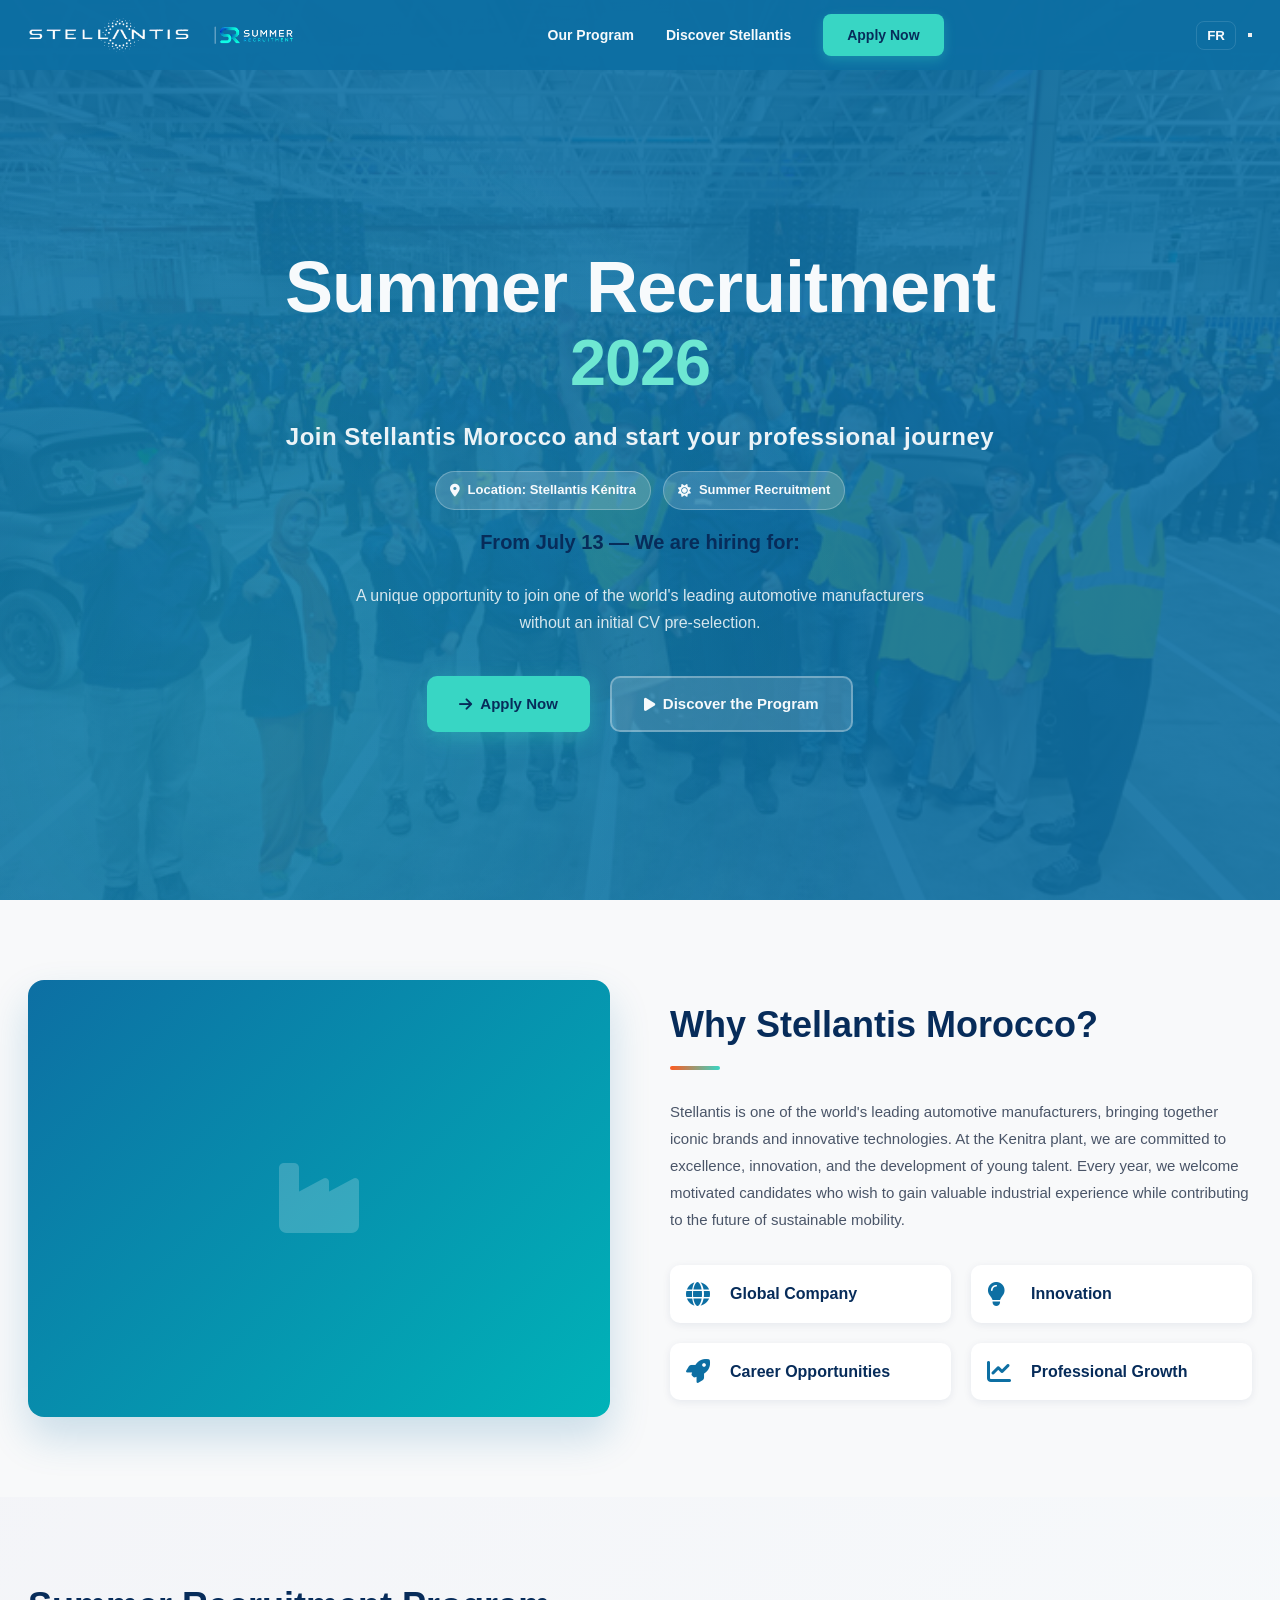
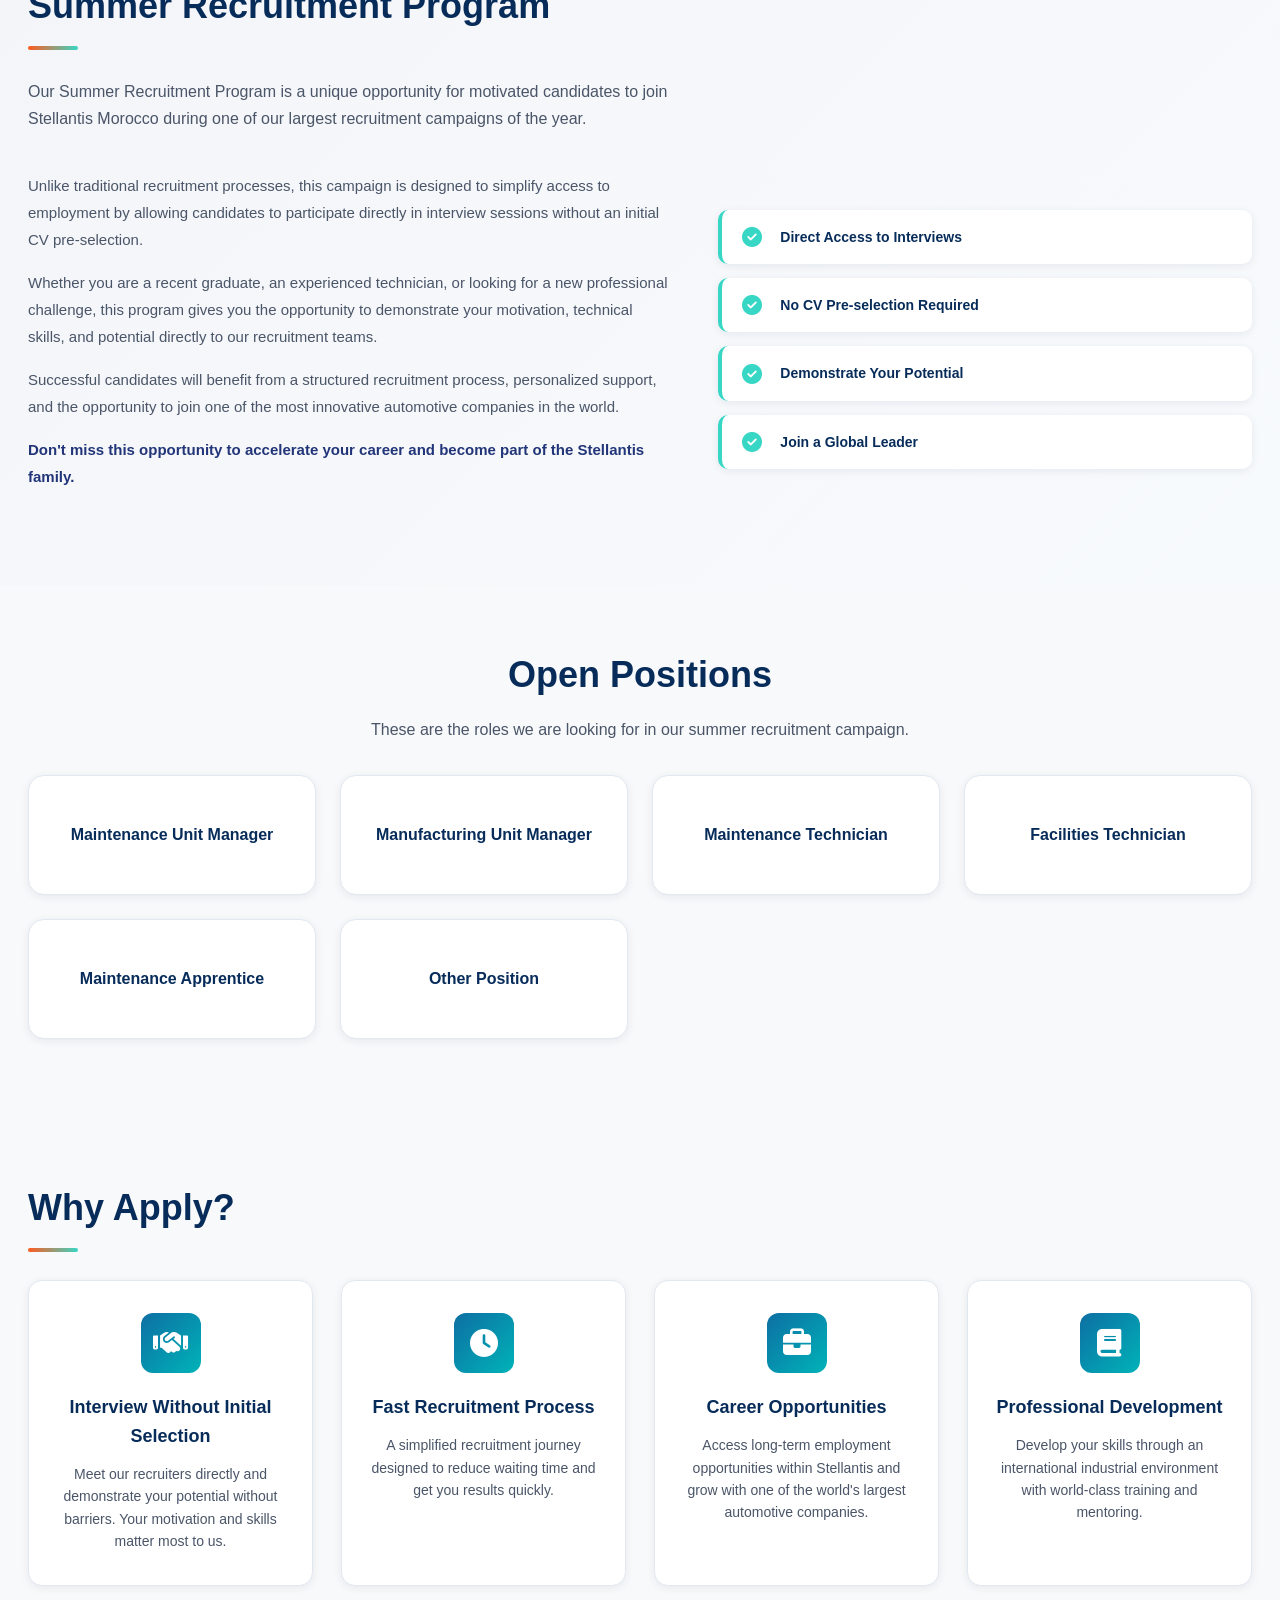
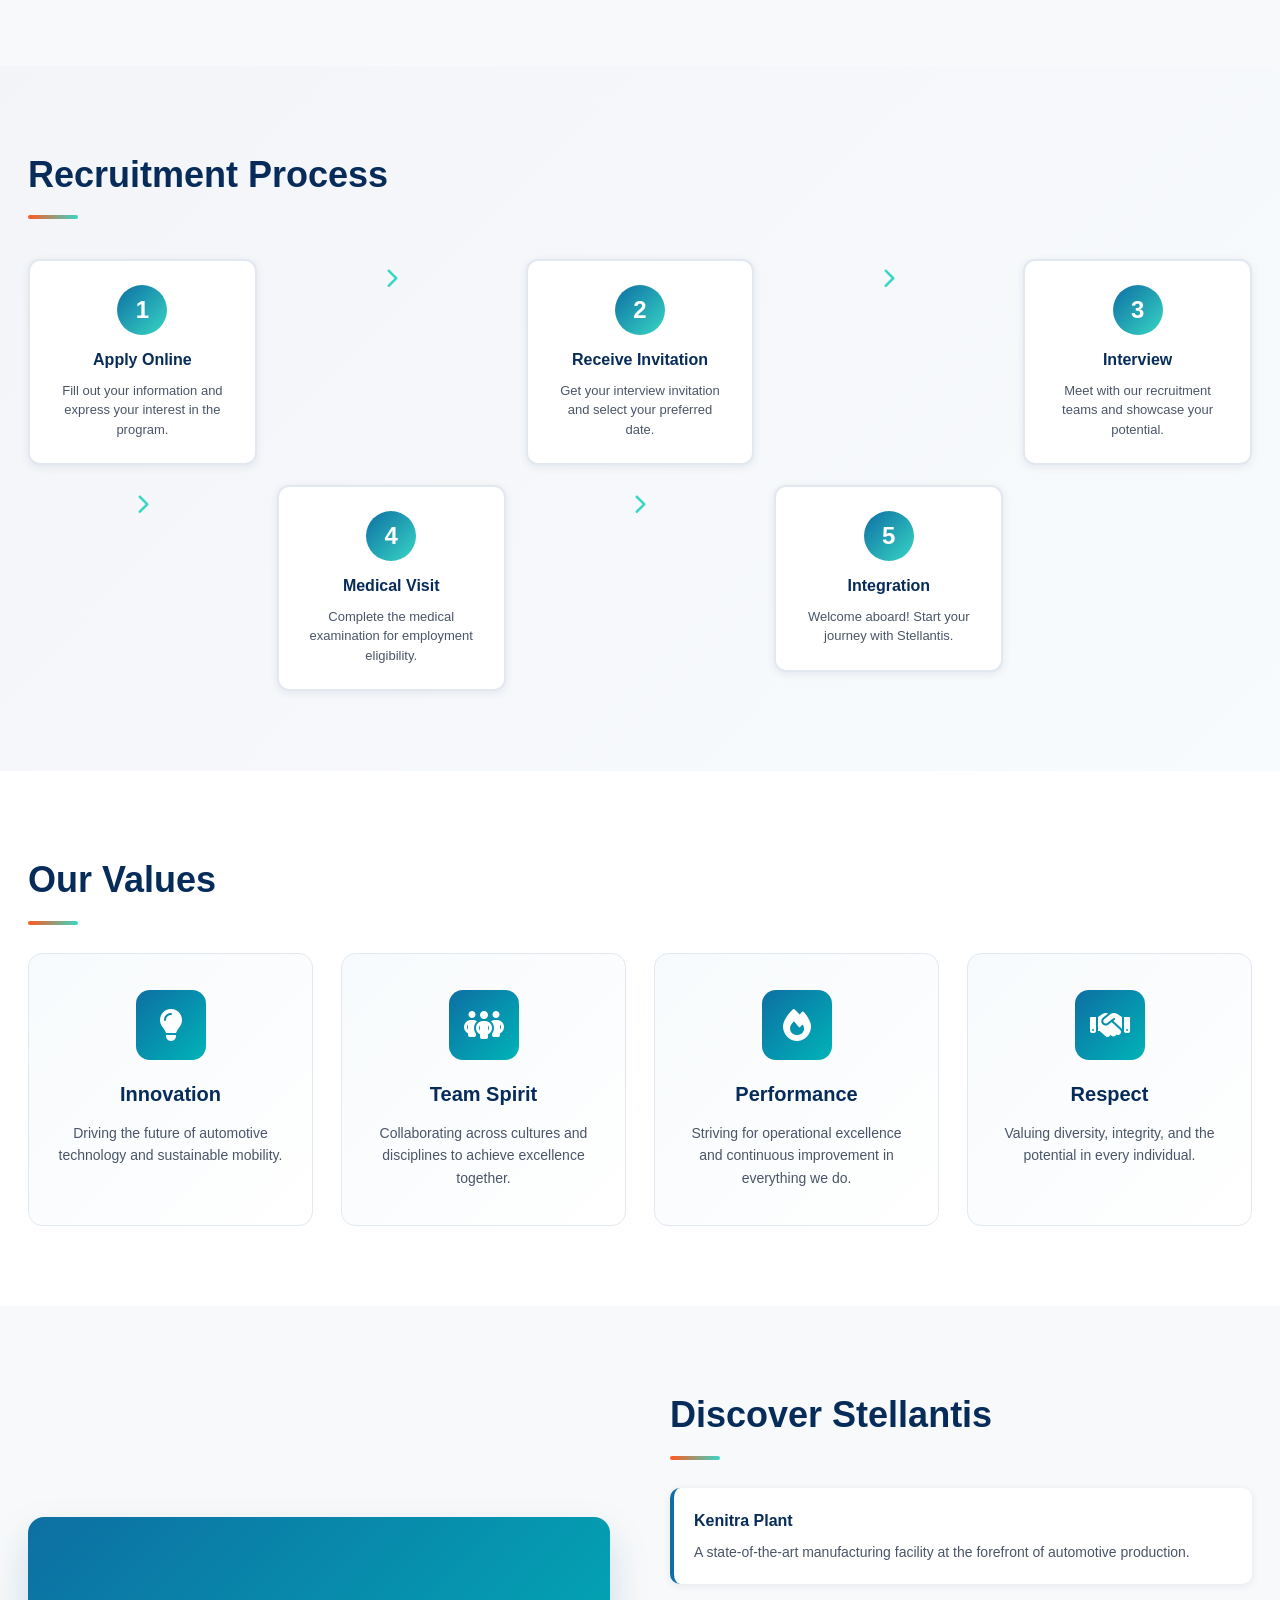
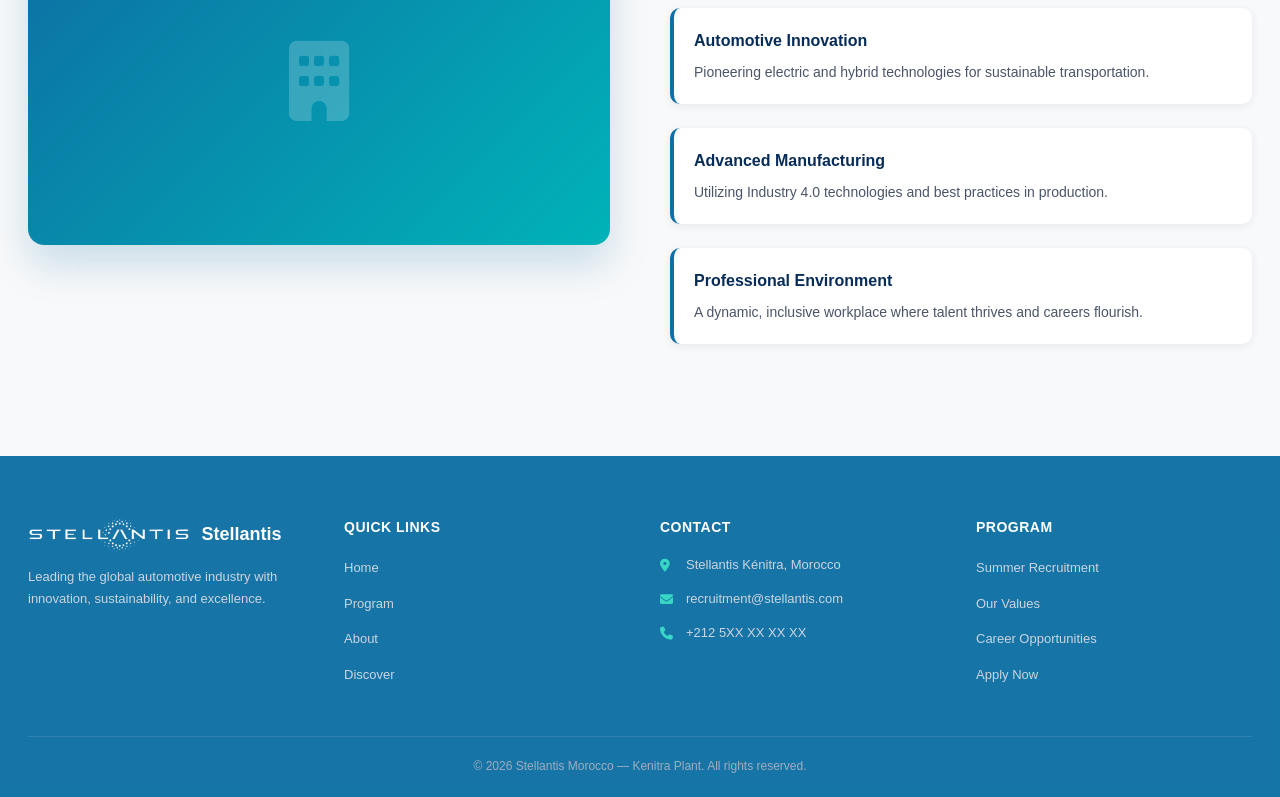
==== index.html @ 08c70893 "add date in the hero section" ====
<!DOCTYPE html>
<html lang="en">
<head>
    <meta charset="UTF-8">
    <meta name="viewport" content="width=device-width, initial-scale=1.0">
    <title id="pageTitle">Summer Recruitment 2026 — Stellantis Morocco</title>
    <link rel="stylesheet" href="https://cdnjs.cloudflare.com/ajax/libs/font-awesome/6.4.0/css/all.min.css">
    <link rel="stylesheet" href="style.css">
</head>
<body>
    <!-- Navbar -->
    <nav class="navbar" id="navbar">
        <div class="navbar-container">
            <a class="navbar-brand" href="#">
                <img src="assets/images/logoStell.png" alt="Stellantis logo" class="brand-image brand-image-stellantis">
                <img src="assets/images/home_logo.png" alt="Application logo" class="brand-image brand-image-app">
            </a>

            <div class="navbar-menu" id="navbarMenu" role="navigation" aria-label="Main Navigation">
                <a href="#program" class="nav-link" data-i18n="nav.program">Our Program</a>
                <a href="#stellantis" class="nav-link" data-i18n="nav.discover">Discover Stellantis</a>
                <a href="https://tally.so/r/xXBMe5" target="_blank" class="nav-link nav-button"><span data-i18n="nav.apply">Apply Now</span></a>
            </div>

            <div class="nav-actions">
                <button id="langToggle" class="lang-toggle" aria-label="Switch language">FR</button>
                <button class="hamburger" id="hamburger" aria-label="Toggle menu" aria-expanded="false">
                    <span></span>
                    <span></span>
                    <span></span>
                </button>
            </div>
        </div>
    </nav>

    <!-- Hero Section -->
    <section class="hero" id="hero">
        <div class="hero-overlay"></div>
        <div class="hero-content">
            <h1 class="hero-title" id="heroTitle">Summer Recruitment <span id="heroYear">2026</span></h1>
            <p class="hero-subtitle" data-i18n="hero.subtitle">Join Stellantis Morocco and start your professional journey</p>
            <div class="hero-meta">
                <span class="meta-pill"><i class="fas fa-map-marker-alt"></i> <span data-i18n="meta.location">Location: Stellantis Kénitra</span></span>
                <span class="meta-pill"><i class="fas fa-sun"></i> <span data-i18n="meta.recruitment">Summer Recruitment</span></span>
            </div>
            <p class="hero-announcement" id="announcement" data-i18n="announcement">From July 13 — We are hiring for:</p>
            <p class="hero-description" data-i18n="hero.description">A unique opportunity to join one of the world's leading automotive manufacturers without an initial CV pre-selection.</p>

                <div class="hero-buttons">
                <a href="https://tally.so/r/xXBMe5" target="_blank" class="btn btn-primary">
                    <i class="fas fa-arrow-right"></i> <span data-i18n="btn.apply">Apply Now</span>
                </a>
                <a href="#program" class="btn btn-secondary">
                    <i class="fas fa-play"></i> <span data-i18n="btn.discover">Discover the Program</span>
                </a>
            </div>
        </div>

        <!--<div class="scroll-indicator" id="scrollIndicator">
            <div class="mouse">
                <div class="wheel"></div>
            </div>
            <p>Scroll to explore</p>
        </div>-->
    </section>

    <!-- About Stellantis -->
    <section class="about-section" id="stellantis">
        <div class="container">
            <div class="about-grid">
                <div class="about-image">
                    <div class="image-placeholder">
                        <i class="fas fa-industry"></i>
                    </div>
                </div>

                <div class="about-content">
                    <h2 class="section-title" data-i18n="about.title">Why Stellantis Morocco?</h2>
                    <div class="title-bar"></div>
                    
                    <p class="about-text" data-i18n="about.text">
                        Stellantis is one of the world's leading automotive manufacturers, bringing together iconic brands and innovative technologies. At the Kenitra plant, we are committed to excellence, innovation, and the development of young talent. Every year, we welcome motivated candidates who wish to gain valuable industrial experience while contributing to the future of sustainable mobility.
                    </p>

                    <div class="about-highlights">
                        <div class="highlight-item">
                            <i class="fas fa-globe"></i>
                            <span data-i18n="about.highlight1">Global Company</span>
                        </div>
                        <div class="highlight-item">
                            <i class="fas fa-lightbulb"></i>
                            <span data-i18n="about.highlight2">Innovation</span>
                        </div>
                        <div class="highlight-item">
                            <i class="fas fa-rocket"></i>
                            <span data-i18n="about.highlight3">Career Opportunities</span>
                        </div>
                        <div class="highlight-item">
                            <i class="fas fa-chart-line"></i>
                            <span data-i18n="about.highlight4">Professional Growth</span>
                        </div>
                    </div>
                </div>
            </div>
        </div>
    </section>

    <!-- Summer Recruitment Program -->
    <section class="program-section" id="program">
        <div class="container">
            <h2 class="section-title" data-i18n="program.title">Summer Recruitment Program</h2>
            <div class="title-bar"></div>

            <p class="section-description" data-i18n="program.description">
                Our Summer Recruitment Program is a unique opportunity for motivated candidates to join Stellantis Morocco during one of our largest recruitment campaigns of the year.
            </p>

            <div class="program-content">
                <div class="program-text">
                    <p>
                        Unlike traditional recruitment processes, this campaign is designed to simplify access to employment by allowing candidates to participate directly in interview sessions without an initial CV pre-selection.
                    </p>
                    <p>
                        Whether you are a recent graduate, an experienced technician, or looking for a new professional challenge, this program gives you the opportunity to demonstrate your motivation, technical skills, and potential directly to our recruitment teams.
                    </p>
                    <p>
                        Successful candidates will benefit from a structured recruitment process, personalized support, and the opportunity to join one of the most innovative automotive companies in the world.
                    </p>
                    <p style="font-weight: 600; color: #223579;">
                        Don't miss this opportunity to accelerate your career and become part of the Stellantis family.
                    </p>
                </div>

                <div class="program-features">
                    <div class="feature-item">
                        <i class="fas fa-check-circle"></i>
                        <span data-i18n="program.feature1">Direct Access to Interviews</span>
                    </div>
                    <div class="feature-item">
                        <i class="fas fa-check-circle"></i>
                        <span data-i18n="program.feature2">No CV Pre-selection Required</span>
                    </div>
                    <div class="feature-item">
                        <i class="fas fa-check-circle"></i>
                        <span data-i18n="program.feature3">Demonstrate Your Potential</span>
                    </div>
                    <div class="feature-item">
                        <i class="fas fa-check-circle"></i>
                        <span data-i18n="program.feature4">Join a Global Leader</span>
                    </div>
                </div>
            </div>
        </div>
    </section>

    <!-- Positions Section -->
    <section class="positions-section" id="positions-section">
        <div class="container">
            <div class="positions-inner">
                <h2 class="section-title" data-i18n="positions.title">Open Positions</h2>
                <p class="section-description positions-description" data-i18n="positions.description">These are the roles we are looking for in our summer recruitment campaign.</p>
                <ul class="positions" id="positions">
                    <li>Maintenance Unit Manager</li>
                    <li>Manufacturing Unit Manager</li>
                    <li>Maintenance Technician</li>
                    <li>Facilities Technician</li>
                    <li>Maintenance Apprentice</li>
                </ul>
            </div>
        </div>
    </section>

    <!-- Why Apply -->
    <section class="why-apply-section">
        <div class="container">
            <h2 class="section-title" data-i18n="why.title">Why Apply?</h2>
            <div class="title-bar"></div>

            <div class="cards-grid">
                <div class="benefit-card fade-up">
                    <div class="card-icon">
                        <i class="fas fa-handshake"></i>
                    </div>
                    <h3 data-i18n="why.card1.title">Interview Without Initial Selection</h3>
                    <p data-i18n="why.card1.text">Meet our recruiters directly and demonstrate your potential without barriers. Your motivation and skills matter most to us.</p>
                </div>

                <div class="benefit-card fade-up">
                    <div class="card-icon">
                        <i class="fas fa-clock"></i>
                    </div>
                    <h3 data-i18n="why.card2.title">Fast Recruitment Process</h3>
                    <p data-i18n="why.card2.text">A simplified recruitment journey designed to reduce waiting time and get you results quickly.</p>
                </div>

                <div class="benefit-card fade-up">
                    <div class="card-icon">
                        <i class="fas fa-briefcase"></i>
                    </div>
                    <h3 data-i18n="why.card3.title">Career Opportunities</h3>
                    <p data-i18n="why.card3.text">Access long-term employment opportunities within Stellantis and grow with one of the world's largest automotive companies.</p>
                </div>

                <div class="benefit-card fade-up">
                    <div class="card-icon">
                        <i class="fas fa-book"></i>
                    </div>
                    <h3 data-i18n="why.card4.title">Professional Development</h3>
                    <p data-i18n="why.card4.text">Develop your skills through an international industrial environment with world-class training and mentoring.</p>
                </div>
            </div>
        </div>
    </section>

    <!-- Recruitment Process -->
    <section class="process-section">
        <div class="container">
            <h2 class="section-title">Recruitment Process</h2>
            <div class="title-bar"></div>

            <div class="timeline">
                <div class="timeline-item fade-up">
                    <div class="timeline-number">1</div>
                    <div class="timeline-title" data-i18n="timeline.step1.title">Apply Online</div>
                    <p data-i18n="timeline.step1.text">Fill out your information and express your interest in the program.</p>
                </div>

                <div class="timeline-arrow">
                    <i class="fas fa-chevron-right"></i>
                </div>

                <div class="timeline-item fade-up">
                    <div class="timeline-number">2</div>
                    <div class="timeline-title" data-i18n="timeline.step2.title">Receive Invitation</div>
                    <p data-i18n="timeline.step2.text">Get your interview invitation and select your preferred date.</p>
                </div>

                <div class="timeline-arrow">
                    <i class="fas fa-chevron-right"></i>
                </div>

                <div class="timeline-item fade-up">
                    <div class="timeline-number">3</div>
                    <div class="timeline-title" data-i18n="timeline.step3.title">Interview</div>
                    <p data-i18n="timeline.step3.text">Meet with our recruitment teams and showcase your potential.</p>
                </div>

                <div class="timeline-arrow">
                    <i class="fas fa-chevron-right"></i>
                </div>

                <div class="timeline-item fade-up">
                    <div class="timeline-number">4</div>
                    <div class="timeline-title" data-i18n="timeline.step4.title">Medical Visit</div>
                    <p data-i18n="timeline.step4.text">Complete the medical examination for employment eligibility.</p>
                </div>

                <div class="timeline-arrow">
                    <i class="fas fa-chevron-right"></i>
                </div>

                <div class="timeline-item fade-up">
                    <div class="timeline-number">5</div>
                    <div class="timeline-title" data-i18n="timeline.step5.title">Integration</div>
                    <p data-i18n="timeline.step5.text">Welcome aboard! Start your journey with Stellantis.</p>
                </div>
            </div>
        </div>
    </section>

    <!-- Our Values -->
    <section class="values-section">
        <div class="container">
            <h2 class="section-title" data-i18n="values.title">Our Values</h2>
            <div class="title-bar"></div>

            <div class="values-grid">
                <div class="value-card fade-up">
                    <div class="value-icon">
                        <i class="fas fa-lightbulb"></i>
                    </div>
                    <h3 data-i18n="values.card1.title">Innovation</h3>
                    <p data-i18n="values.card1.text">Driving the future of automotive technology and sustainable mobility.</p>
                </div>

                <div class="value-card fade-up">
                    <div class="value-icon">
                        <i class="fas fa-people-group"></i>
                    </div>
                    <h3 data-i18n="values.card2.title">Team Spirit</h3>
                    <p data-i18n="values.card2.text">Collaborating across cultures and disciplines to achieve excellence together.</p>
                </div>

                <div class="value-card fade-up">
                    <div class="value-icon">
                        <i class="fas fa-fire"></i>
                    </div>
                    <h3 data-i18n="values.card3.title">Performance</h3>
                    <p data-i18n="values.card3.text">Striving for operational excellence and continuous improvement in everything we do.</p>
                </div>

                <div class="value-card fade-up">
                    <div class="value-icon">
                        <i class="fas fa-handshake"></i>
                    </div>
                    <h3 data-i18n="values.card4.title">Respect</h3>
                    <p data-i18n="values.card4.text">Valuing diversity, integrity, and the potential in every individual.</p>
                </div>
            </div>
        </div>
    </section>

    <!-- Discover Stellantis -->
    <section class="discover-section" id="discover">
        <div class="container">
            <div class="discover-grid">
                <div class="discover-image">
                    <div class="image-placeholder large">
                        <i class="fas fa-building"></i>
                    </div>
                </div>

                <div class="discover-content">
                    <h2 class="section-title" data-i18n="discover.title">Discover Stellantis</h2>
                    <div class="title-bar"></div>

                    <div class="discover-items">
                        <div class="discover-item">
                            <h4 data-i18n="discover.item1.title"><i class="fas fa-location-dot"></i> Kenitra Plant</h4>
                            <p data-i18n="discover.item1.text">A state-of-the-art manufacturing facility at the forefront of automotive production.</p>
                        </div>

                        <div class="discover-item">
                            <h4 data-i18n="discover.item2.title"><i class="fas fa-microchip"></i> Automotive Innovation</h4>
                            <p data-i18n="discover.item2.text">Pioneering electric and hybrid technologies for sustainable transportation.</p>
                        </div>

                        <div class="discover-item">
                            <h4 data-i18n="discover.item3.title"><i class="fas fa-cog"></i> Advanced Manufacturing</h4>
                            <p data-i18n="discover.item3.text">Utilizing Industry 4.0 technologies and best practices in production.</p>
                        </div>

                        <div class="discover-item">
                            <h4 data-i18n="discover.item4.title"><i class="fas fa-users"></i> Professional Environment</h4>
                            <p data-i18n="discover.item4.text">A dynamic, inclusive workplace where talent thrives and careers flourish.</p>
                        </div>
                    </div>

                   
                </div>
            </div>
        </div>
    </section>


    <!-- Footer -->
    <footer class="footer">
        <div class="container">
            <div class="footer-grid">
                <div class="footer-col">
                    <div class="footer-logo">
                        <img src="assets/images/logoStell.png" alt="Stellantis logo" class="brand-image">
                        <span>Stellantis</span>
                    </div>
                    <p data-i18n="footer.about">Leading the global automotive industry with innovation, sustainability, and excellence.</p>
                    <!--<div class="social-icons">
                        <a href="#"><i class="fab fa-facebook"></i></a>
                        <a href="#"><i class="fab fa-twitter"></i></a>
                        <a href="#"><i class="fab fa-linkedin"></i></a>
                        <a href="#"><i class="fab fa-instagram"></i></a>
                    </div>-->
                </div>

                <div class="footer-col">
                    <h4 data-i18n="footer.links">Quick Links</h4>
                    <ul>
                        <li><a href="#hero" data-i18n="footer.link.home">Home</a></li>
                        <li><a href="#program" data-i18n="footer.link.program">Program</a></li>
                        <li><a href="#stellantis" data-i18n="footer.link.about">About</a></li>
                        <li><a href="#discover" data-i18n="footer.link.discover">Discover</a></li>
                    </ul>
                </div>

                <div class="footer-col">
                    <h4 data-i18n="footer.contact">Contact</h4>
                    <div class="contact-info">
                        <p><i class="fas fa-map-marker-alt"></i> <span data-i18n="footer.contact.address">Stellantis Kénitra, Morocco</span></p>
                        <p><i class="fas fa-envelope"></i> <span data-i18n="footer.contact.email">recruitment@stellantis.com</span></p>
                        <p><i class="fas fa-phone"></i> <span data-i18n="footer.contact.phone">+212 5XX XX XX XX</span></p>
                    </div>
                </div>

                <div class="footer-col">
                    <h4 data-i18n="footer.program">Program</h4>
                    <ul>
                        <li><a href="#">Summer Recruitment</a></li>
                        <li><a href="#">Our Values</a></li>
                        <li><a href="#">Career Opportunities</a></li>
                        <li><a href="#">Apply Now</a></li>
                    </ul>
                </div>
            </div>

            <div class="footer-bottom">
                <p data-i18n="footer.copyright">&copy; 2026 Stellantis Morocco — Kenitra Plant. All rights reserved.</p>
            </div>
        </div>
    </footer>

    <script src="script.js"></script>
</body>
</html>
---- style.css ----
:root {
    --primary-dark: #223579;
    --primary-blue: #0D6FA3;
    --primary-teal: #00B3B8;
    --teal-light: #38D6C4;
    --teal-lighter: #6EE7D2;
    --dark-navy: #0B3F91;
    --accent-orange: #FF5A1F;
    --light-bg: #F7FAFC;
    --light-gray: #f8f9fa;
    --border-gray: #e2e8f0;
    --text-dark: #072C5A;
    --text-gray: #4a5568;
    --text-light: #8b95a1;
    --shadow-sm: 0 2px 8px rgba(7, 44, 90, 0.08);
    --shadow-md: 0 4px 16px rgba(7, 44, 90, 0.12);
    --shadow-lg: 0 8px 24px rgba(7, 44, 90, 0.15);
}

* {
    margin: 0;
    padding: 0;
    box-sizing: border-box;
}

html {
    scroll-behavior: smooth;
}

body {
    font-family: -apple-system, BlinkMacSystemFont, 'Segoe UI', Roboto, 'Helvetica Neue', Arial, sans-serif;
    color: var(--text-dark);
    line-height: 1.6;
    overflow-x: hidden;
}

.container {
    max-width: 1280px;
    margin: 0 auto;
    padding: 0 28px;
}

/* ============================================
   NAVBAR
   ============================================ */

.navbar {
    position: fixed;
    top: 0;
    left: 0;
    right: 0;
    height: 70px;
    background: rgba(13, 111, 163, 0.96);
    z-index: 1000;
    transition: all 0.4s ease;
    backdrop-filter: blur(0px);
}

.navbar.scrolled {
    background: rgba(13, 111, 163, 0.96);
    backdrop-filter: blur(0px);
    box-shadow: none;
}

.navbar-container {
    max-width: 1400px;
    margin: 0 auto;
    padding: 0 28px;
    height: 100%;
    display: flex;
    align-items: center;
    justify-content: space-between;
}

.nav-actions {
    display: flex;
    align-items: center;
    gap: 12px;
}

.navbar-brand {
    display: flex;
    align-items: center;
    gap: 12px;
    font-size: 18px;
    font-weight: 700;
    text-decoration: none;
    color: var(--light-bg);
    transition: color 0.3s ease;
}

.brand-image {
    display: block;
    max-height: 38px;
    width: auto;
    object-fit: contain;
}

.brand-image-app {
    max-height: 44px;
}

.navbar.scrolled .navbar-brand {
    color: var(--light-bg);
}

.navbar.scrolled .nav-link {
    color: var(--light-bg);
}

.navbar.scrolled .hamburger span {
    background: var(--light-bg);
}

.logo-icon {
    width: 32px;
    height: 32px;
    color: inherit;
}

.brand-text {
    letter-spacing: 0.5px;
}

.navbar-menu {
    display: flex;
    align-items: center;
    gap: 32px;
    list-style: none;
}

.navbar,
.navbar *,
.navbar-menu,
.navbar-menu *,
.navbar-menu a,
.navbar-menu span,
.navbar li,
.navbar-menu li {
    list-style: none !important;
}

.navbar::before,
.navbar::after,
.navbar-menu::before,
.navbar-menu::after,
.nav-link::before,
.nav-link::after,
.navbar li::marker,
.navbar-menu li::marker {
    content: none !important;
}

.nav-link {
    color: var(--light-bg);
    text-decoration: none;
    font-size: 14px;
    font-weight: 600;
    transition: color 0.3s ease, transform 0.2s ease;
    position: relative;
}

.navbar.scrolled .nav-link {
    color: var(--light-bg);
}

.nav-link:hover {
    color: var(--teal-light);
    transform: translateY(-2px);
}

.nav-button {
    padding: 10px 24px;
    border-radius: 8px;
    background: var(--teal-light);
    color: var(--text-dark) !important;
    font-weight: 700;
    border: none;
    cursor: pointer;
    transition: all 0.3s ease;
    box-shadow: 0 4px 12px rgba(56, 214, 196, 0.3);
}

.nav-button:hover {
    background: var(--teal-lighter);
    box-shadow: 0 6px 16px rgba(56, 214, 196, 0.4);
    transform: translateY(-3px);
}

/* Language toggle */
.lang-toggle {
    background: transparent;
    color: var(--light-bg);
    border: 1px solid rgba(255,255,255,0.12);
    padding: 6px 10px;
    border-radius: 8px;
    font-weight: 700;
    cursor: pointer;
    margin-left: 12px;
}

/* Positions section */
.positions-section {
    padding: 60px 0;
    background: var(--light-gray);
}

.positions-inner {
    display: flex;
    flex-direction: column;
    align-items: center;
    text-align: center;
}

.hero .hero-announcement,
.positions-section .hero-announcement {
    margin: 0 auto 24px;
    color: var(--text-dark);
    font-size: 20px;
    font-weight: 800;
    text-align: center;
    width: 100%;
    max-width: 720px;
}

.positions-section .section-title {
    margin-bottom: 12px;
}

.positions-section .positions-description {
    margin-bottom: 30px;
    max-width: 720px;
    color: var(--text-gray);
    font-size: 16px;
    line-height: 1.8;
}

.positions-section .positions {
    list-style: none;
    display: grid;
    grid-template-columns: repeat(auto-fit, minmax(240px, 1fr));
    gap: 24px;
    margin: 0;
    padding: 0;
    width: 100%;
}

.positions-section .positions li {
    background: white;
    padding: 28px 20px;
    border-radius: 16px;
    color: var(--text-dark);
    font-weight: 700;
    border: 1px solid var(--border-gray);
    box-shadow: var(--shadow-sm);
    transition: all 0.3s ease;
    min-height: 120px;
    display: flex;
    align-items: center;
    justify-content: center;
    text-align: center;
}

.positions-section .positions li:hover {
    transform: translateY(-8px);
    box-shadow: var(--shadow-lg);
    border-color: var(--teal-light);
}

}

.hamburger {
    display: none;
    flex-direction: column;
    cursor: pointer;
    background: transparent;
    border: none;
    gap: 5px;
}

.hamburger span {
    width: 25px;
    height: 3px;
    background: var(--light-bg);
    border-radius: 2px;
    transition: all 0.3s ease;
}

.navbar.scrolled .hamburger span {
    background: var(--text-dark);
}

.hamburger.active span:nth-child(1) {
    transform: rotate(45deg) translate(10px, 10px);
}

.hamburger.active span:nth-child(2) {
    opacity: 0;
}

.hamburger.active span:nth-child(3) {
    transform: rotate(-45deg) translate(7px, -7px);
}

/* ============================================
   HERO SECTION
   ============================================ */

.hero {
    position: relative;
    min-height: 100vh;
    display: flex;
    align-items: center;
    justify-content: center;
    padding: 80px 28px 0;
    background: rgba(13, 111, 163, 0.96);
    background-image: linear-gradient(rgba(13, 111, 163, 0.90), rgba(13, 111, 163, 0.90)), url('assets/images/background.jpg');
    background-position: center;
    background-size: cover;
    background-repeat: no-repeat;
    overflow: hidden;
}

.hero::before {
    content: '';
    position: absolute;
    inset: 0;
    background: transparent;
    z-index: 1;
}

.hero-overlay {
    position: absolute;
    inset: 0;
    background: radial-gradient(circle at 20% 80%, rgba(56, 214, 196, 0.15) 0%, transparent 50%);
    z-index: 2;
}

.hero-content {
    position: relative;
    z-index: 3;
    text-align: center;
    max-width: 800px;
    animation: fadeInUp 1s ease 0.3s both;
}

.hero-title {
    font-size: clamp(48px, 8vw, 72px);
    font-weight: 800;
    color: var(--light-bg);
    line-height: 1.1;
    margin-bottom: 20px;
    letter-spacing: -1px;
}

.hero-title span {
    color: var(--teal-lighter);
    display: block;
    font-size: 0.9em;
}

.hero-subtitle {
    font-size: 24px;
    color: rgba(247, 250, 252, 0.95);
    font-weight: 600;
    margin-bottom: 14px;
    letter-spacing: 0.5px;
}

.hero-meta {
    display: flex;
    justify-content: center;
    flex-wrap: wrap;
    gap: 12px;
    margin-bottom: 16px;
}

.meta-pill {
    display: inline-flex;
    align-items: center;
    gap: 8px;
    padding: 8px 14px;
    border-radius: 999px;
    background: rgba(255, 255, 255, 0.16);
    border: 1px solid rgba(255, 255, 255, 0.25);
    color: var(--light-bg);
    font-size: 13px;
    font-weight: 700;
    backdrop-filter: blur(8px);
}

.hero-description {
    font-size: 16px;
    color: rgba(247, 250, 252, 0.85);
    max-width: 600px;
    margin: 0 auto 40px;
    line-height: 1.7;
}

.hero-buttons {
    display: flex;
    gap: 20px;
    justify-content: center;
    flex-wrap: wrap;
    animation: fadeInUp 1s ease 0.6s both;
}

.btn {
    display: inline-flex;
    align-items: center;
    gap: 8px;
    padding: 14px 32px;
    border-radius: 10px;
    font-size: 15px;
    font-weight: 700;
    text-decoration: none;
    border: none;
    cursor: pointer;
    transition: all 0.3s ease;
    position: relative;
    overflow: hidden;
}

.btn::before {
    content: '';
    position: absolute;
    top: 50%;
    left: 50%;
    width: 0;
    height: 0;
    border-radius: 50%;
    background: rgba(255, 255, 255, 0.3);
    transform: translate(-50%, -50%);
    transition: width 0.6s, height 0.6s;
    z-index: 0;
}

.btn:hover::before {
    width: 300px;
    height: 300px;
}

.btn > * {
    position: relative;
    z-index: 1;
}

.btn-primary {
    background: var(--teal-light);
    color: var(--text-dark);
    box-shadow: 0 6px 20px rgba(56, 214, 196, 0.35);
}

.btn-primary:hover {
    background: var(--teal-lighter);
    box-shadow: 0 10px 30px rgba(56, 214, 196, 0.45);
    transform: translateY(-4px);
}

.btn-secondary {
    background: rgba(255, 255, 255, 0.15);
    color: var(--light-bg);
    border: 2px solid rgba(255, 255, 255, 0.3);
    backdrop-filter: blur(10px);
}

.btn-secondary:hover {
    background: rgba(255, 255, 255, 0.25);
    border-color: var(--teal-lighter);
    box-shadow: 0 8px 24px rgba(110, 231, 210, 0.2);
    transform: translateY(-4px);
}

.btn-light {
    background: var(--light-bg);
    color: var(--text-dark);
    box-shadow: 0 6px 20px rgba(0, 0, 0, 0.15);
}

.btn-light:hover {
    background: #ffffff;
    box-shadow: 0 10px 30px rgba(0, 0, 0, 0.2);
    transform: translateY(-4px);
}

.btn-large {
    padding: 18px 48px;
    font-size: 16px;
}

/* Scroll Indicator */

.scroll-indicator {
    position: absolute;
    bottom: 40px;
    left: 50%;
    transform: translateX(-50%);
    text-align: center;
    z-index: 3;
    animation: bounce 2s infinite;
}

.mouse {
    width: 30px;
    height: 50px;
    border: 2px solid rgba(247, 250, 252, 0.5);
    border-radius: 15px;
    display: flex;
    justify-content: center;
    padding: 8px 0;
    margin: 0 auto 12px;
}

.wheel {
    width: 4px;
    height: 8px;
    background: rgba(247, 250, 252, 0.5);
    border-radius: 2px;
    animation: wheel-scroll 1.5s infinite;
}

.scroll-indicator p {
    color: rgba(247, 250, 252, 0.7);
    font-size: 12px;
    font-weight: 600;
    letter-spacing: 1px;
}

/* ============================================
   SECTIONS
   ============================================ */

section {
    padding: 80px 0;
}

.section-title {
    font-size: 36px;
    font-weight: 800;
    color: var(--text-dark);
    margin-bottom: 12px;
}

.title-bar {
    width: 50px;
    height: 4px;
    background: linear-gradient(90deg, var(--accent-orange) 0%, var(--teal-light) 100%);
    border-radius: 2px;
    margin-bottom: 28px;
}

.section-description {
    font-size: 16px;
    color: var(--text-gray);
    max-width: 700px;
    margin-bottom: 40px;
    line-height: 1.7;
}

/* ============================================
   ABOUT SECTION
   ============================================ */

.about-section {
    background: var(--light-gray);
}

.about-grid {
    display: grid;
    grid-template-columns: 1fr 1fr;
    gap: 60px;
    align-items: center;
}

.about-image {
    animation: fadeIn 1s ease;
}

.image-placeholder {
    width: 100%;
    aspect-ratio: 4/3;
    background: linear-gradient(135deg, var(--primary-blue) 0%, var(--primary-teal) 100%);
    border-radius: 16px;
    display: flex;
    align-items: center;
    justify-content: center;
    font-size: 80px;
    color: rgba(255, 255, 255, 0.2);
    box-shadow: 0 20px 40px rgba(13, 111, 163, 0.2);
    transition: transform 0.4s ease, box-shadow 0.4s ease;
}

.image-placeholder:hover {
    transform: translateY(-8px) scale(1.02);
    box-shadow: 0 30px 60px rgba(13, 111, 163, 0.3);
}

.image-placeholder.large {
    aspect-ratio: 16/9;
}

.about-content {
    animation: fadeInUp 1s ease;
}

.about-text {
    font-size: 15px;
    color: var(--text-gray);
    line-height: 1.8;
    margin-bottom: 28px;
}

.about-highlights {
    display: grid;
    grid-template-columns: 1fr 1fr;
    gap: 20px;
    margin-top: 32px;
}

.highlight-item {
    display: flex;
    align-items: center;
    gap: 12px;
    padding: 16px;
    background: white;
    border-radius: 10px;
    box-shadow: var(--shadow-sm);
    transition: all 0.3s ease;
}

.highlight-item:hover {
    transform: translateY(-4px);
    box-shadow: var(--shadow-md);
}

.highlight-item i {
    font-size: 24px;
    color: var(--primary-blue);
    min-width: 32px;
}

.highlight-item span {
    font-weight: 600;
    color: var(--text-dark);
}

/* ============================================
   PROGRAM SECTION
   ============================================ */

.program-section {
    background: linear-gradient(135deg, rgba(34, 53, 121, 0.05) 0%, rgba(13, 111, 163, 0.03) 100%);
}

.program-content {
    display: grid;
    grid-template-columns: 1.2fr 1fr;
    gap: 50px;
    align-items: center;
}

.program-text {
    animation: fadeInUp 1s ease;
}

.program-text p {
    font-size: 15px;
    color: var(--text-gray);
    line-height: 1.8;
    margin-bottom: 16px;
}

.program-features {
    display: flex;
    flex-direction: column;
    gap: 14px;
    animation: fadeInUp 1s ease 0.2s both;
}

.feature-item {
    display: flex;
    align-items: center;
    gap: 14px;
    padding: 16px 20px;
    background: white;
    border-radius: 10px;
    border-left: 4px solid var(--teal-light);
    box-shadow: var(--shadow-sm);
    transition: all 0.3s ease;
}

.feature-item:hover {
    transform: translateX(8px);
    box-shadow: var(--shadow-md);
}

.feature-item i {
    font-size: 20px;
    color: var(--teal-light);
    min-width: 24px;
}

.feature-item span {
    font-weight: 600;
    color: var(--text-dark);
    font-size: 14px;
}

/* ============================================
   WHY APPLY SECTION
   ============================================ */

.why-apply-section {
    background: var(--light-gray);
}

.cards-grid {
    display: grid;
    grid-template-columns: repeat(auto-fit, minmax(280px, 1fr));
    gap: 28px;
}

.benefit-card {
    background: white;
    border-radius: 14px;
    padding: 32px 24px;
    box-shadow: var(--shadow-sm);
    border: 1px solid var(--border-gray);
    transition: all 0.4s cubic-bezier(0.34, 1.56, 0.64, 1);
    text-align: center;
}

.benefit-card:hover {
    transform: translateY(-12px);
    box-shadow: var(--shadow-lg);
    border-color: var(--teal-light);
}

.card-icon {
    width: 60px;
    height: 60px;
    background: linear-gradient(135deg, var(--primary-blue) 0%, var(--primary-teal) 100%);
    border-radius: 12px;
    display: flex;
    align-items: center;
    justify-content: center;
    font-size: 28px;
    color: white;
    margin: 0 auto 20px;
    transition: transform 0.3s ease;
}

.benefit-card:hover .card-icon {
    transform: scale(1.1) rotate(5deg);
}

.benefit-card h3 {
    font-size: 18px;
    font-weight: 700;
    color: var(--text-dark);
    margin-bottom: 12px;
}

.benefit-card p {
    font-size: 14px;
    color: var(--text-gray);
    line-height: 1.6;
}

/* ============================================
   PROCESS SECTION
   ============================================ */

.process-section {
    background: linear-gradient(135deg, rgba(34, 53, 121, 0.05) 0%, rgba(13, 111, 163, 0.03) 100%);
}

.timeline {
    display: grid;
    grid-template-columns: repeat(auto-fit, minmax(200px, 1fr));
    gap: 20px;
    align-items: start;
    margin-top: 40px;
}

.timeline-arrow {
    display: none;
    align-items: center;
    justify-content: center;
    color: var(--teal-light);
    font-size: 20px;
}

@media (min-width: 1024px) {
    .timeline {
        grid-template-columns: repeat(5, 1fr);
    }

    .timeline-arrow {
        display: flex;
        height: 40px;
    }
}

.timeline-item {
    background: white;
    border-radius: 12px;
    padding: 24px;
    box-shadow: var(--shadow-sm);
    border: 2px solid var(--border-gray);
    position: relative;
    transition: all 0.3s ease;
    text-align: center;
}

.timeline-item:hover {
    border-color: var(--teal-light);
    box-shadow: var(--shadow-md);
    transform: translateY(-6px);
}

.timeline-number {
    width: 50px;
    height: 50px;
    background: linear-gradient(135deg, var(--primary-blue) 0%, var(--teal-light) 100%);
    color: white;
    border-radius: 50%;
    display: flex;
    align-items: center;
    justify-content: center;
    font-size: 24px;
    font-weight: 800;
    margin: 0 auto 12px;
}

.timeline-title {
    font-size: 16px;
    font-weight: 700;
    color: var(--text-dark);
    margin-bottom: 8px;
}

.timeline-item p {
    font-size: 13px;
    color: var(--text-gray);
    line-height: 1.5;
}

/* ============================================
   VALUES SECTION
   ============================================ */

.values-section {
    background: white;
}

.values-grid {
    display: grid;
    grid-template-columns: repeat(auto-fit, minmax(240px, 1fr));
    gap: 28px;
}

.value-card {
    background: linear-gradient(135deg, var(--light-bg) 0%, white 100%);
    border-radius: 14px;
    padding: 36px 28px;
    border: 1px solid var(--border-gray);
    text-align: center;
    transition: all 0.4s ease;
}

.value-card:hover {
    transform: translateY(-10px);
    box-shadow: var(--shadow-lg);
    border-color: var(--teal-light);
}

.value-icon {
    width: 70px;
    height: 70px;
    background: linear-gradient(135deg, var(--primary-blue) 0%, var(--primary-teal) 100%);
    border-radius: 14px;
    display: flex;
    align-items: center;
    justify-content: center;
    font-size: 32px;
    color: white;
    margin: 0 auto 18px;
    transition: all 0.3s ease;
}

.value-card:hover .value-icon {
    transform: scale(1.15) rotateY(10deg);
}

.value-card h3 {
    font-size: 20px;
    font-weight: 700;
    color: var(--text-dark);
    margin-bottom: 12px;
}

.value-card p {
    font-size: 14px;
    color: var(--text-gray);
    line-height: 1.6;
}

/* ============================================
   DISCOVER SECTION
   ============================================ */

.discover-section {
    background: var(--light-gray);
}

.discover-grid {
    display: grid;
    grid-template-columns: 1fr 1fr;
    gap: 60px;
    align-items: center;
}

.discover-content {
    animation: fadeInUp 1s ease;
}

.discover-items {
    display: flex;
    flex-direction: column;
    gap: 24px;
    margin-bottom: 32px;
}

.discover-item {
    padding: 20px;
    background: white;
    border-radius: 10px;
    border-left: 4px solid var(--primary-blue);
    box-shadow: var(--shadow-sm);
    transition: all 0.3s ease;
}

.discover-item:hover {
    border-left-color: var(--teal-light);
    transform: translateX(8px);
    box-shadow: var(--shadow-md);
}

.discover-item h4 {
    font-size: 16px;
    font-weight: 700;
    color: var(--text-dark);
    margin-bottom: 8px;
    display: flex;
    align-items: center;
    gap: 10px;
}

.discover-item h4 i {
    color: var(--primary-blue);
    font-size: 18px;
}

.discover-item p {
    font-size: 14px;
    color: var(--text-gray);
    line-height: 1.6;
}

/* ============================================
   CTA SECTION
   ============================================ */

.cta-section {
    background: linear-gradient(135deg, var(--primary-dark) 0%, var(--primary-blue) 50%, var(--primary-teal) 100%);
    color: white;
    position: relative;
    overflow: hidden;
}

.cta-section::before {
    content: '';
    position: absolute;
    inset: 0;
    background: radial-gradient(circle at 20% 80%, rgba(56, 214, 196, 0.2) 0%, transparent 50%);
    pointer-events: none;
}

.cta-content {
    position: relative;
    z-index: 1;
    text-align: center;
    max-width: 600px;
    margin: 0 auto;
    animation: fadeInUp 1s ease;
}

.cta-content h2 {
    font-size: 42px;
    font-weight: 800;
    margin-bottom: 16px;
    line-height: 1.2;
}

.cta-content p {
    font-size: 16px;
    opacity: 0.95;
    margin-bottom: 32px;
    line-height: 1.6;
}

/* ============================================
   FOOTER
   ============================================ */

.footer {
    background: rgba(13, 111, 163, 0.96);
    color: #F7FAFC;
    padding: 60px 0 20px;
}

.footer-grid {
    display: grid;
    grid-template-columns: repeat(auto-fit, minmax(250px, 1fr));
    gap: 40px;
    margin-bottom: 40px;
}

.footer-col h4 {
    font-size: 14px;
    font-weight: 800;
    text-transform: uppercase;
    color: white;
    margin-bottom: 16px;
    letter-spacing: 0.5px;
}

.footer-logo {
    display: flex;
    align-items: center;
    gap: 10px;
    font-size: 18px;
    font-weight: 700;
    color: white;
    margin-bottom: 12px;
}

.footer-col p {
    font-size: 13px;
    line-height: 1.7;
    margin-bottom: 16px;
    color: #cbd5e0;
}

.footer-col ul {
    list-style: none;
}

.footer-col ul li {
    margin-bottom: 10px;
}

.footer-col ul li a {
    color: #cbd5e0;
    text-decoration: none;
    font-size: 13px;
    transition: color 0.3s ease;
}

.footer-col ul li a:hover {
    color: var(--teal-light);
}

.social-icons {
    display: flex;
    gap: 12px;
    margin-top: 16px;
}

.social-icons a {
    width: 36px;
    height: 36px;
    background: rgba(110, 231, 210, 0.1);
    border-radius: 8px;
    display: flex;
    align-items: center;
    justify-content: center;
    color: var(--teal-light);
    text-decoration: none;
    transition: all 0.3s ease;
    border: 1px solid rgba(110, 231, 210, 0.2);
}

.social-icons a:hover {
    background: var(--teal-light);
    color: var(--text-dark);
    transform: translateY(-3px);
}

.contact-info {
    display: flex;
    flex-direction: column;
    gap: 12px;
}

.contact-info p {
    font-size: 13px;
    display: flex;
    align-items: center;
    gap: 10px;
    margin: 0;
}

.contact-info i {
    color: var(--teal-light);
    width: 16px;
}

.footer-bottom {
    padding-top: 20px;
    border-top: 1px solid rgba(255, 255, 255, 0.1);
    text-align: center;
}

.footer-bottom p {
    font-size: 12px;
    color: #a0aec0;
    margin: 0;
}

/* ============================================
   ANIMATIONS
   ============================================ */

@keyframes fadeInUp {
    from {
        opacity: 0;
        transform: translateY(30px);
    }
    to {
        opacity: 1;
        transform: translateY(0);
    }
}

@keyframes fadeIn {
    from {
        opacity: 0;
    }
    to {
        opacity: 1;
    }
}

@keyframes bounce {
    0%, 20%, 50%, 80%, 100% {
        transform: translateX(-50%) translateY(0);
    }
    40% {
        transform: translateX(-50%) translateY(-10px);
    }
    60% {
        transform: translateX(-50%) translateY(-5px);
    }
}

@keyframes wheel-scroll {
    0% {
        opacity: 1;
        transform: translateY(-8px);
    }
    100% {
        opacity: 0;
        transform: translateY(8px);
    }
}

.fade-up {
    opacity: 0;
    transform: translateY(30px);
    transition: opacity 0.6s ease, transform 0.6s ease;
}

.fade-up.in-view {
    opacity: 1;
    transform: translateY(0);
}

/* ============================================
   RESPONSIVE DESIGN
   ============================================ */

@media (max-width: 1024px) {
    .section-title {
        font-size: 28px;
    }

    .about-grid,
    .program-content,
    .discover-grid {
        grid-template-columns: 1fr;
    }

    .hero-title {
        font-size: 42px;
    }

    .hero-subtitle {
        font-size: 18px;
    }

    .cta-content h2 {
        font-size: 32px;
    }
}

@media (max-width: 768px) {
    .navbar-menu {
        display: none;
    }

    .hamburger {
        display: flex;
    }

    .section-title {
        font-size: 24px;
    }

    .hero-buttons {
        gap: 12px;
    }

    .btn {
        padding: 12px 24px;
        font-size: 14px;
    }

    .hero-title {
        font-size: 32px;
    }

    .hero-subtitle {
        font-size: 16px;
    }

    .hero-description {
        font-size: 14px;
    }

    section {
        padding: 60px 0;
    }

    .about-highlights {
        grid-template-columns: 1fr;
    }

    .cards-grid {
        grid-template-columns: 1fr;
    }

    .benefit-card {
        padding: 24px;
    }

    .timeline {
        grid-template-columns: 1fr;
    }

    .timeline-arrow {
        display: none !important;
    }

    .discover-items {
        gap: 16px;
    }

    .footer-grid {
        grid-template-columns: 1fr;
        gap: 24px;
    }

    .cta-content h2 {
        font-size: 24px;
    }
}

@media (max-width: 480px) {
    .container {
        padding: 0 16px;
    }

    .section-title {
        font-size: 20px;
    }

    .hero {
        padding: 70px 16px 0;
    }

    .hero-title {
        font-size: 24px;
    }

    .hero-subtitle {
        font-size: 14px;
    }

    .hero-description {
        font-size: 13px;
    }

    .btn {
        padding: 10px 20px;
        font-size: 13px;
    }

    .section-description {
        font-size: 14px;
    }

    .navbar-container {
        padding: 0 16px;
    }

    .about-text {
        font-size: 14px;
    }

    .program-text p {
        font-size: 14px;
    }

    .discover-item h4 {
        font-size: 15px;
    }

    .discover-item p {
        font-size: 13px;
    }
}
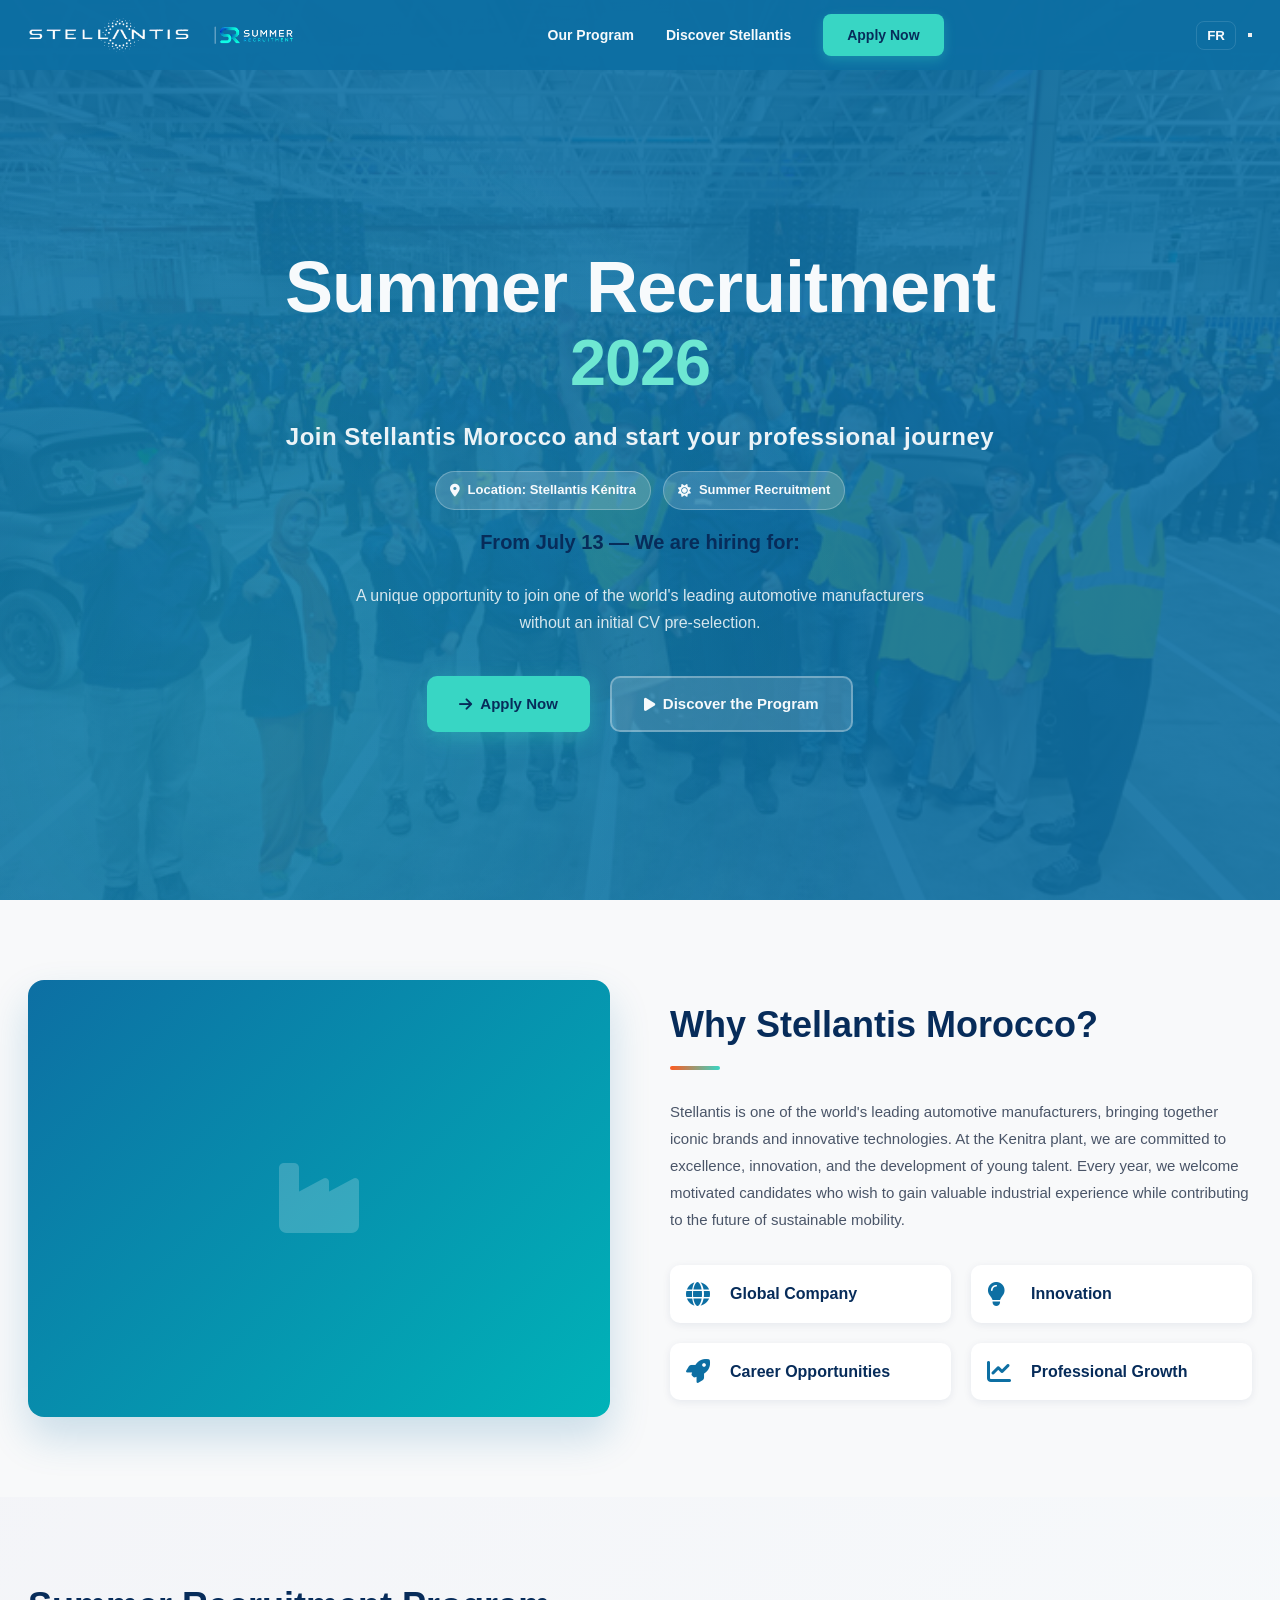
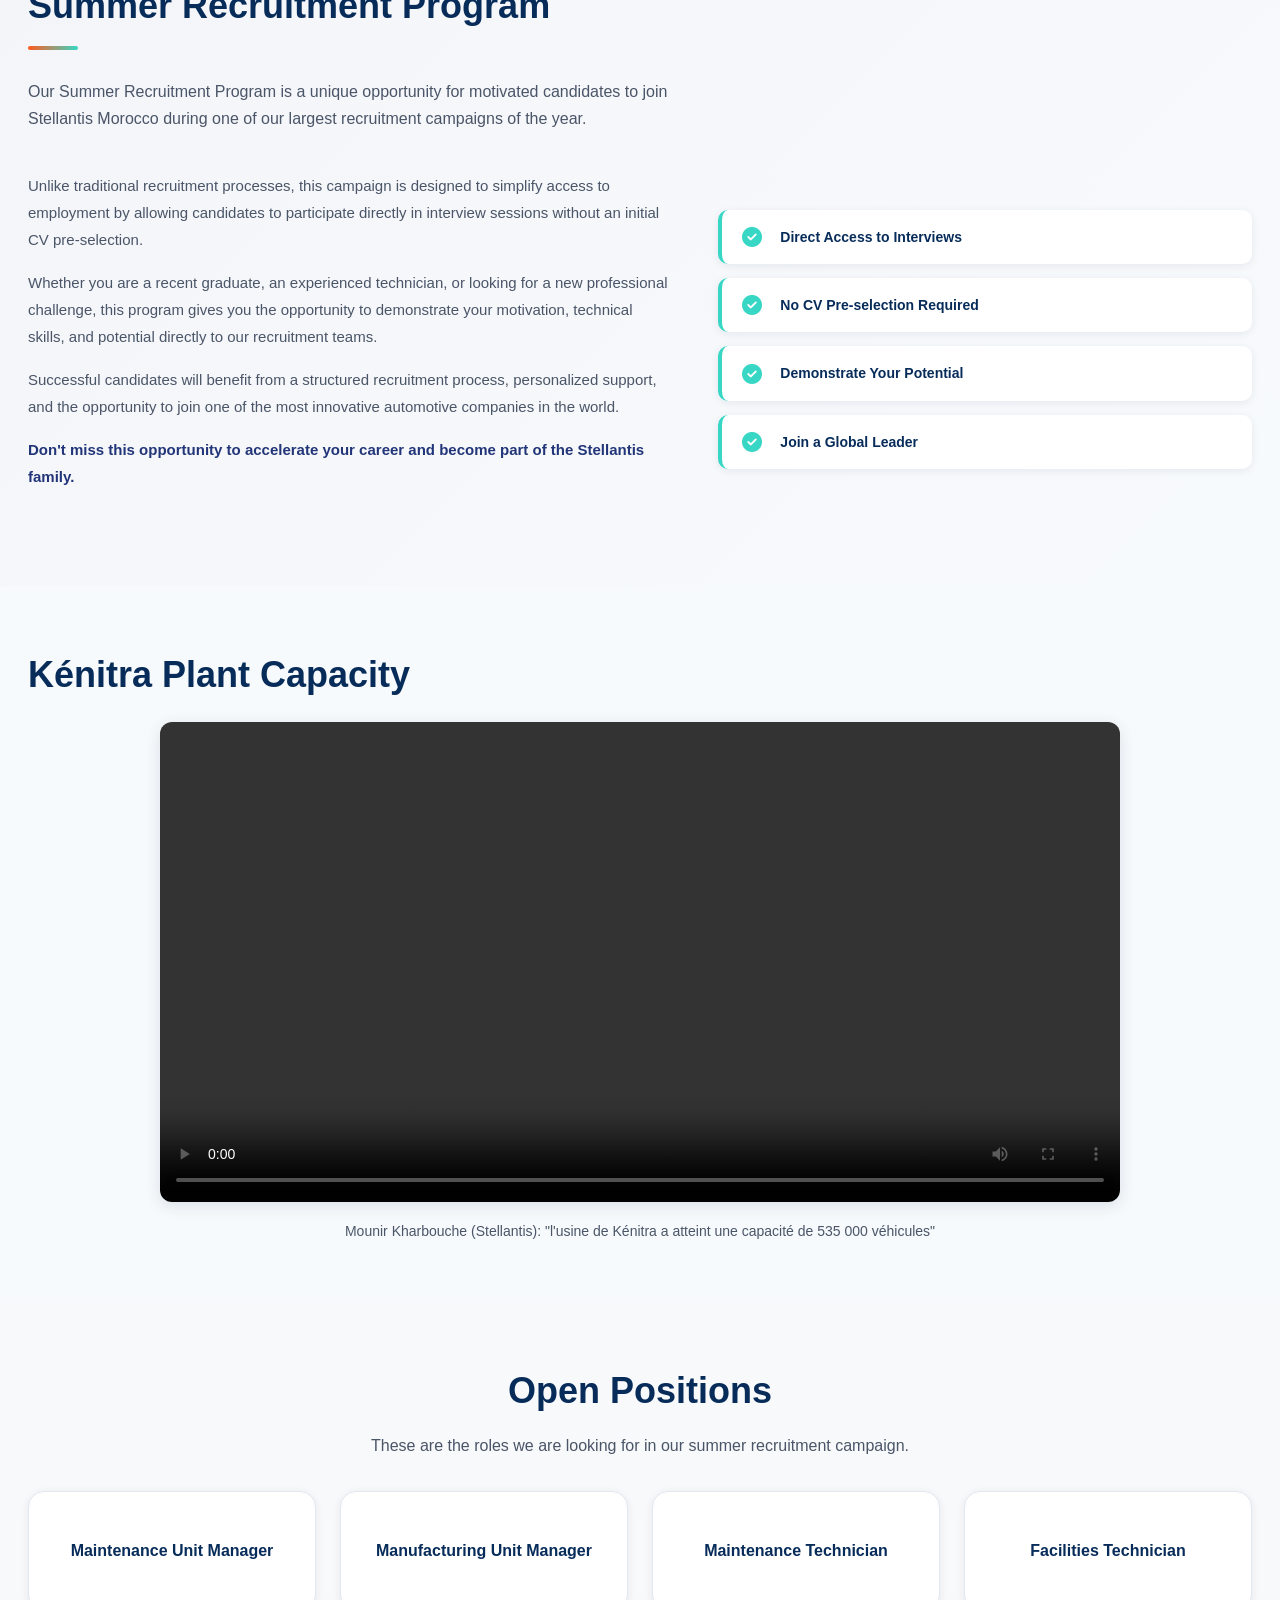
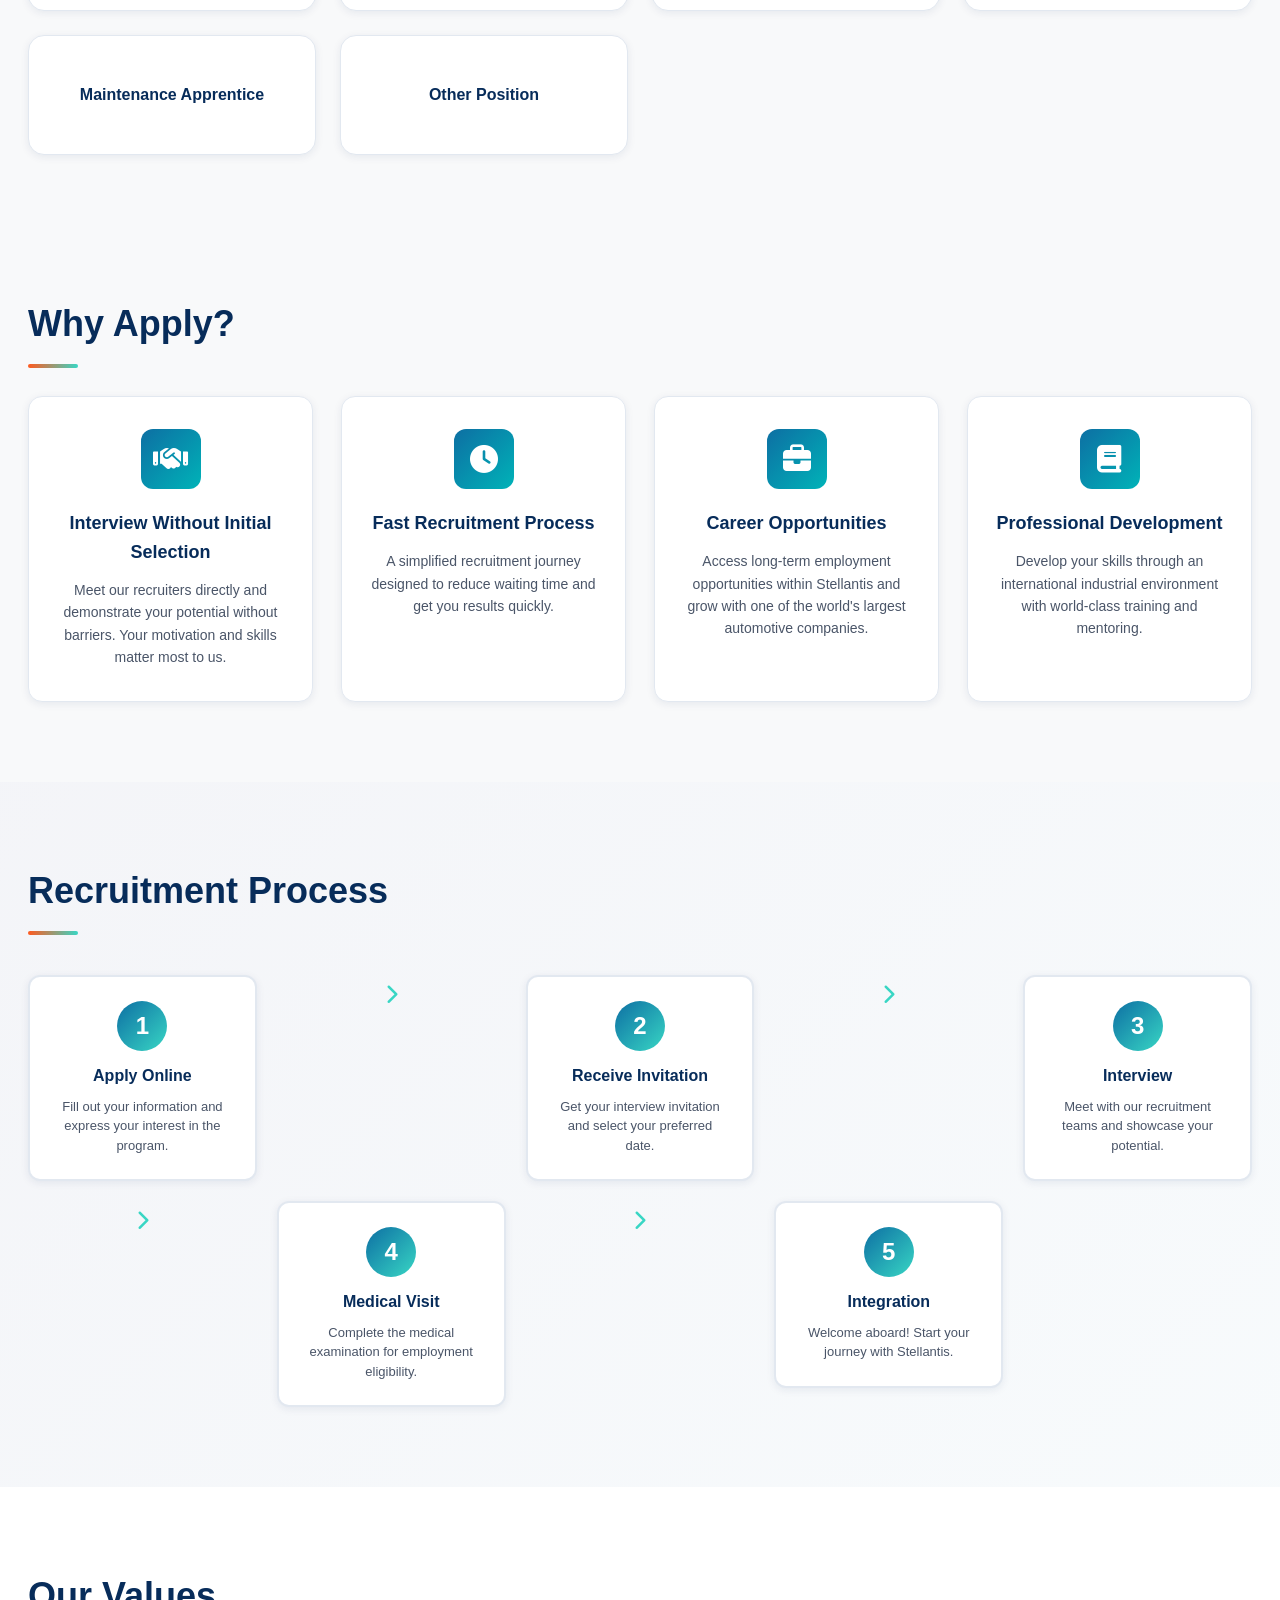
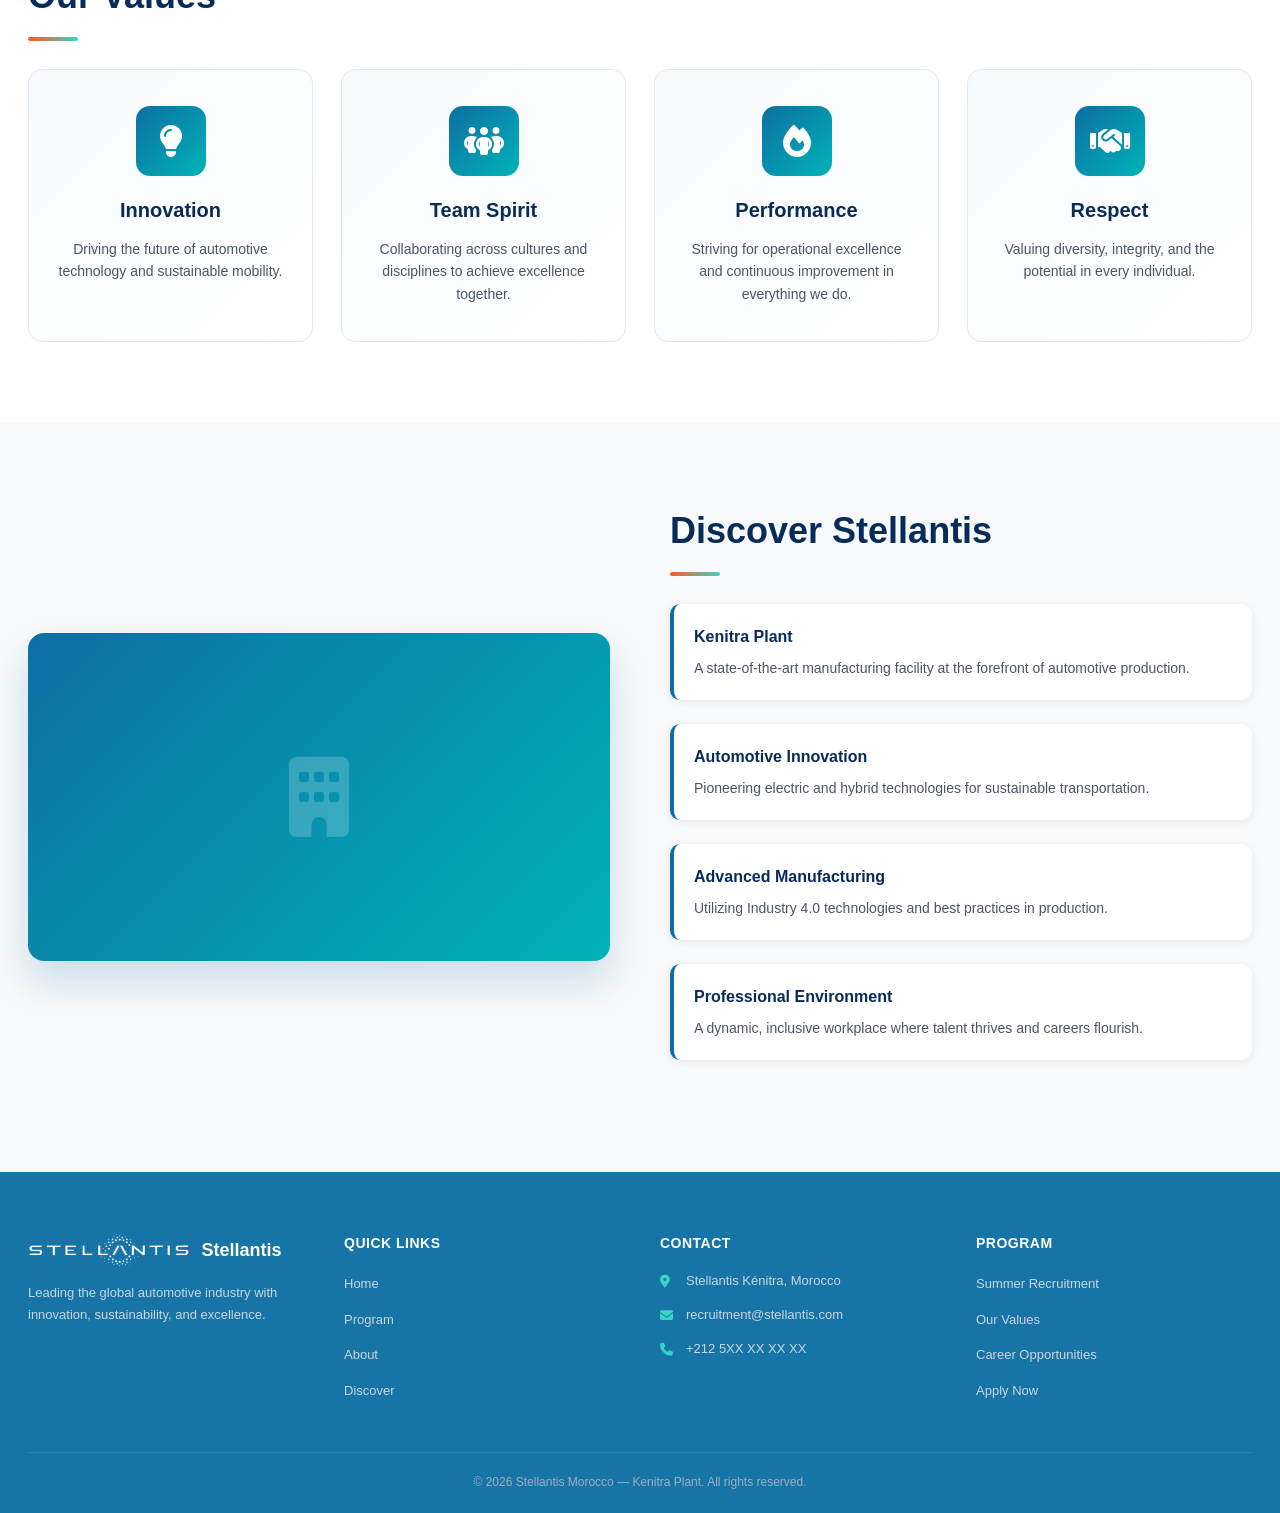
==== commit 5e8af8e8: "add the video" ====
--- a/index.html
+++ b/index.html
@@ -153,6 +153,20 @@
         </div>
     </section>
 
+    <!-- Local Video Section -->
+    <section class="video-section" id="video">
+        <div class="container">
+            <h2 class="section-title" data-i18n="video.title">Kénitra Plant Capacity</h2>
+            <div class="video-wrap">
+                <video controls playsinline preload="metadata" class="local-video">
+                    <source src="assets/videos/kenitra_capacity.mp4" type="video/mp4">
+                    Your browser does not support the video tag.
+                </video>
+            </div>
+            <p class="video-caption" data-i18n="video.caption">Mounir Kharbouche (Stellantis) : "l'usine de Kénitra a atteint une capacité de 535 000 véhicules"</p>
+        </div>
+    </section>
+
     <!-- Positions Section -->
     <section class="positions-section" id="positions-section">
         <div class="container">
--- a/style.css
+++ b/style.css
@@ -78,6 +78,32 @@
     gap: 12px;
 }
 
+/* Local video styles */
+.video-section {
+    padding: 60px 0;
+    background: var(--light-bg);
+}
+.video-wrap {
+    max-width: 960px;
+    margin: 18px auto;
+    border-radius: 12px;
+    overflow: hidden;
+    box-shadow: var(--shadow-md);
+}
+.local-video {
+    width: 100%;
+    height: auto;
+    display: block;
+}
+.video-caption {
+    text-align: center;
+    color: var(--text-gray);
+    max-width: 960px;
+    margin: 10px auto 0;
+    font-size: 14px;
+}
+
+
 .navbar-brand {
     display: flex;
     align-items: center;
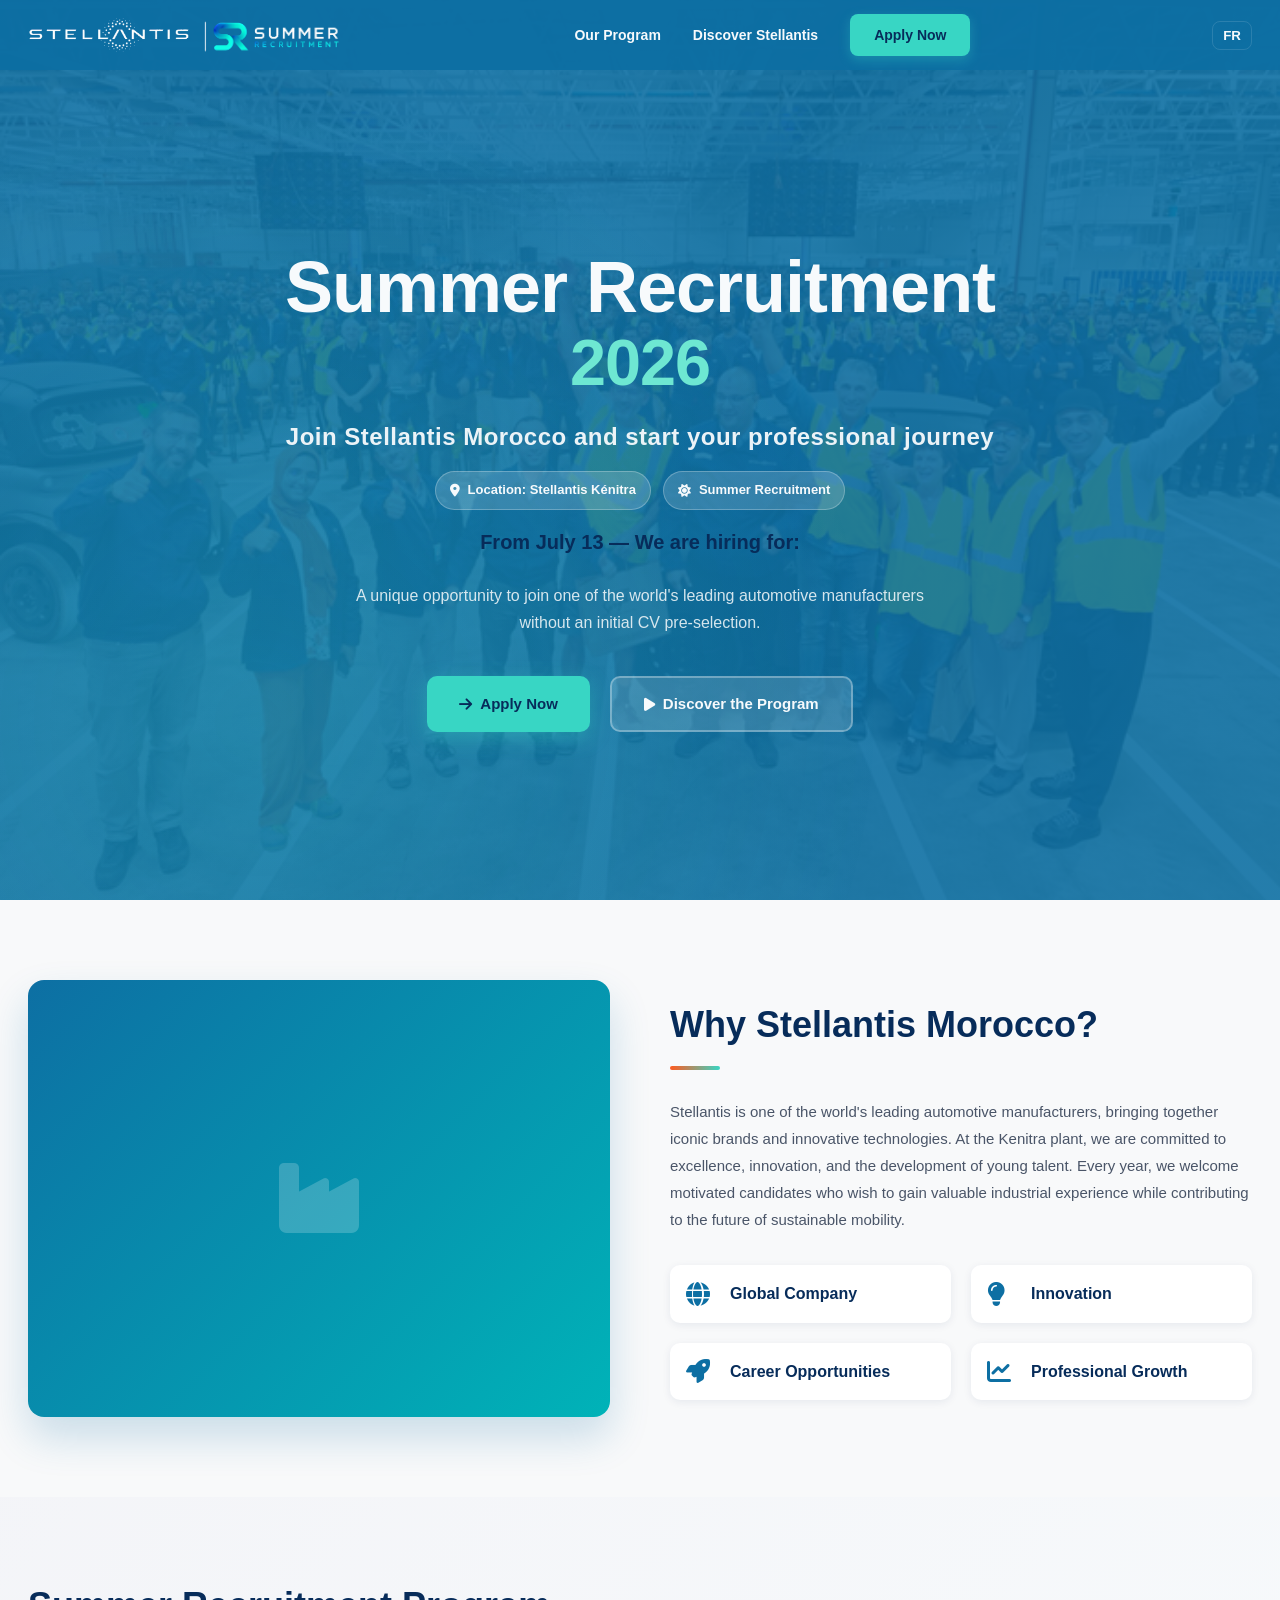
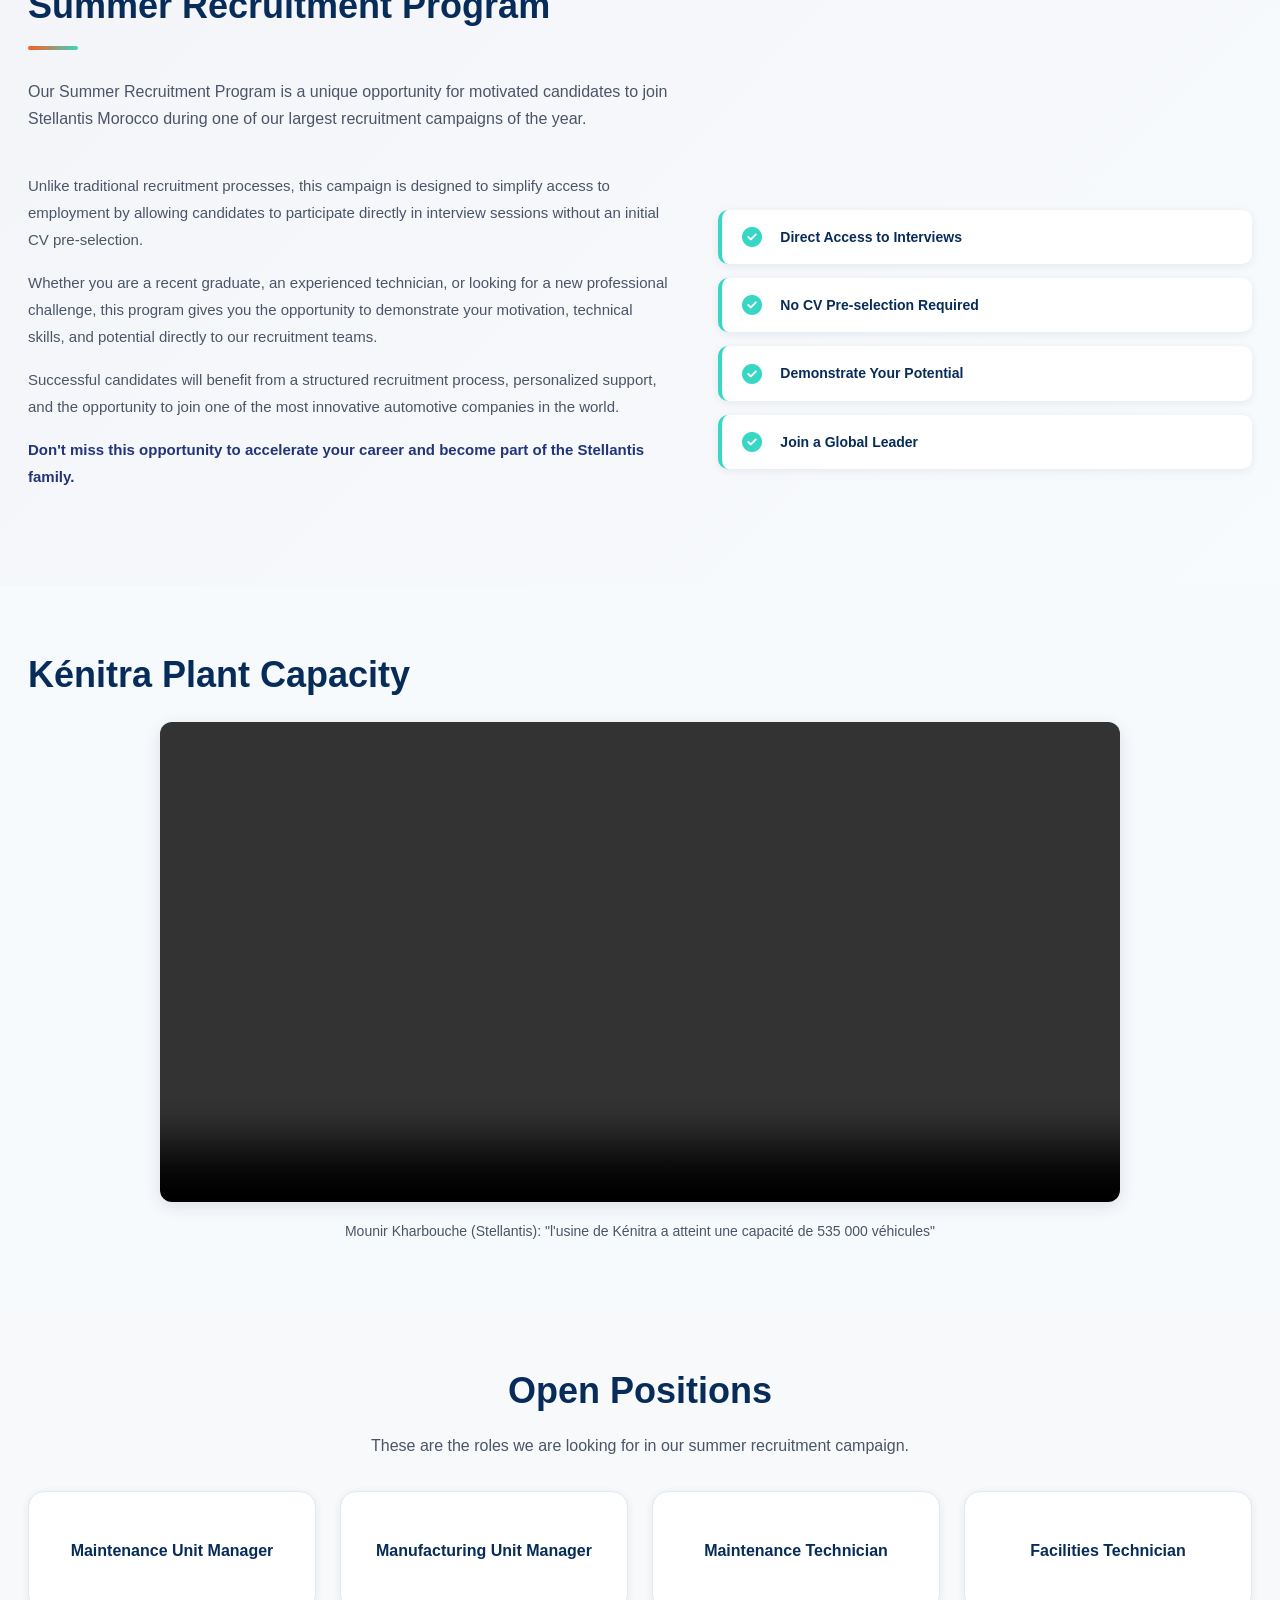
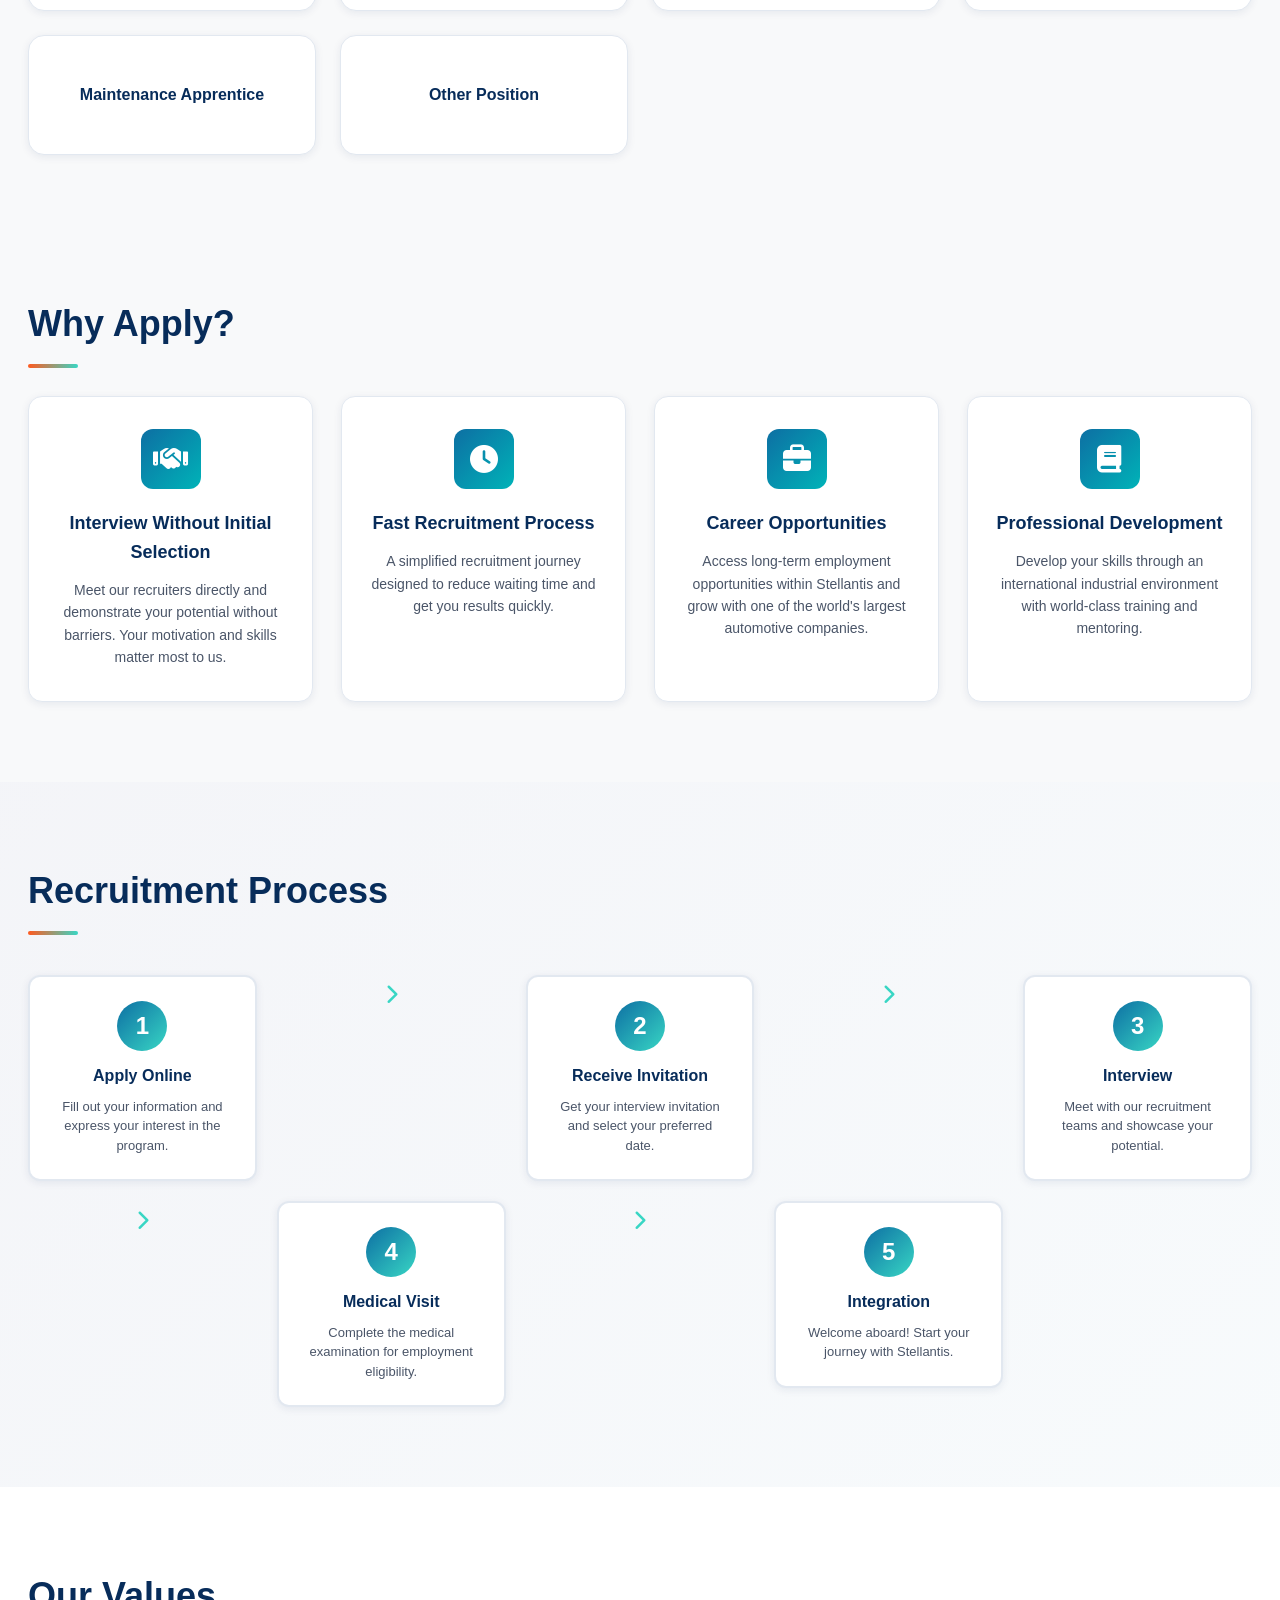
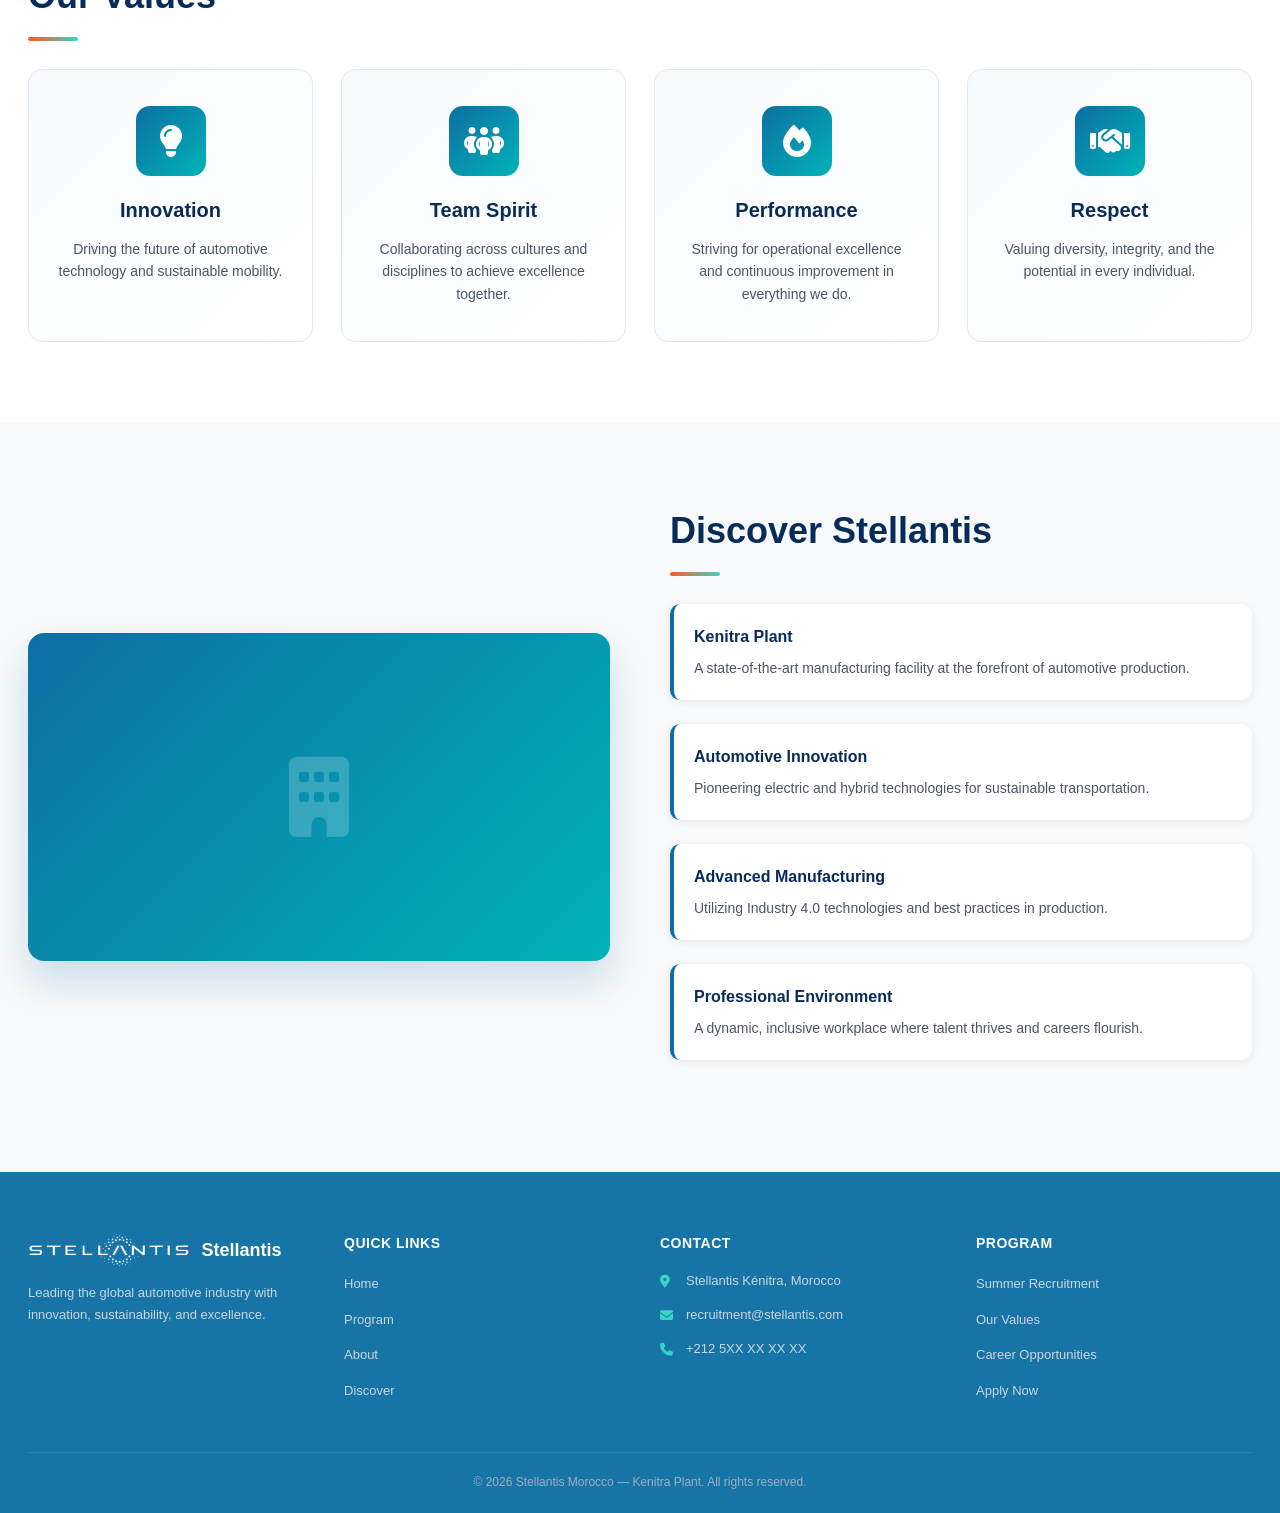
==== commit 7a7edfee: "Update page content and logo" ====
--- a/index.html
+++ b/index.html
@@ -24,11 +24,7 @@
 
             <div class="nav-actions">
                 <button id="langToggle" class="lang-toggle" aria-label="Switch language">FR</button>
-                <button class="hamburger" id="hamburger" aria-label="Toggle menu" aria-expanded="false">
-                    <span></span>
-                    <span></span>
-                    <span></span>
-                </button>
+    
             </div>
         </div>
     </nav>
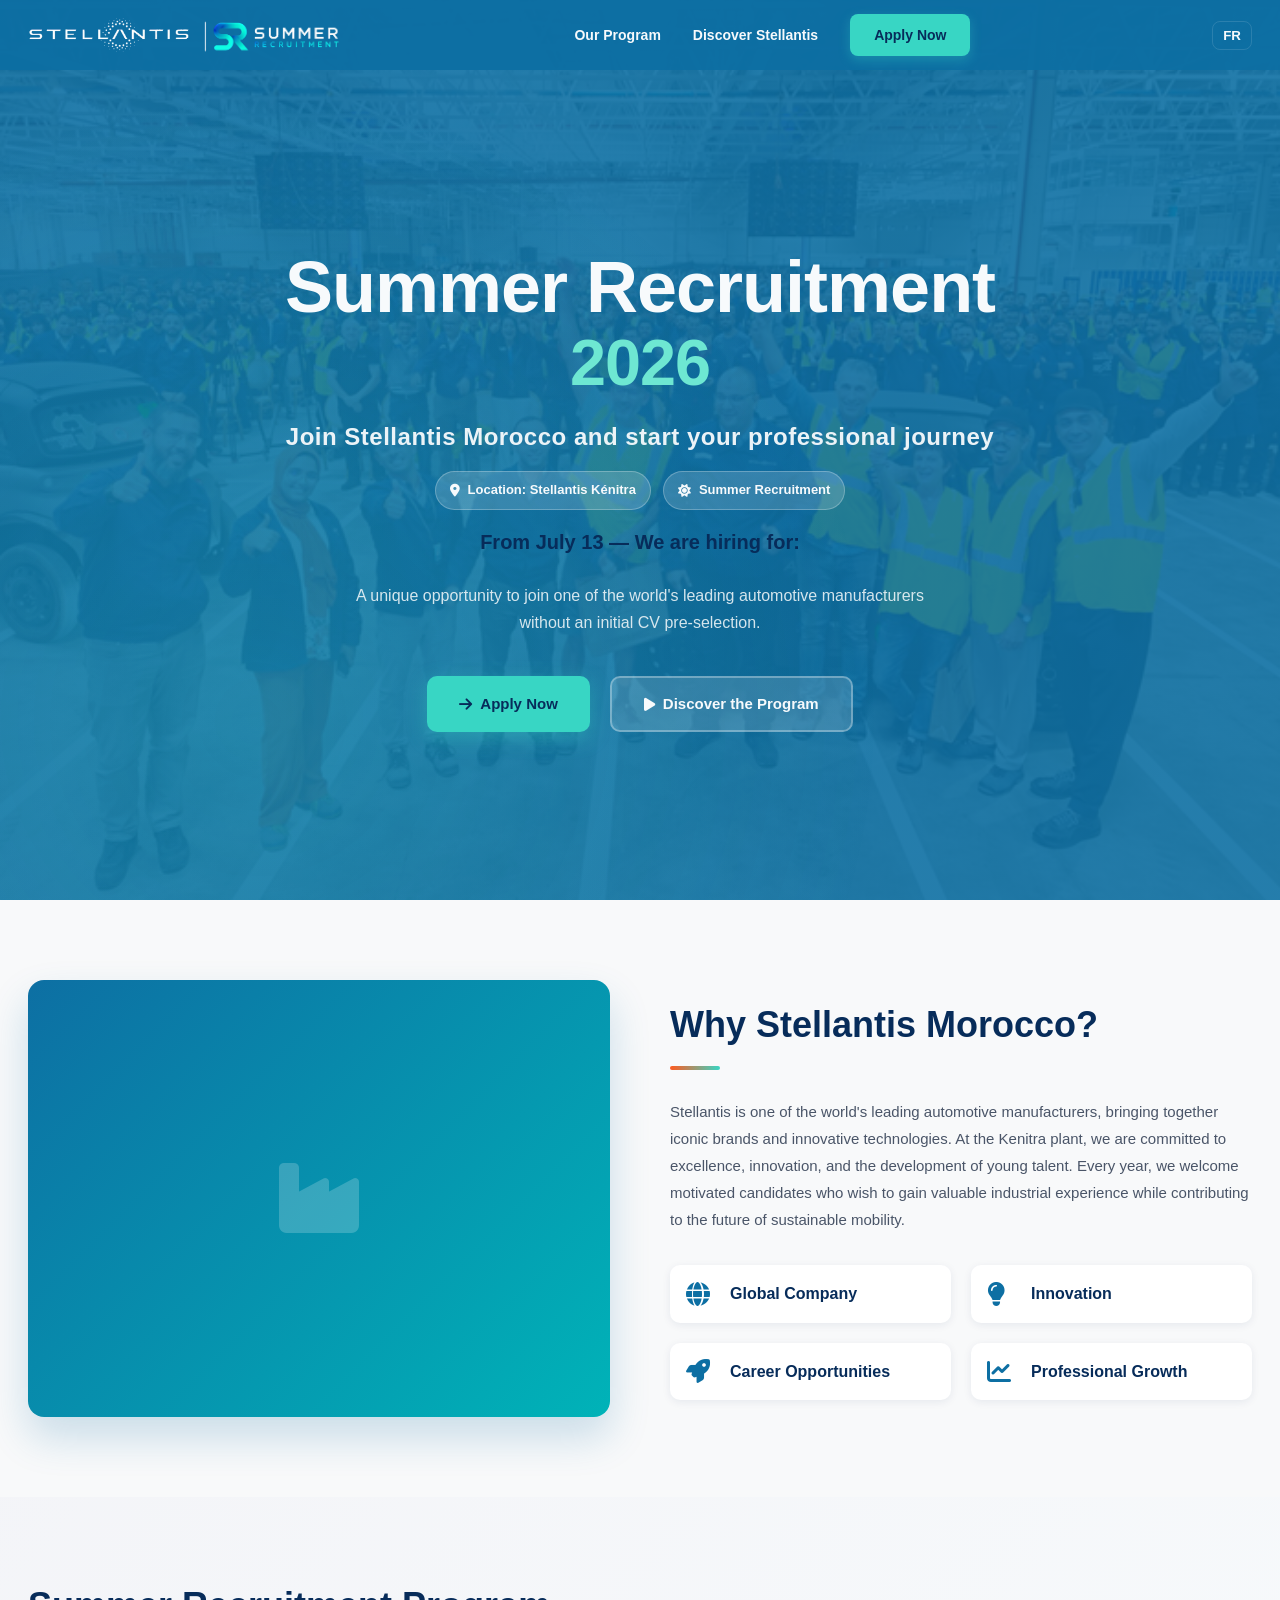
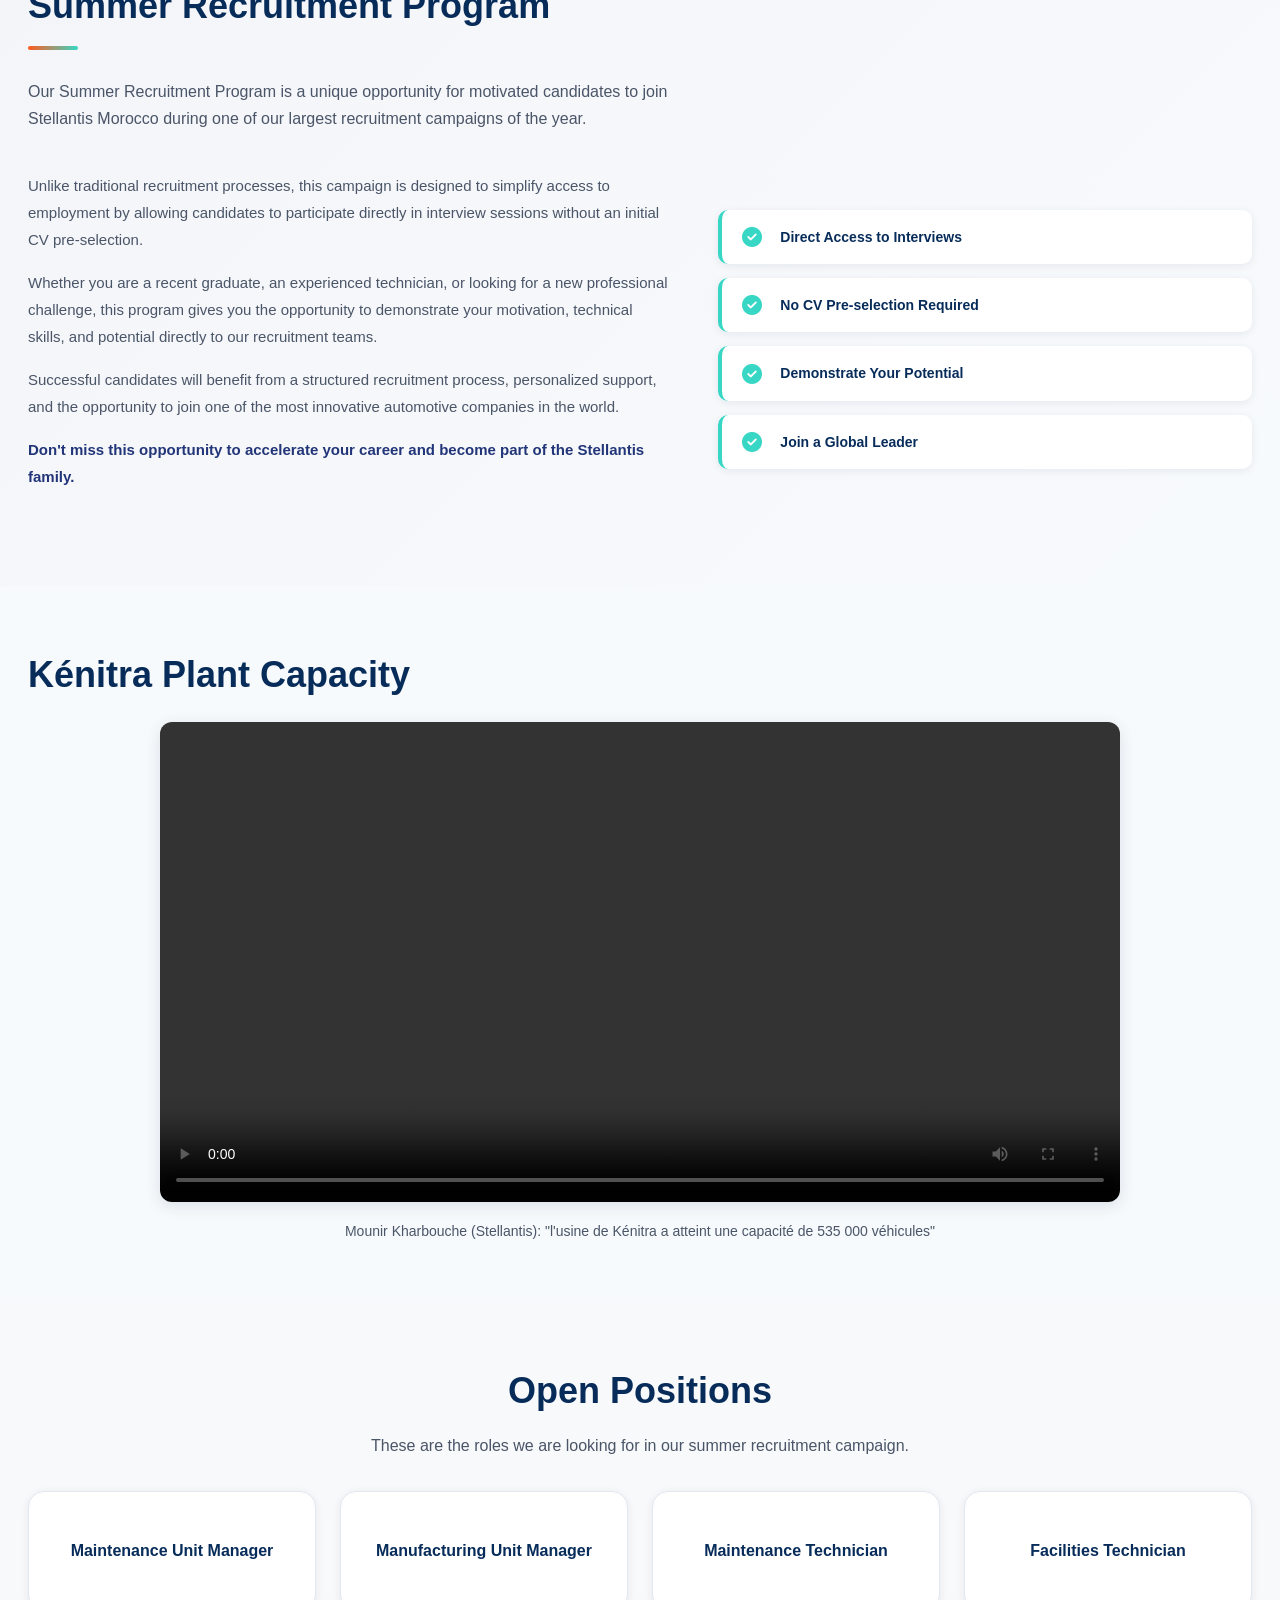
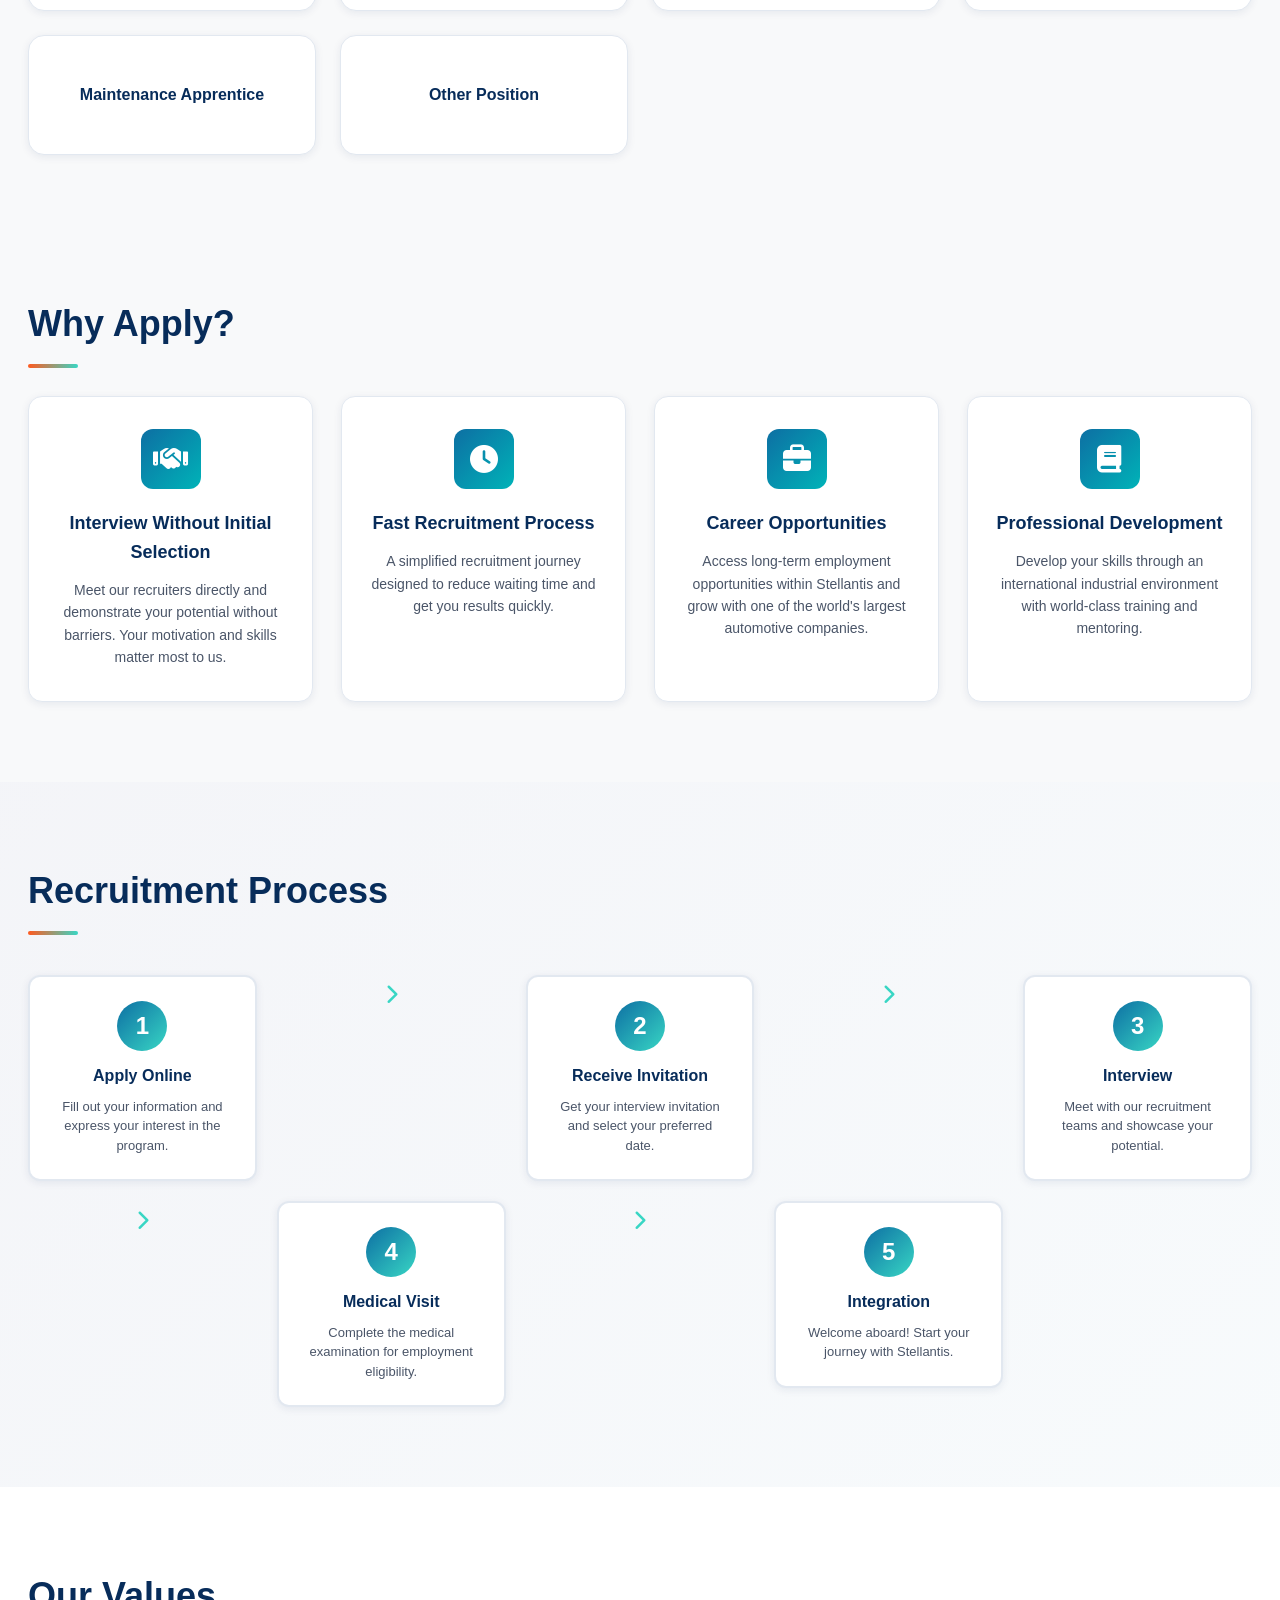
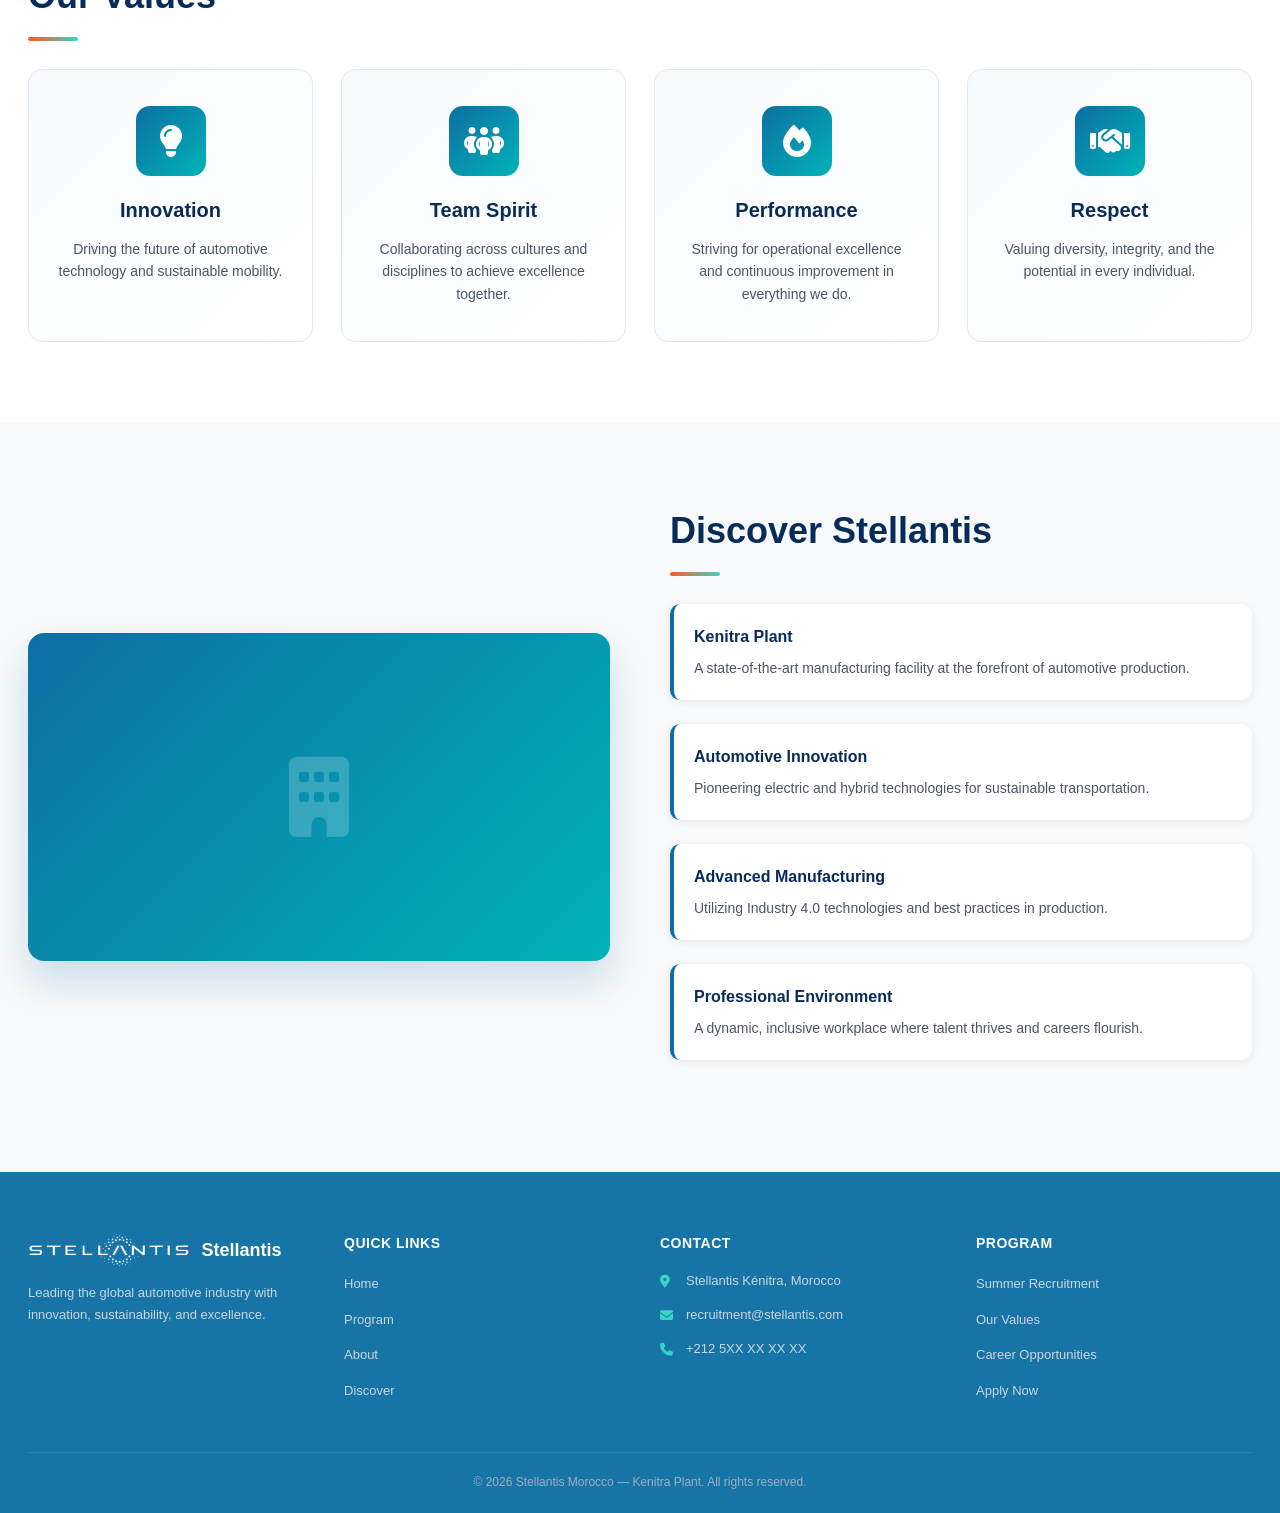
==== commit ecd95932: "Add hidden technical interviewer access button Reveals a link to the technical interview Tally form " ====
--- a/index.html
+++ b/index.html
@@ -20,6 +20,7 @@
                 <a href="#program" class="nav-link" data-i18n="nav.program">Our Program</a>
                 <a href="#stellantis" class="nav-link" data-i18n="nav.discover">Discover Stellantis</a>
                 <a href="https://tally.so/r/xXBMe5" target="_blank" class="nav-link nav-button"><span data-i18n="nav.apply">Apply Now</span></a>
+                <a href="https://tally.so/forms/ZjykYz/edit" target="_blank" rel="noopener" id="techInterviewBtn" class="nav-link nav-button" style="display:none;">Technical Interview Access</a>
             </div>
 
             <div class="nav-actions">
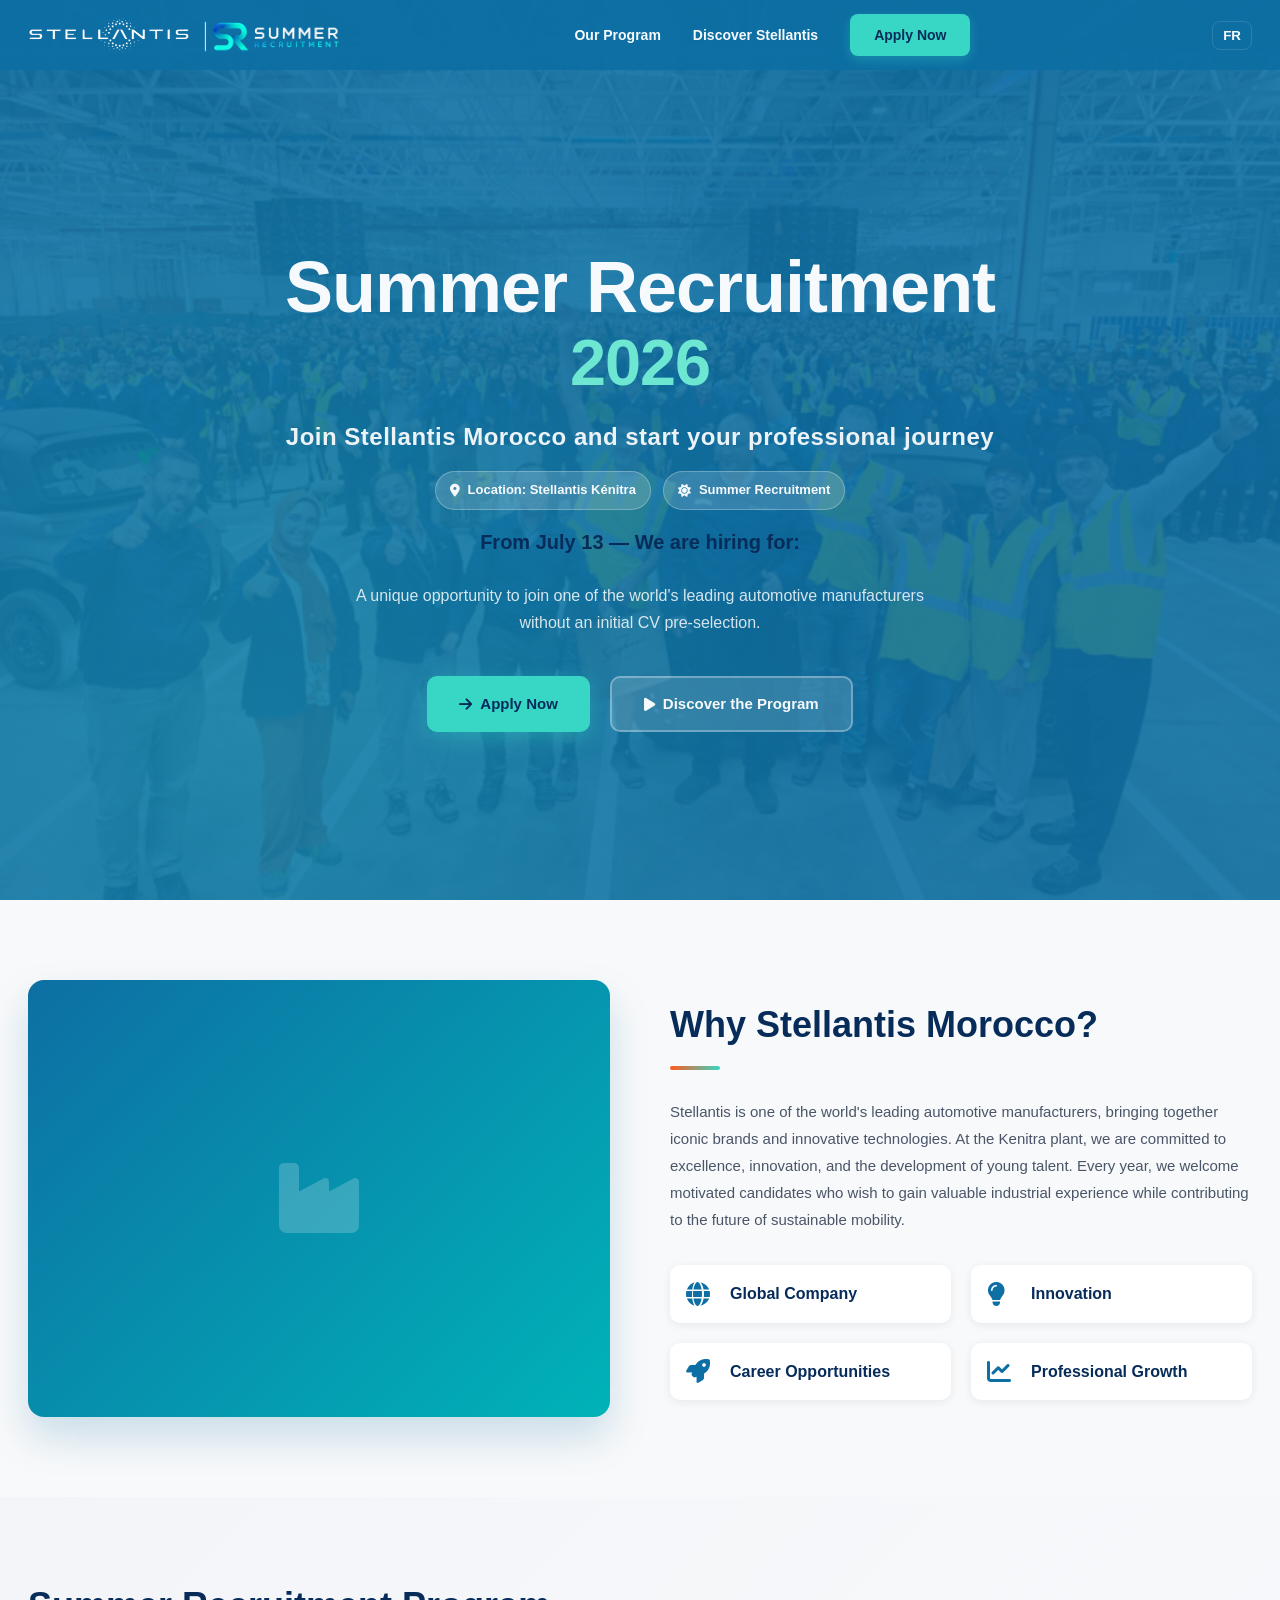
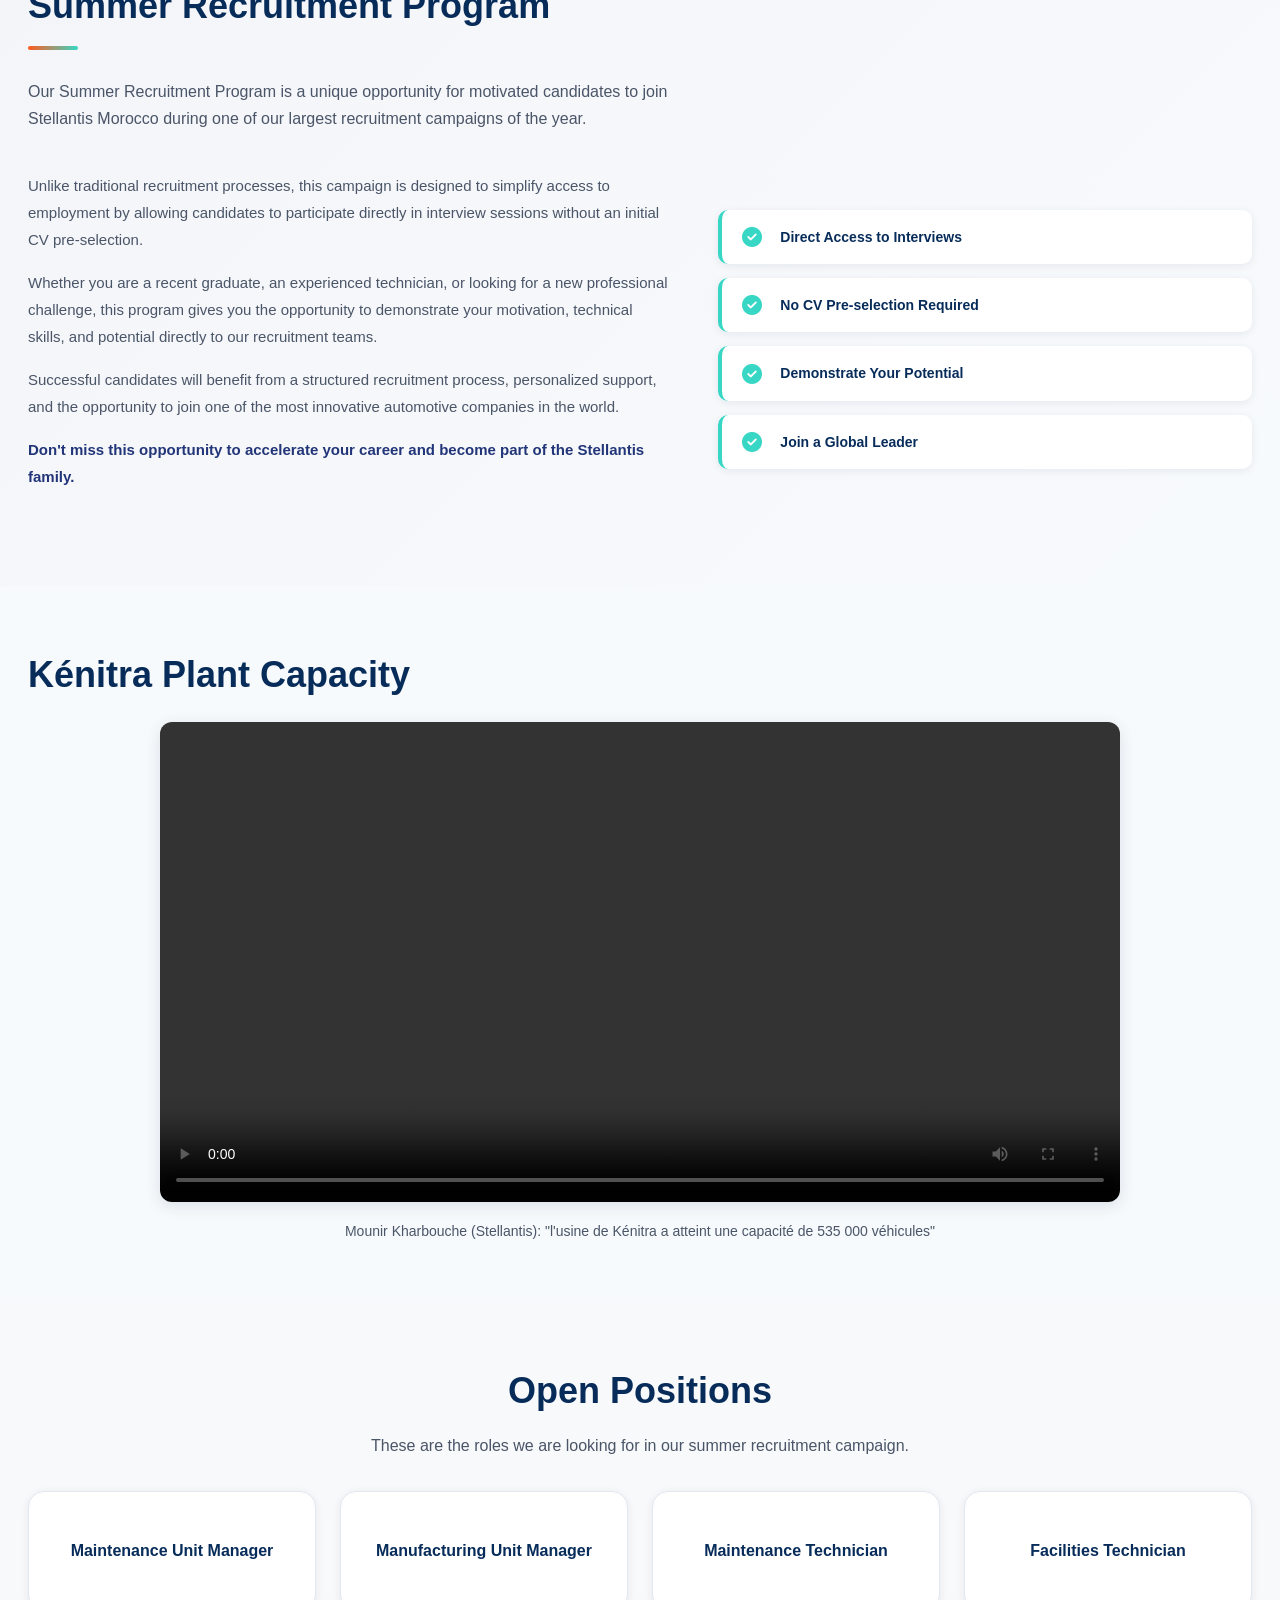
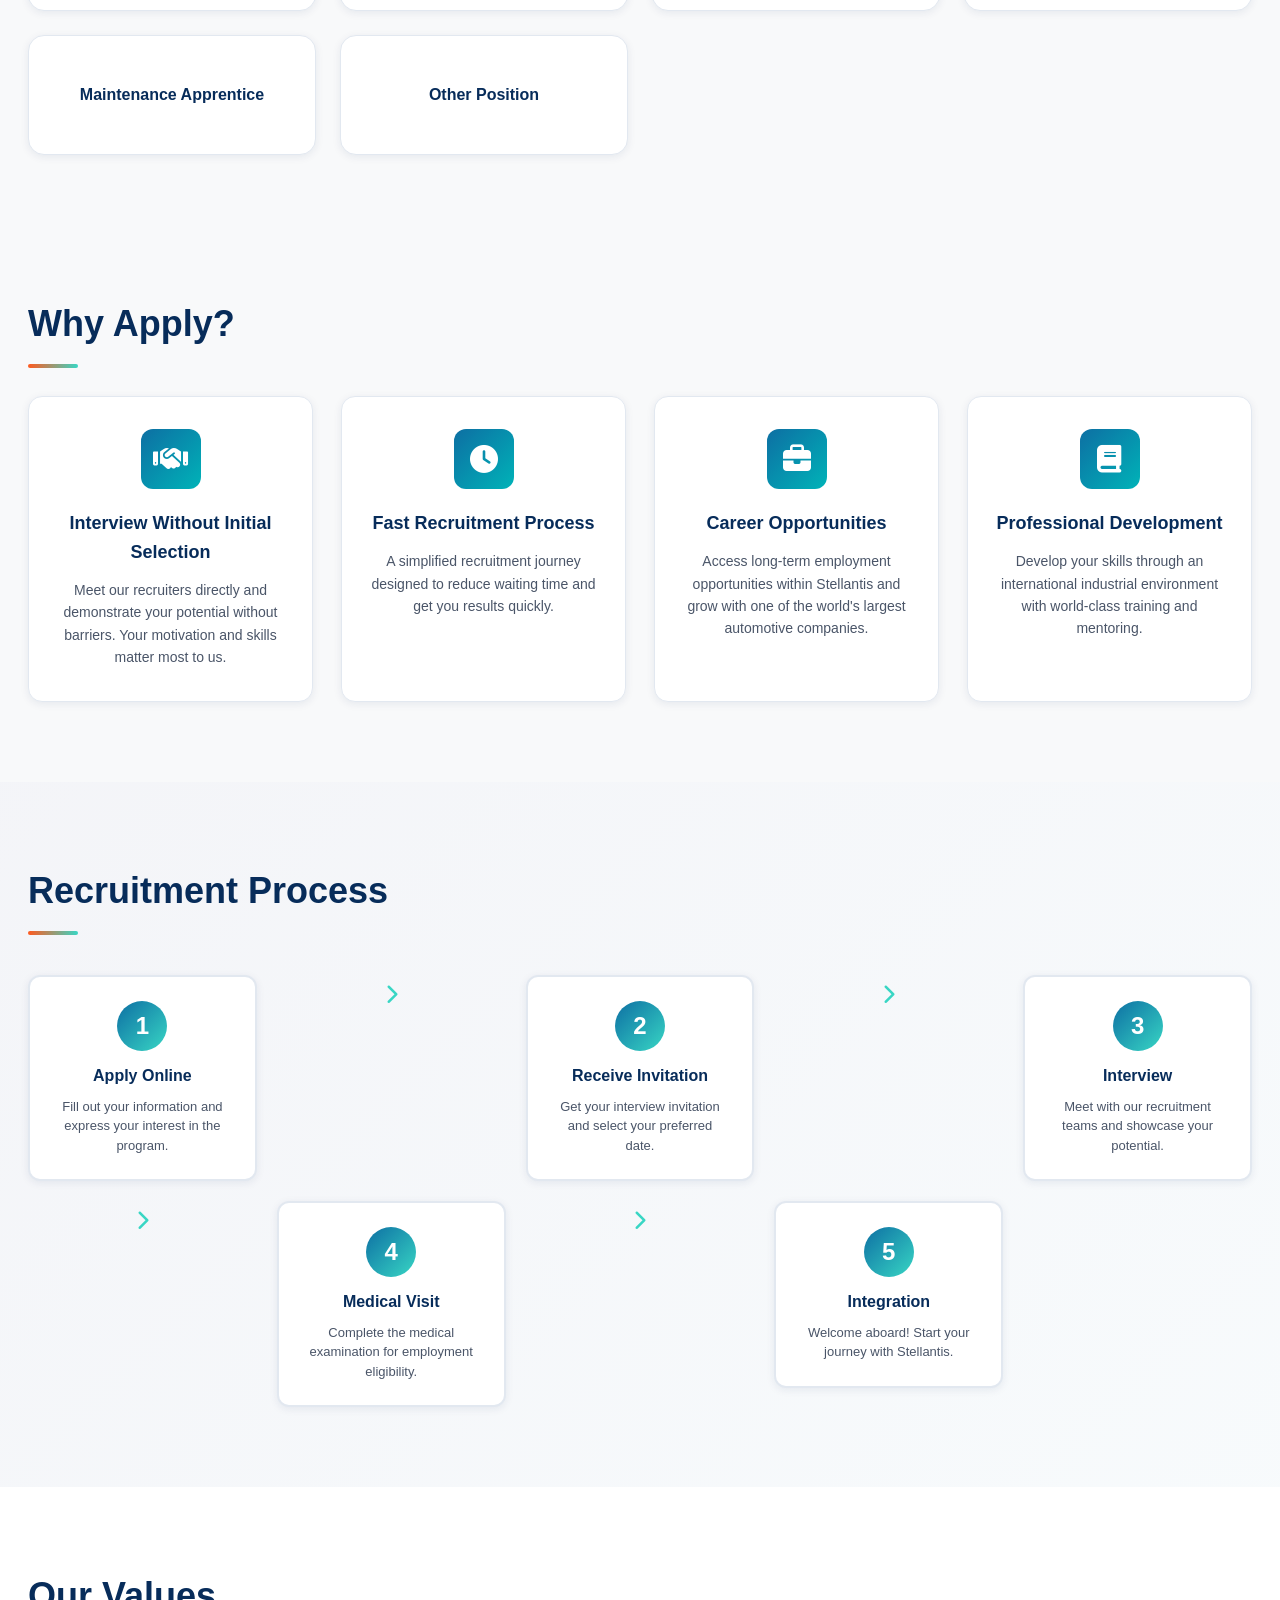
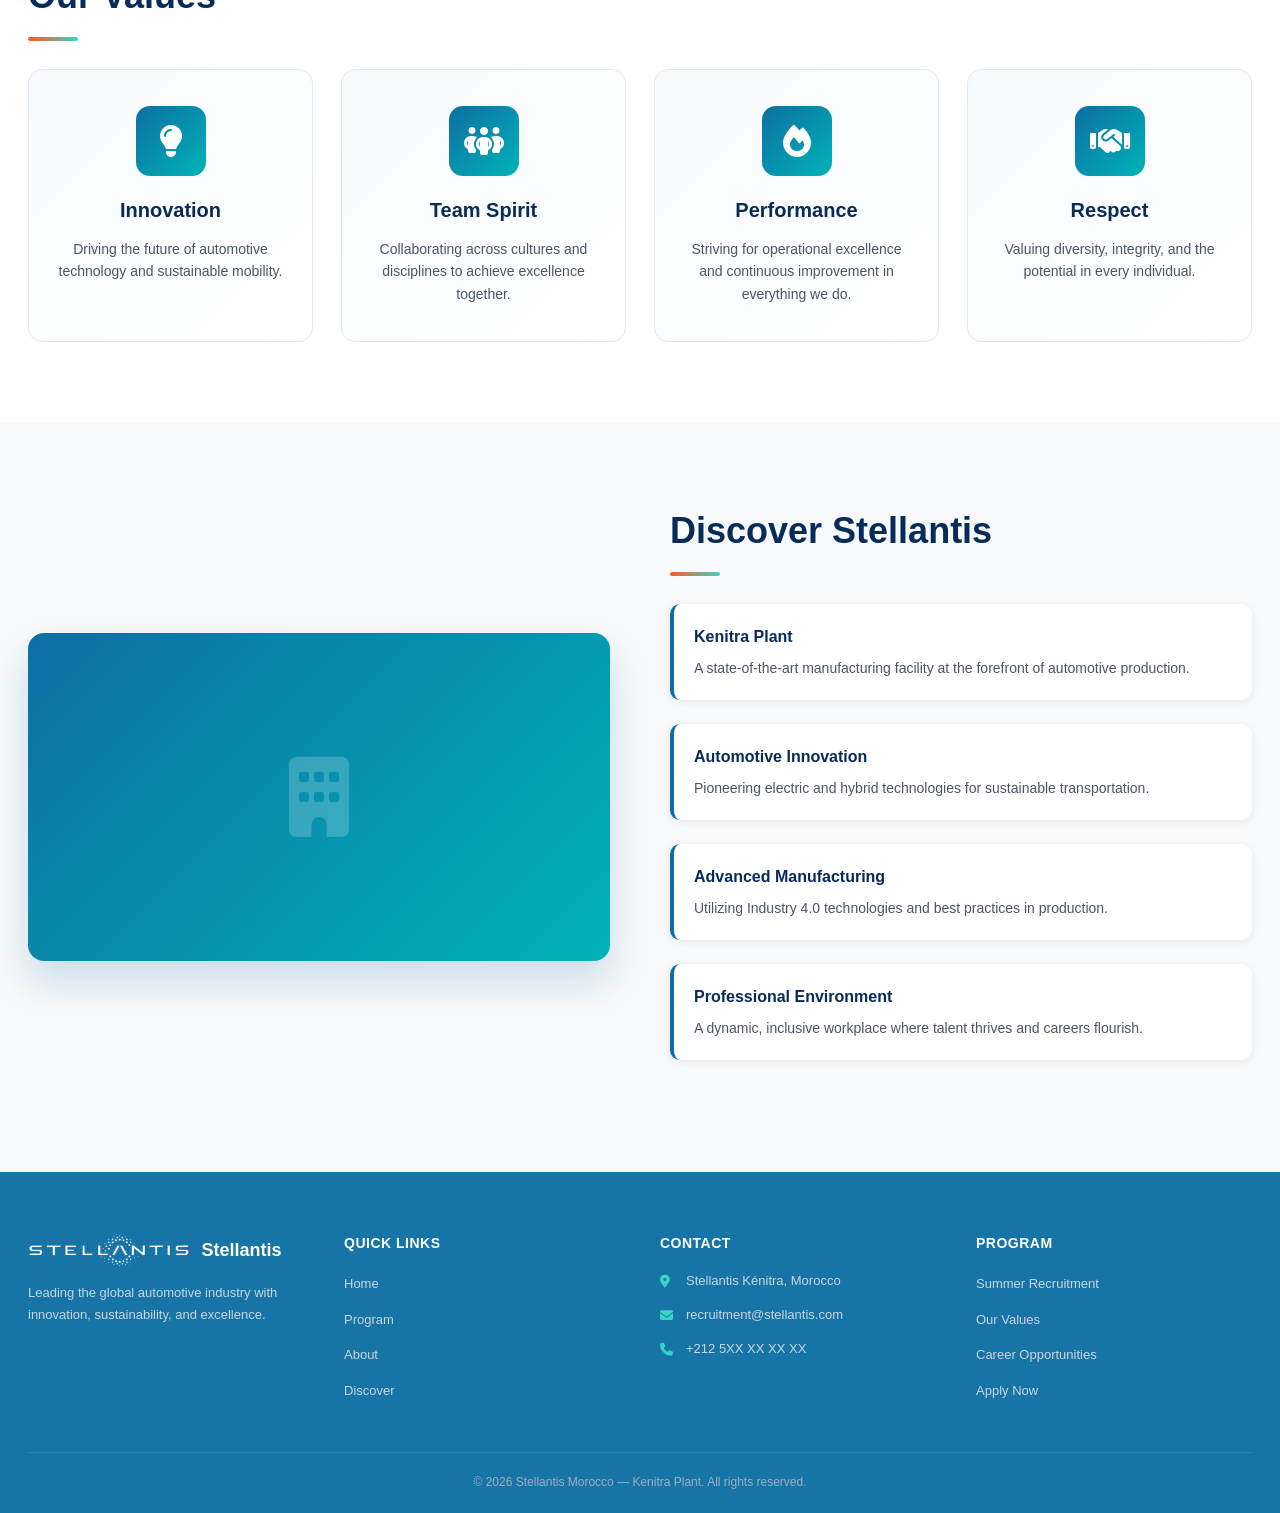
==== commit 22a2d9b3: "Fix technical interview button link Use the public form URL (tally.so/r/ZjykYz) instead of the edito" ====
--- a/index.html
+++ b/index.html
@@ -20,7 +20,7 @@
                 <a href="#program" class="nav-link" data-i18n="nav.program">Our Program</a>
                 <a href="#stellantis" class="nav-link" data-i18n="nav.discover">Discover Stellantis</a>
                 <a href="https://tally.so/r/xXBMe5" target="_blank" class="nav-link nav-button"><span data-i18n="nav.apply">Apply Now</span></a>
-                <a href="https://tally.so/forms/ZjykYz/edit" target="_blank" rel="noopener" id="techInterviewBtn" class="nav-link nav-button" style="display:none;">Technical Interview Access</a>
+                <a href="https://tally.so/r/ZjykYz" target="_blank" rel="noopener" id="techInterviewBtn" class="nav-link nav-button" style="display:none;">Technical Interview Access</a>
             </div>
 
             <div class="nav-actions">
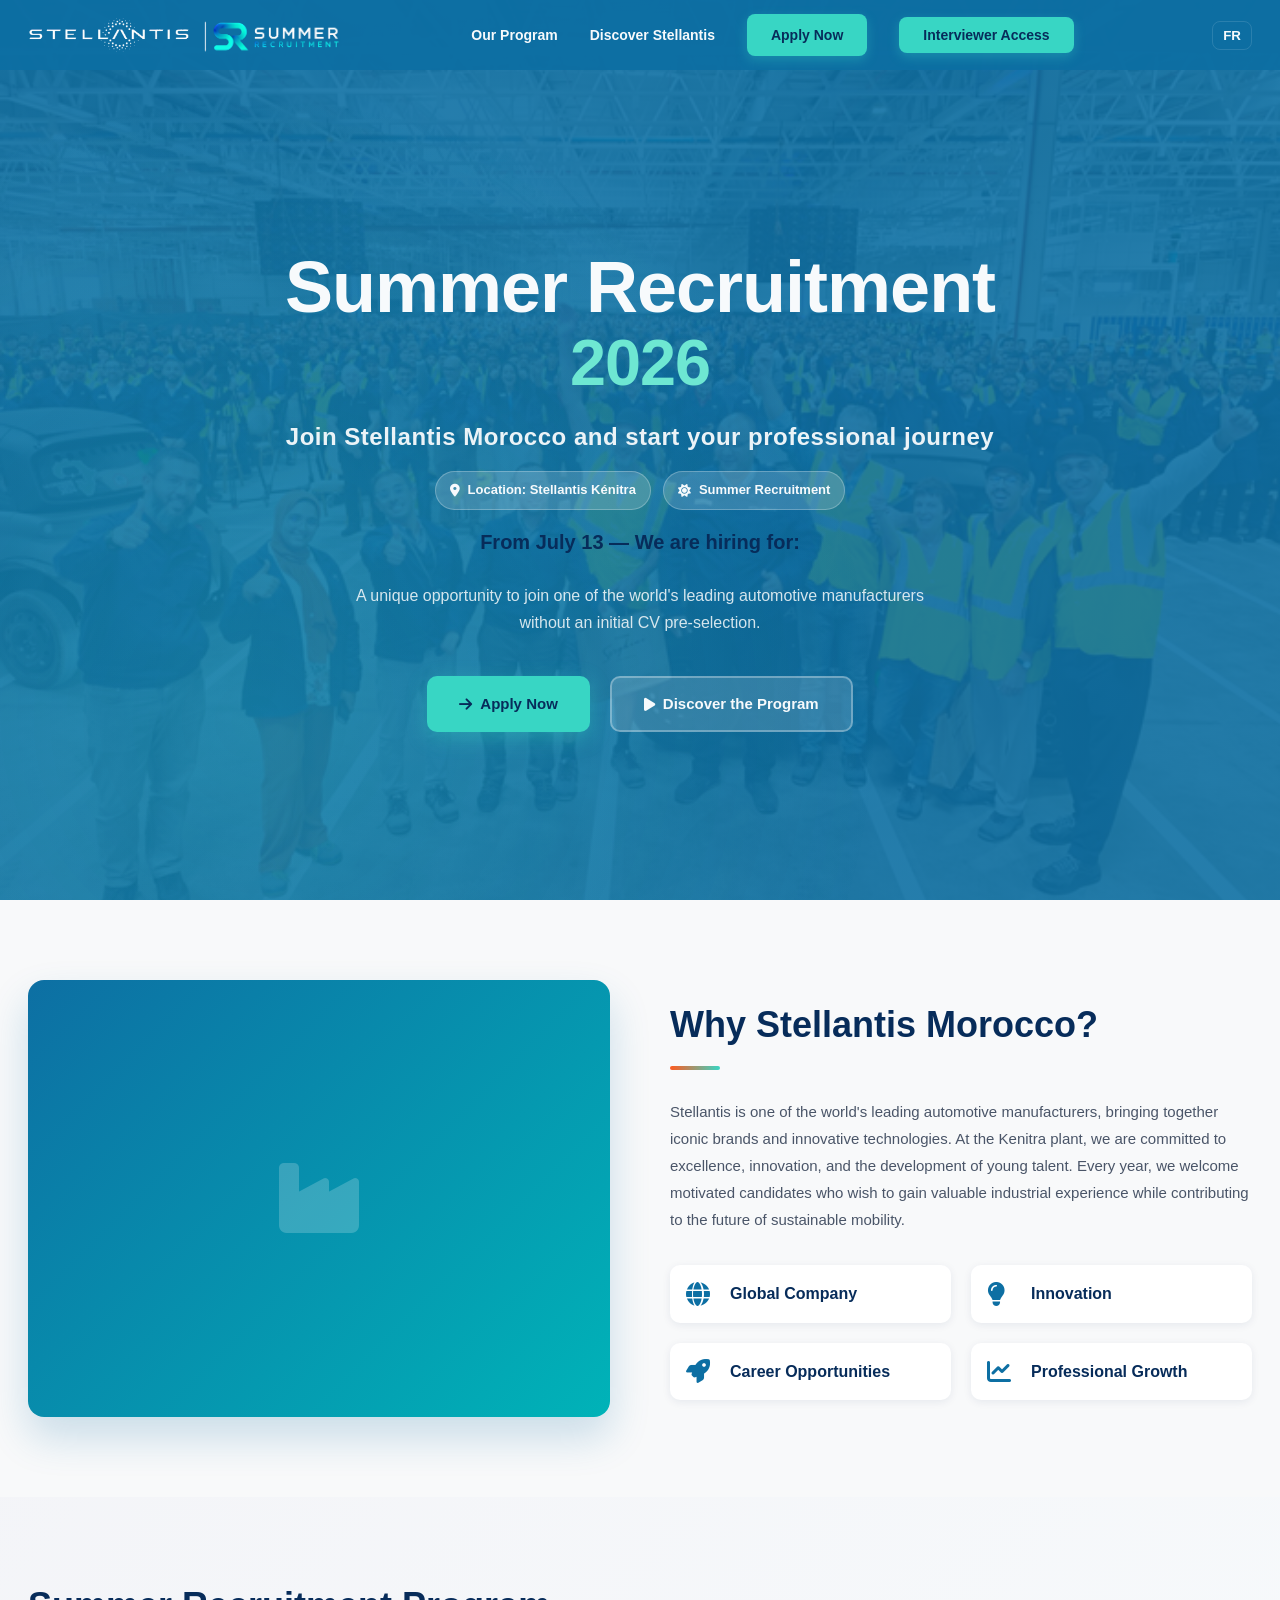
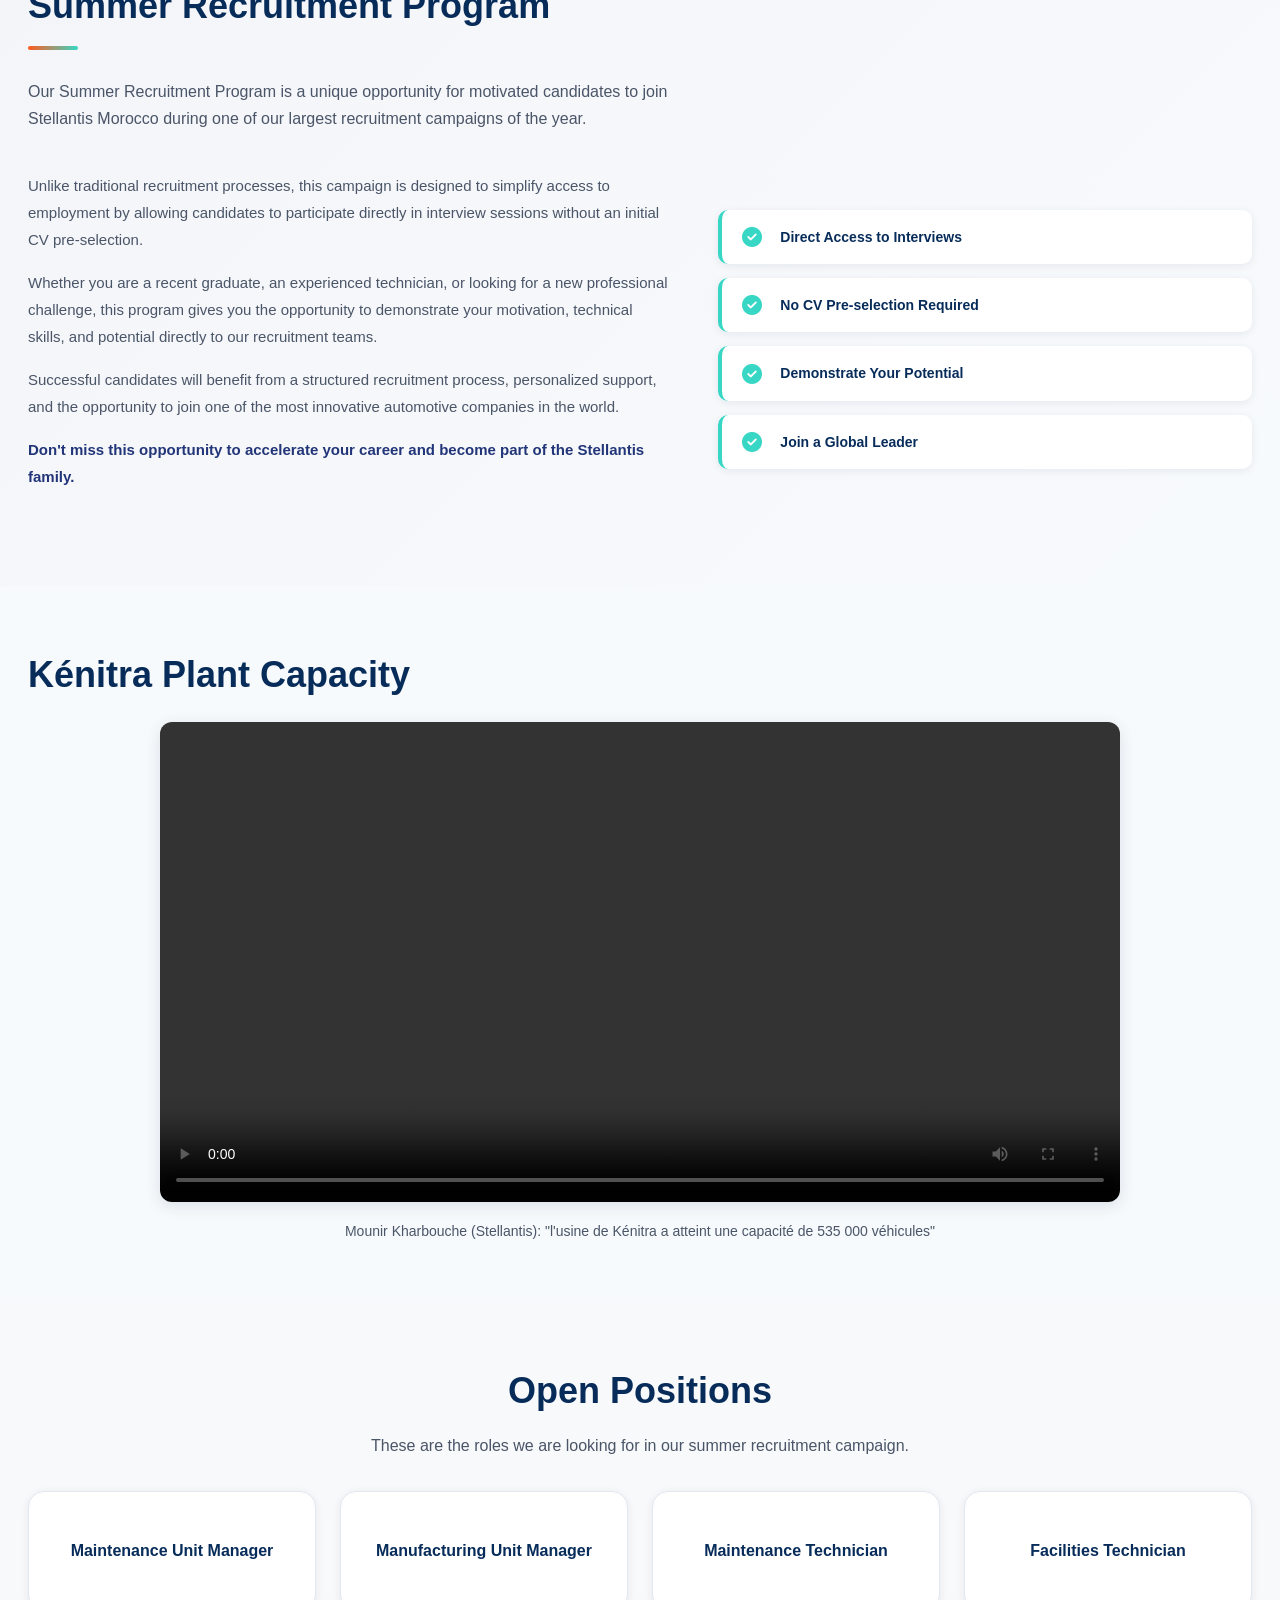
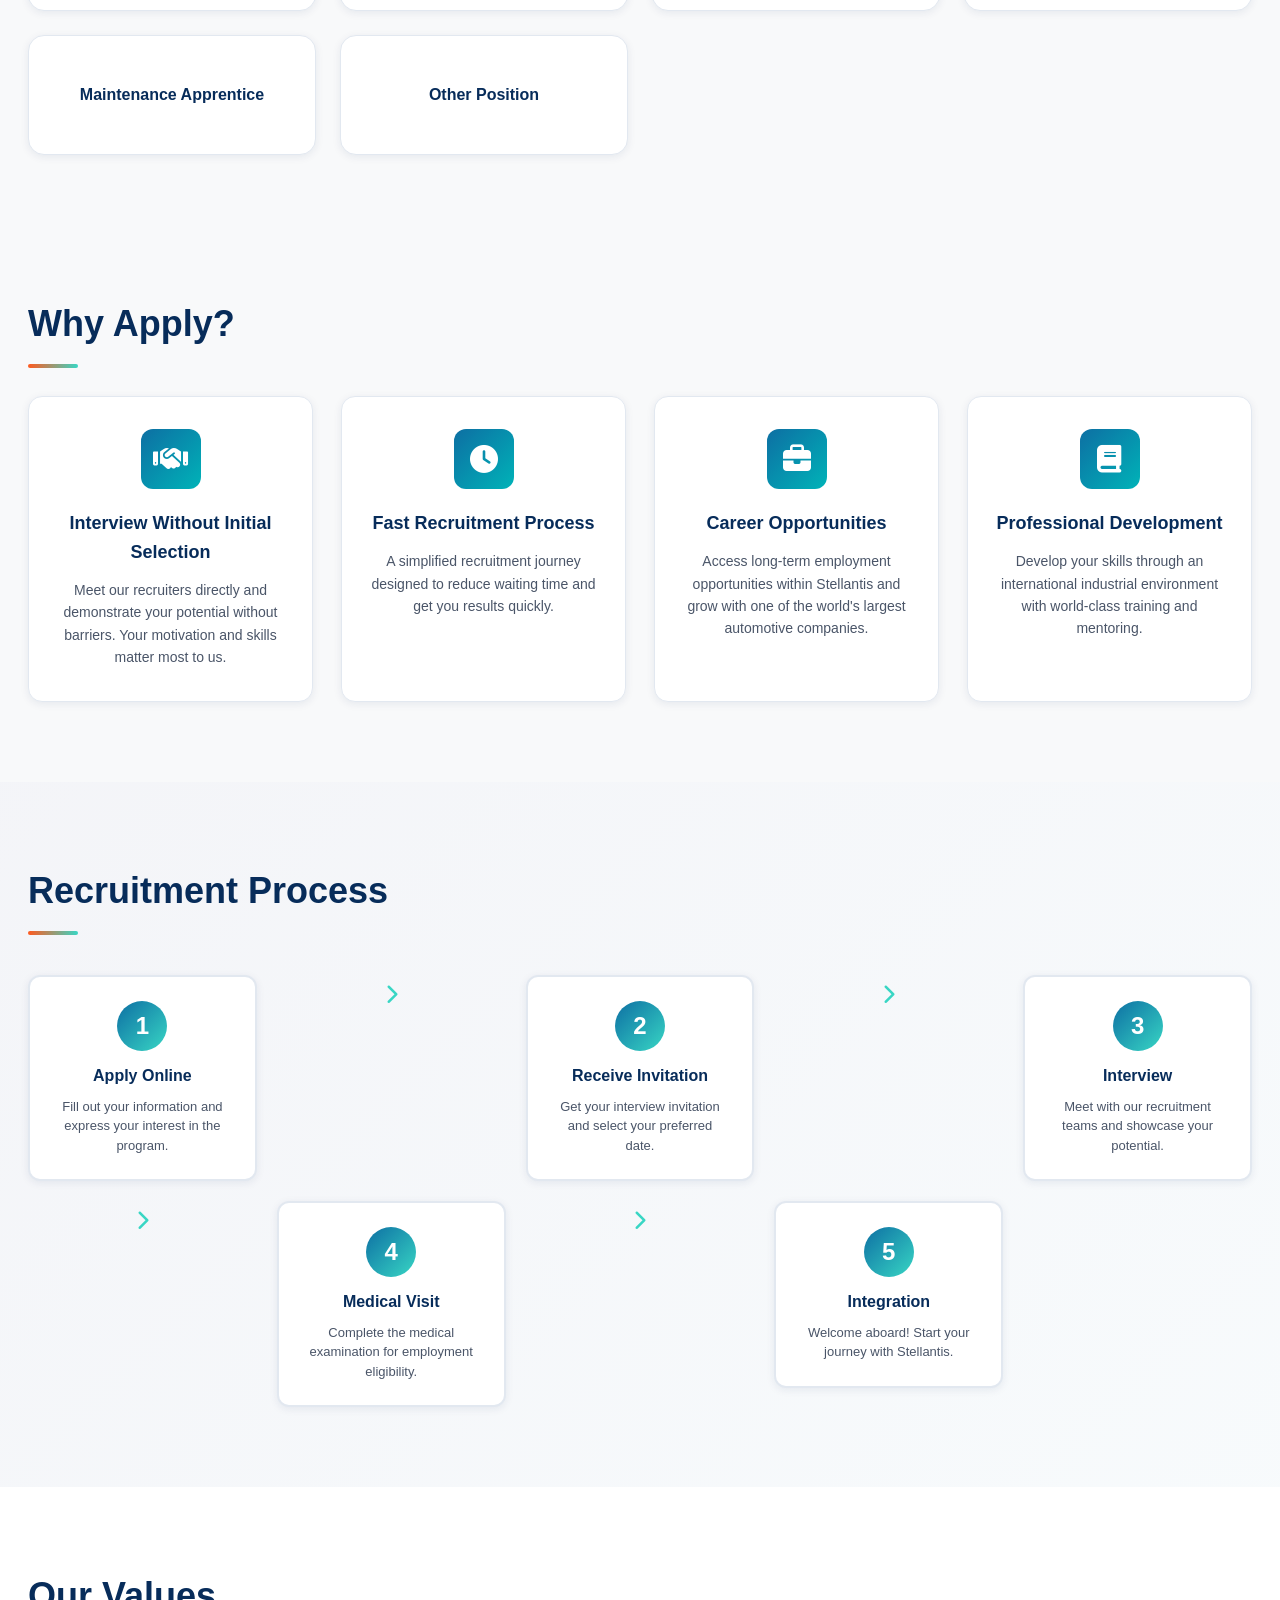
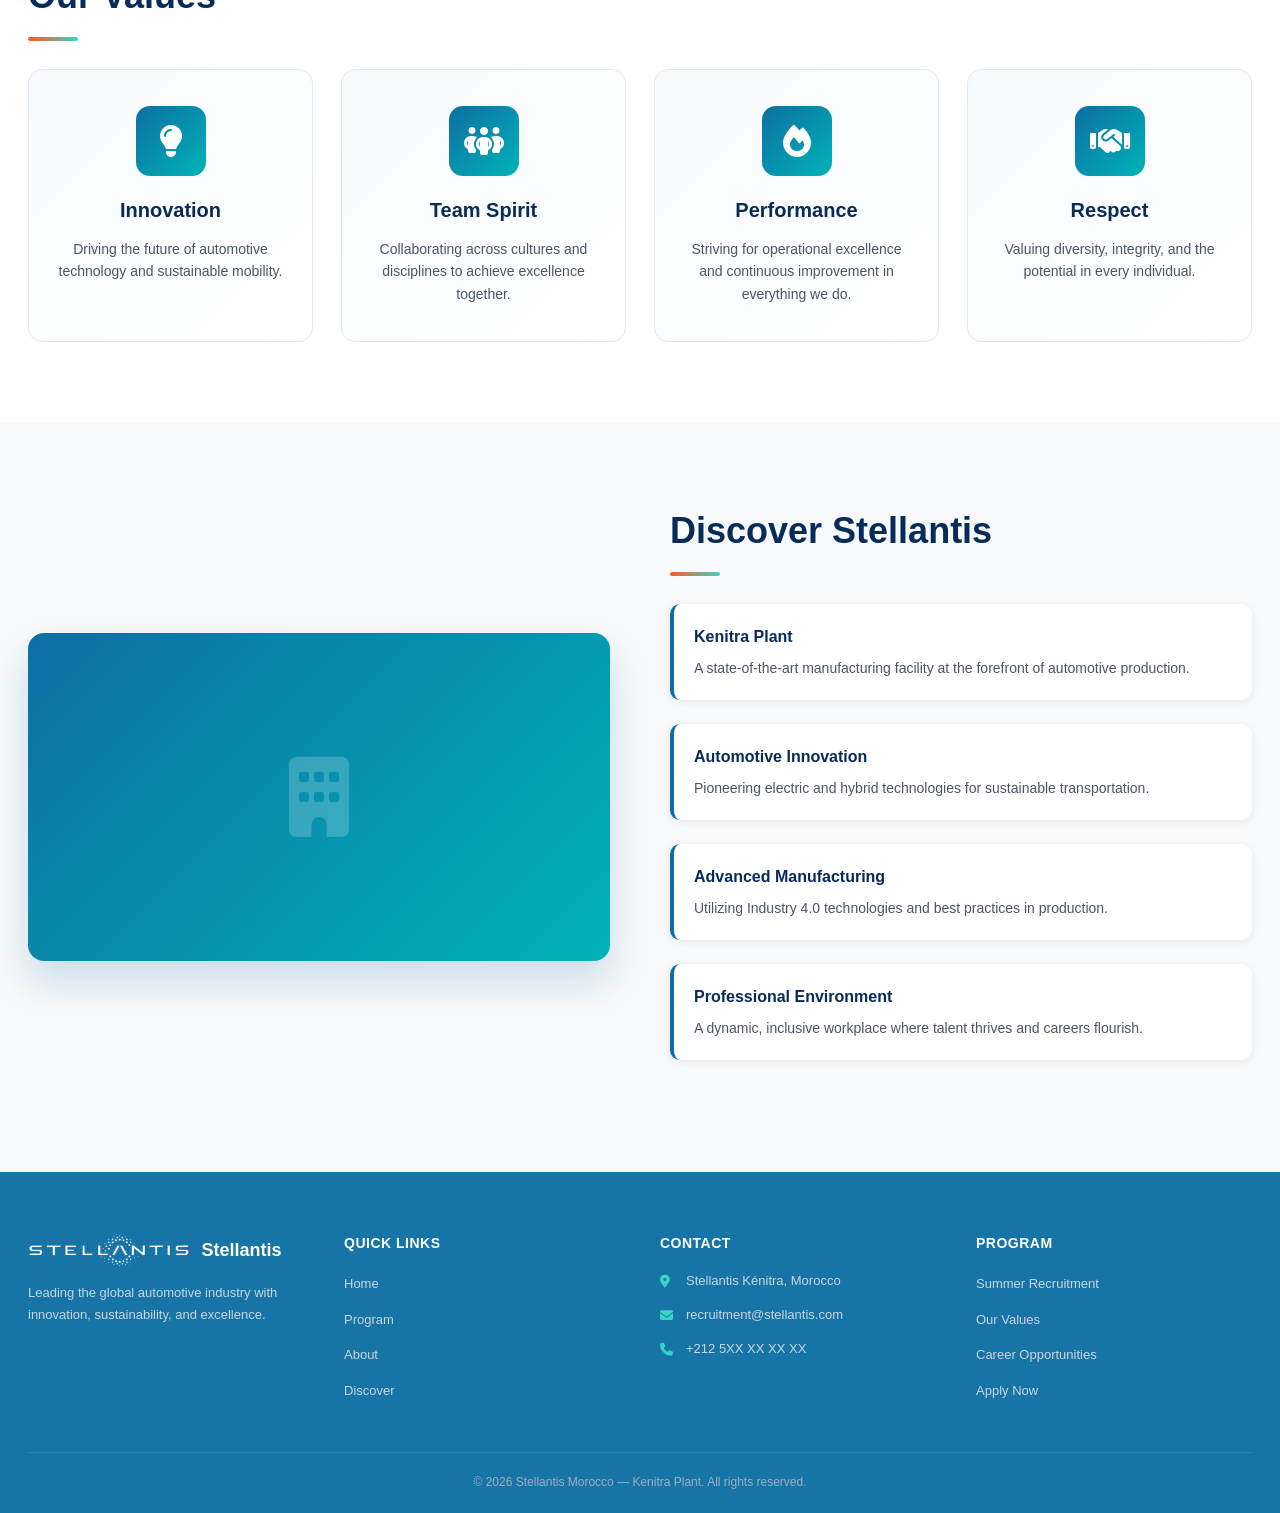
==== commit e7611a2e: "Switch interviewer access from URL parameter to code prompt Replaces the hidden ?key= URL parameter " ====
--- a/index.html
+++ b/index.html
@@ -20,7 +20,7 @@
                 <a href="#program" class="nav-link" data-i18n="nav.program">Our Program</a>
                 <a href="#stellantis" class="nav-link" data-i18n="nav.discover">Discover Stellantis</a>
                 <a href="https://tally.so/r/xXBMe5" target="_blank" class="nav-link nav-button"><span data-i18n="nav.apply">Apply Now</span></a>
-                <a href="https://tally.so/r/ZjykYz" target="_blank" rel="noopener" id="techInterviewBtn" class="nav-link nav-button" style="display:none;">Technical Interview Access</a>
+                <button type="button" id="techInterviewBtn" class="nav-link nav-button">Interviewer Access</button>
             </div>
 
             <div class="nav-actions">
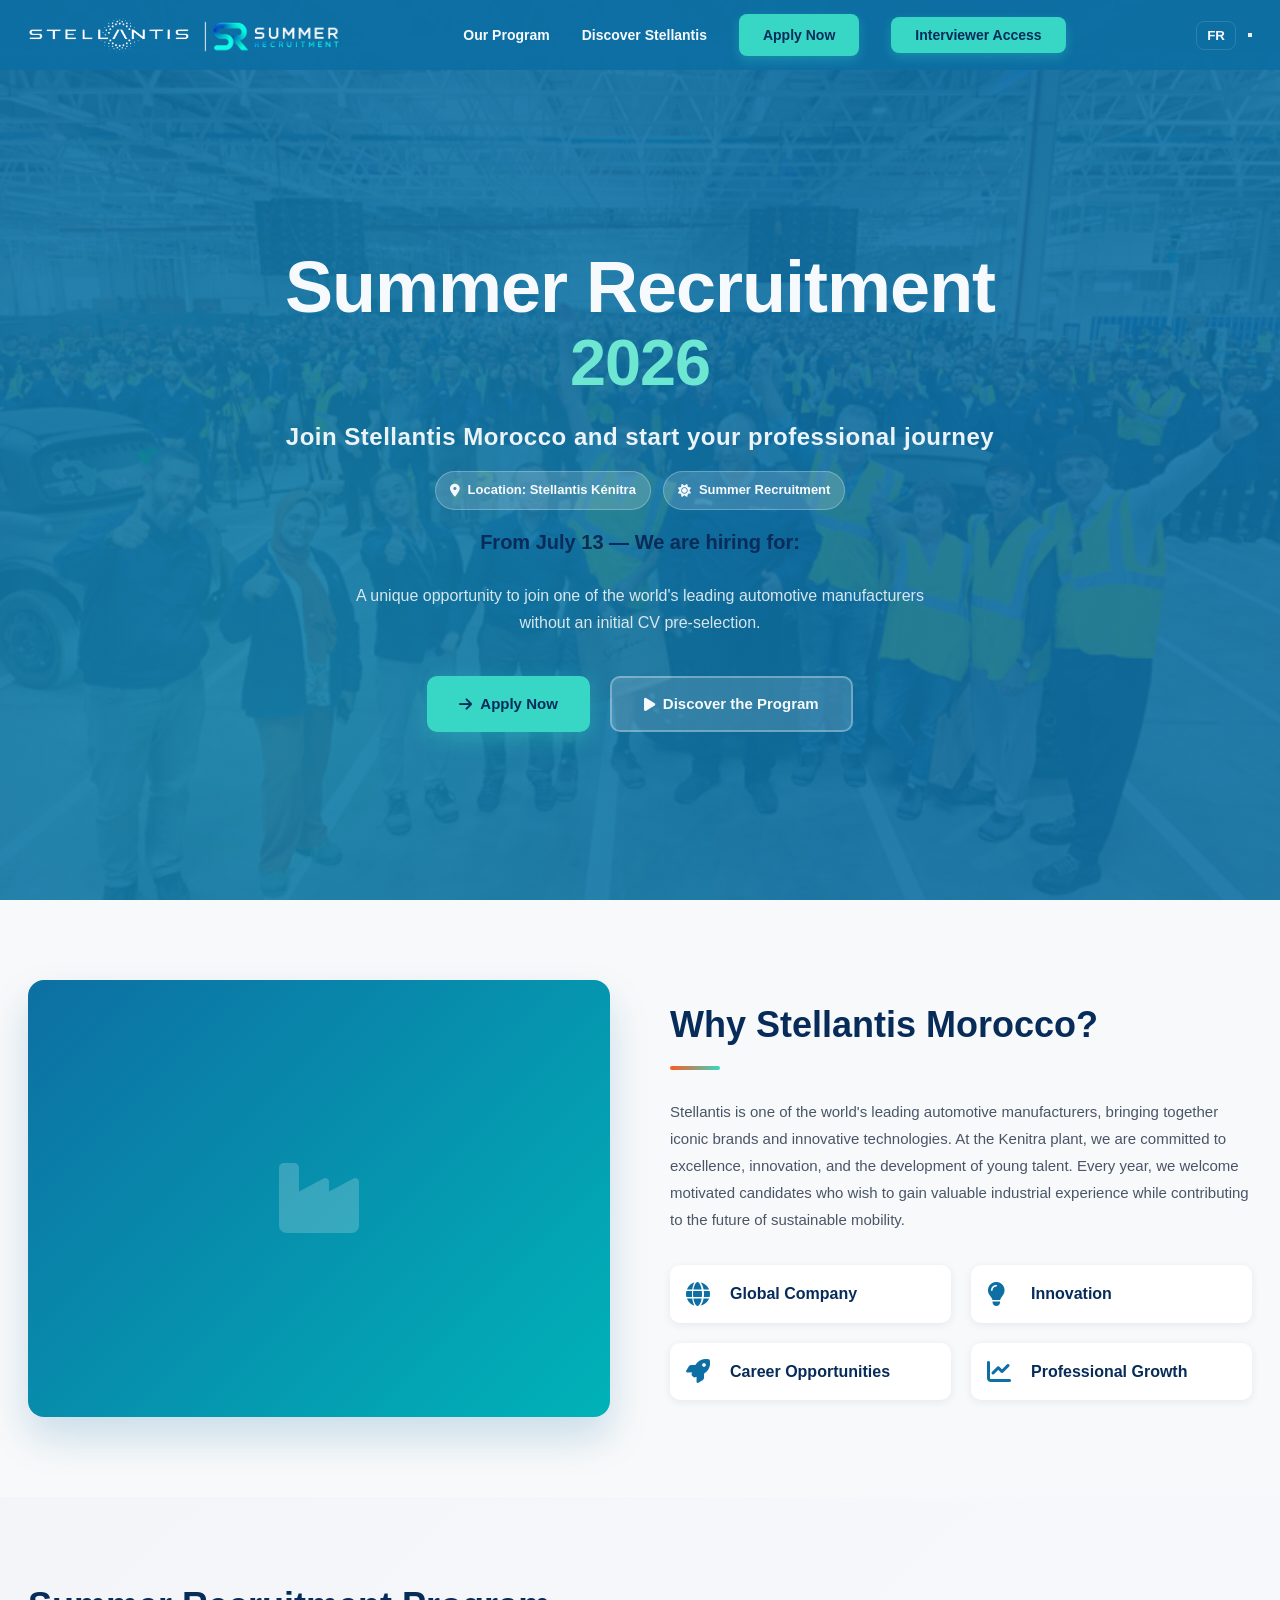
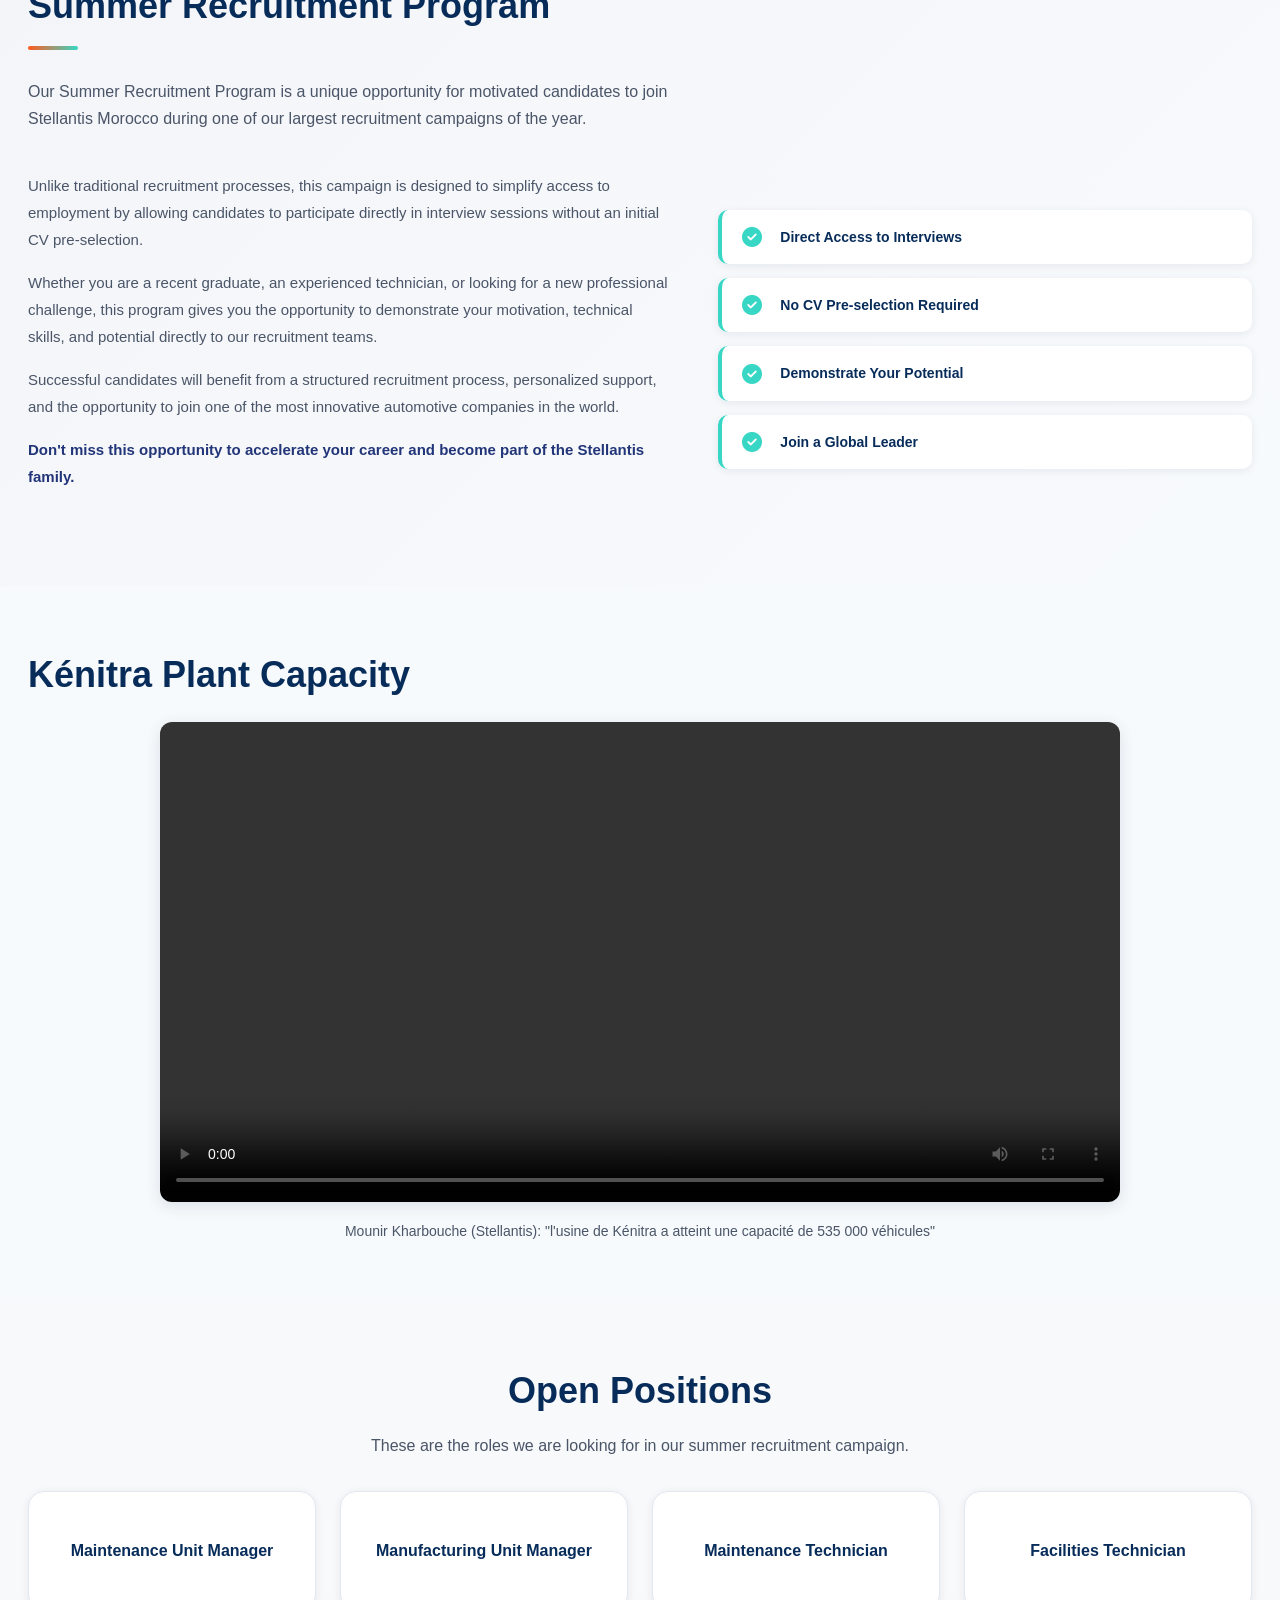
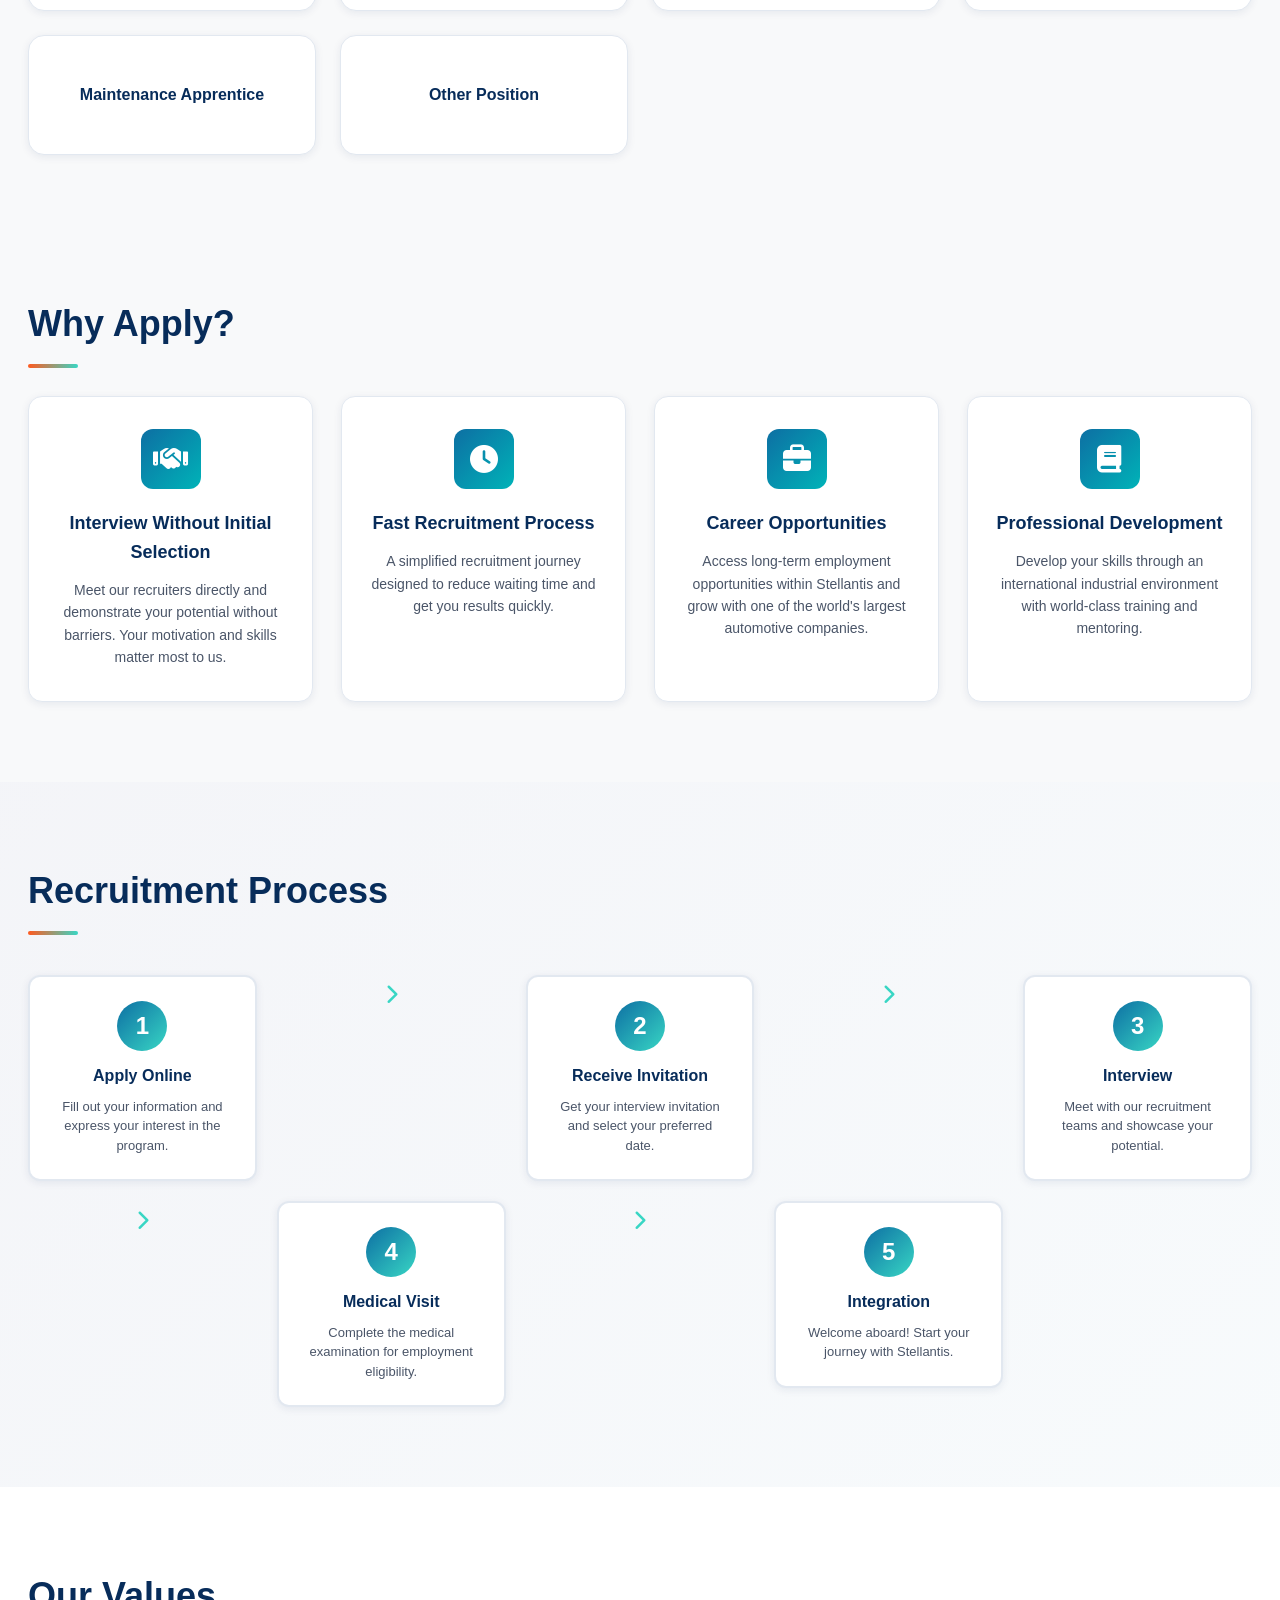
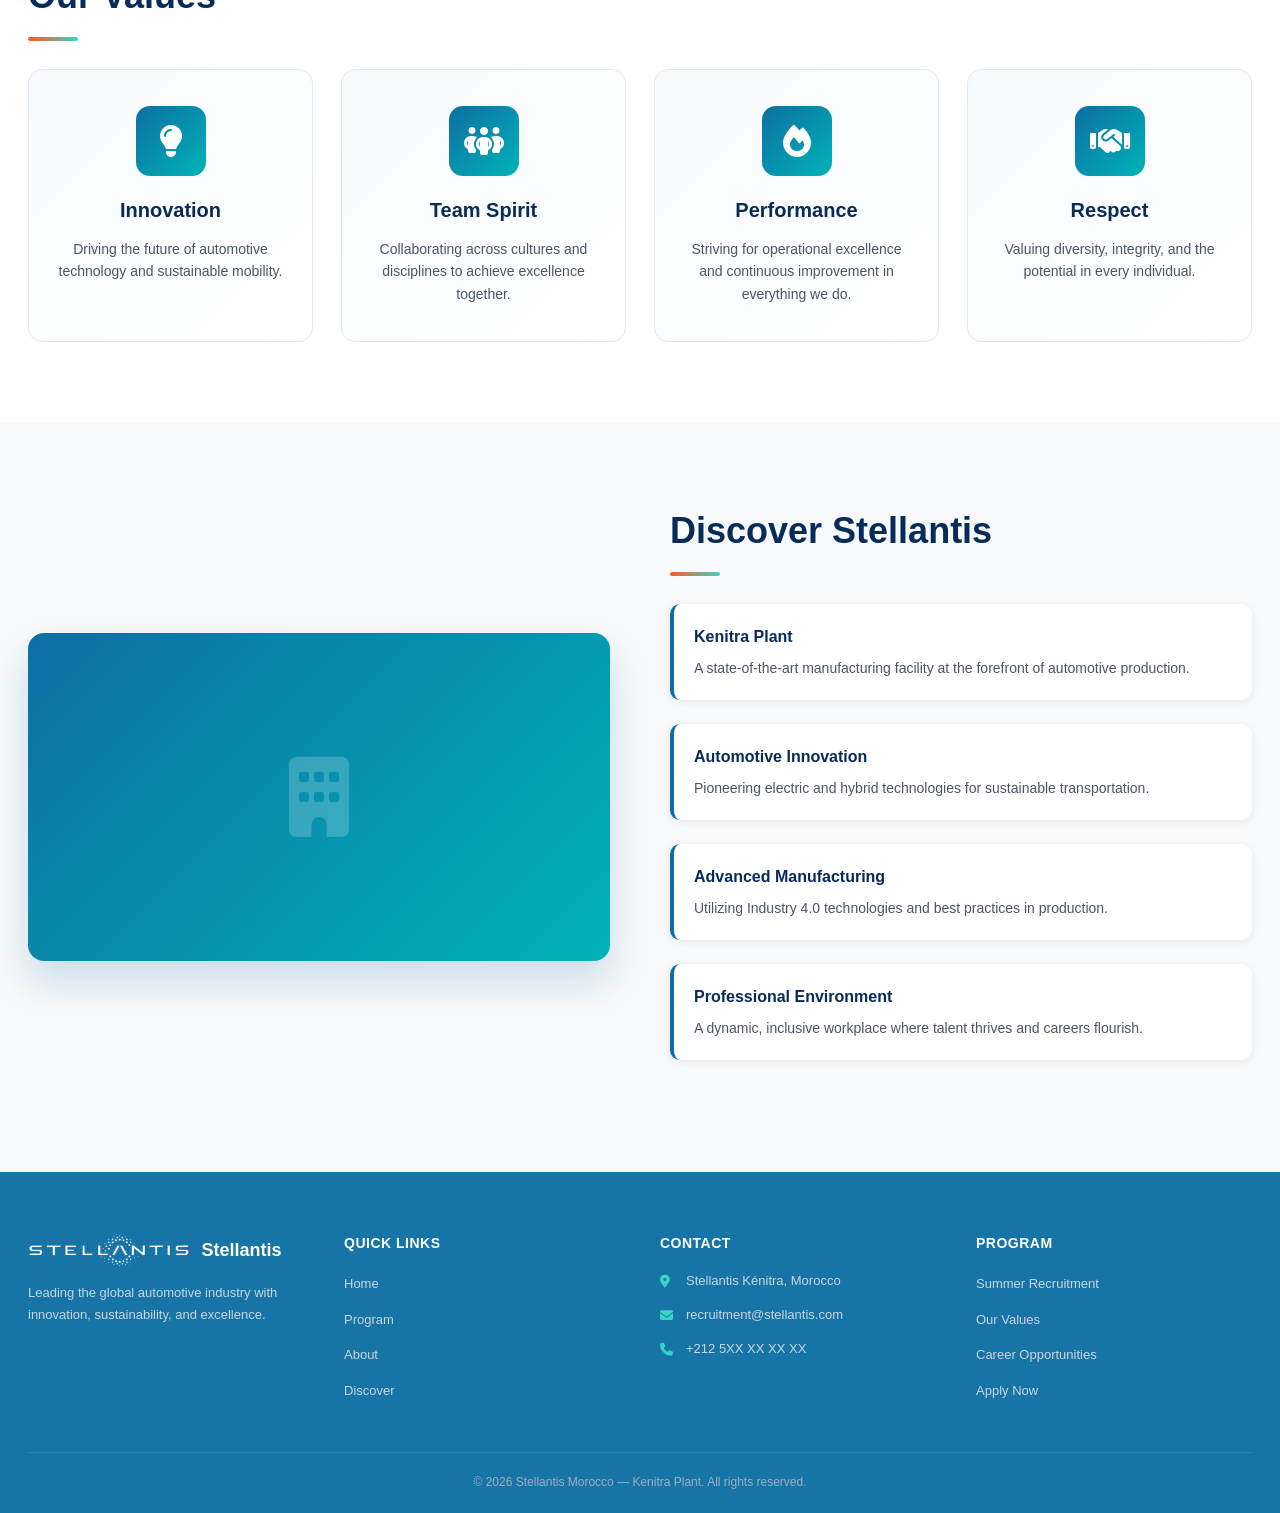
==== commit 827ee795: "Fix mobile navigation menu being permanently hidden CSS hid .navbar-menu on screens <=768px and reli" ====
--- a/index.html
+++ b/index.html
@@ -25,7 +25,11 @@
 
             <div class="nav-actions">
                 <button id="langToggle" class="lang-toggle" aria-label="Switch language">FR</button>
-    
+                <button type="button" id="hamburger" class="hamburger" aria-label="Toggle menu" aria-controls="navbarMenu" aria-expanded="false">
+                    <span></span>
+                    <span></span>
+                    <span></span>
+                </button>
             </div>
         </div>
     </nav>
@@ -418,6 +422,19 @@
         </div>
     </footer>
 
+    <!-- Technical Interviewer Access Modal -->
+    <div class="access-modal-overlay" id="accessModalOverlay">
+        <div class="access-modal">
+            <button type="button" class="access-modal-close" id="accessModalClose" aria-label="Close">&times;</button>
+            <div class="access-modal-icon"><i class="fas fa-lock"></i></div>
+            <h3 class="access-modal-title">Interviewer Access</h3>
+            <p class="access-modal-text">Enter your access code to open the interview form.</p>
+            <input type="text" inputmode="numeric" id="accessCodeInput" class="access-modal-input" placeholder="Access code" autocomplete="off">
+            <p class="access-modal-error" id="accessModalError">Incorrect code, please try again.</p>
+            <button type="button" class="btn btn-primary access-modal-submit" id="accessModalSubmit">Continue</button>
+        </div>
+    </div>
+
     <script src="script.js"></script>
 </body>
 </html>
--- a/style.css
+++ b/style.css
@@ -1367,3 +1367,115 @@
         font-size: 13px;
     }
 }
+
+/* ============================================
+   Technical Interviewer Access Modal
+============================================ */
+
+.access-modal-overlay {
+    display: none;
+    position: fixed;
+    inset: 0;
+    background: rgba(7, 44, 90, 0.55);
+    backdrop-filter: blur(4px);
+    align-items: center;
+    justify-content: center;
+    z-index: 2000;
+    padding: 20px;
+}
+
+.access-modal-overlay.active {
+    display: flex;
+}
+
+.access-modal {
+    position: relative;
+    width: 100%;
+    max-width: 340px;
+    background: #fff;
+    border-radius: 14px;
+    padding: 32px 28px 28px;
+    text-align: center;
+    box-shadow: 0 20px 60px rgba(7, 44, 90, 0.3);
+    animation: accessModalPop 0.25s ease;
+}
+
+@keyframes accessModalPop {
+    from { opacity: 0; transform: translateY(10px) scale(0.97); }
+    to { opacity: 1; transform: translateY(0) scale(1); }
+}
+
+.access-modal-close {
+    position: absolute;
+    top: 10px;
+    right: 12px;
+    background: none;
+    border: none;
+    font-size: 22px;
+    line-height: 1;
+    color: var(--text-gray);
+    cursor: pointer;
+}
+
+.access-modal-close:hover {
+    color: var(--text-dark);
+}
+
+.access-modal-icon {
+    width: 48px;
+    height: 48px;
+    margin: 0 auto 14px;
+    border-radius: 50%;
+    background: var(--light-bg);
+    color: var(--primary-blue);
+    display: flex;
+    align-items: center;
+    justify-content: center;
+    font-size: 18px;
+}
+
+.access-modal-title {
+    font-size: 18px;
+    font-weight: 800;
+    color: var(--text-dark);
+    margin-bottom: 6px;
+}
+
+.access-modal-text {
+    font-size: 13px;
+    color: var(--text-gray);
+    margin-bottom: 18px;
+}
+
+.access-modal-input {
+    width: 100%;
+    padding: 12px 14px;
+    border: 1px solid #e2e8f0;
+    border-radius: 8px;
+    font-size: 15px;
+    text-align: center;
+    letter-spacing: 2px;
+    margin-bottom: 8px;
+}
+
+.access-modal-input:focus {
+    outline: none;
+    border-color: var(--primary-blue);
+}
+
+.access-modal-error {
+    display: none;
+    color: #e53e3e;
+    font-size: 12px;
+    margin-bottom: 8px;
+}
+
+.access-modal-error.show {
+    display: block;
+}
+
+.access-modal-submit {
+    width: 100%;
+    justify-content: center;
+    margin-top: 6px;
+}
